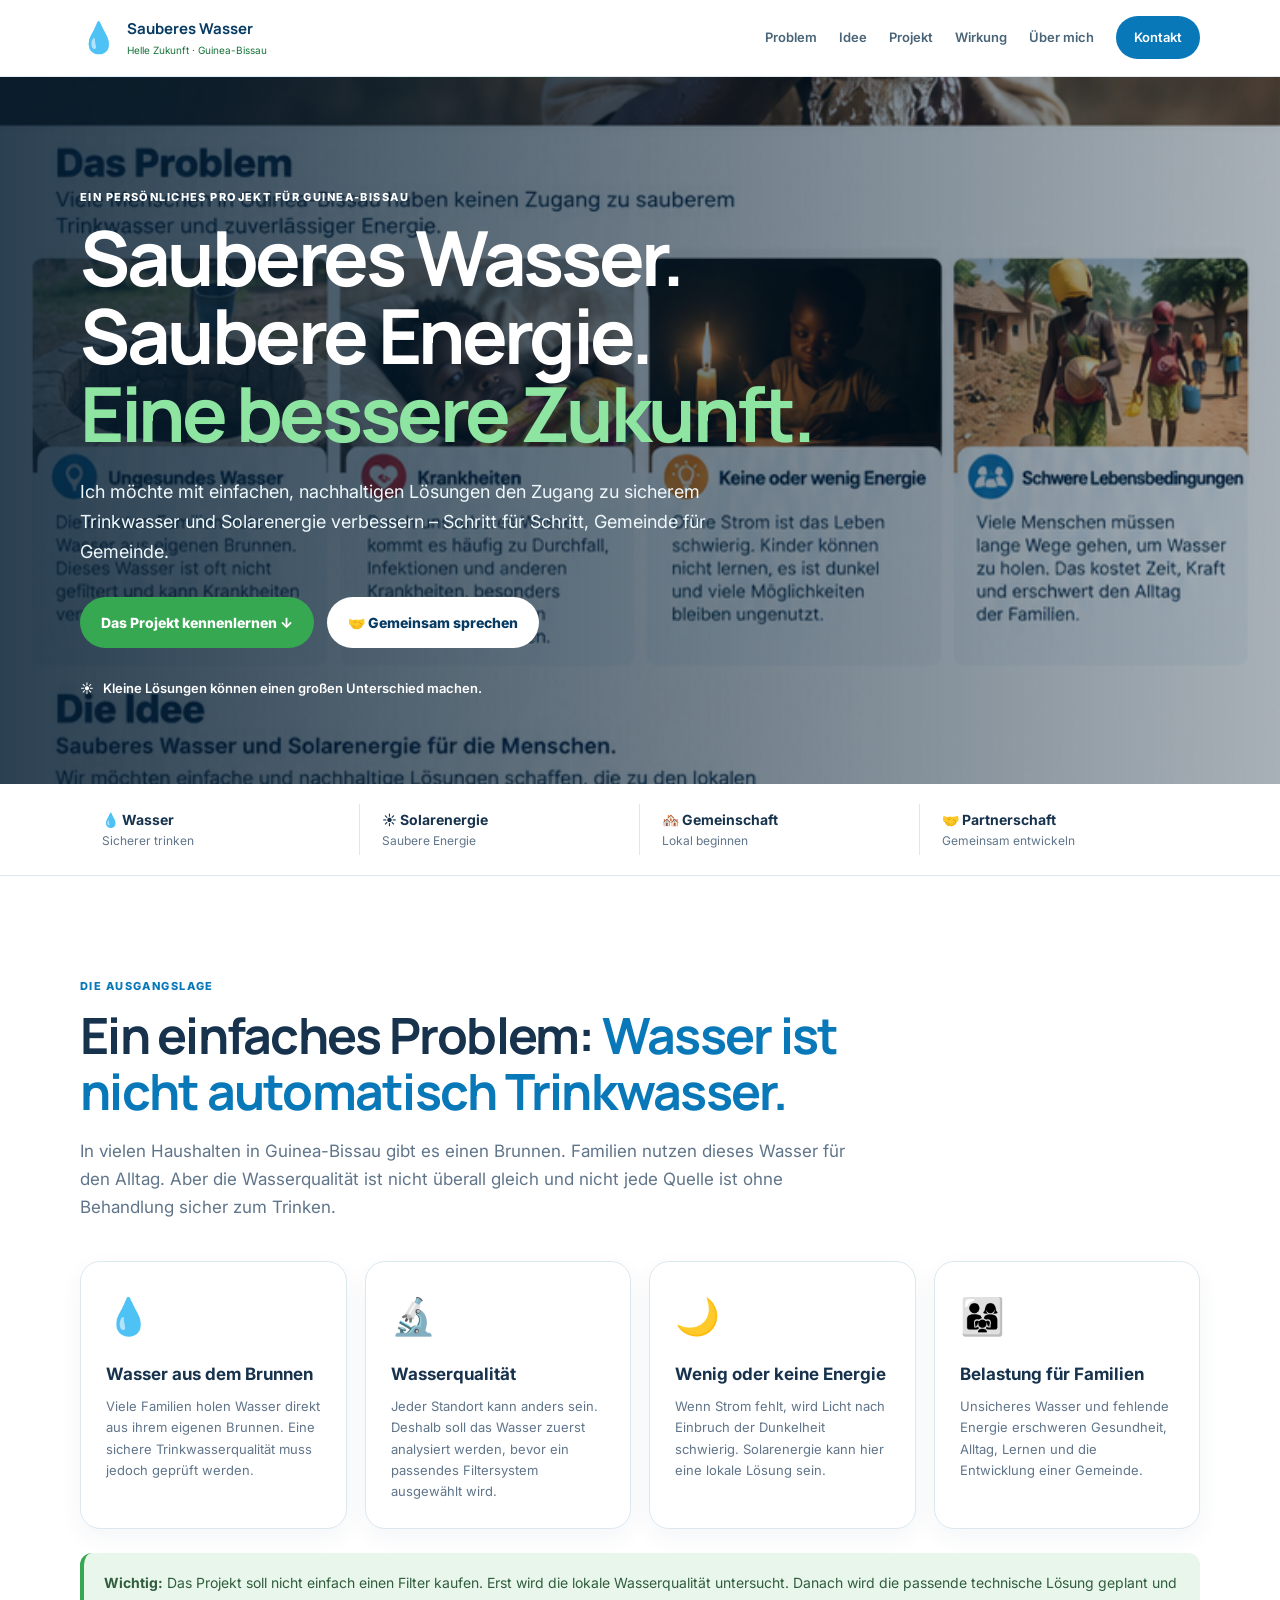
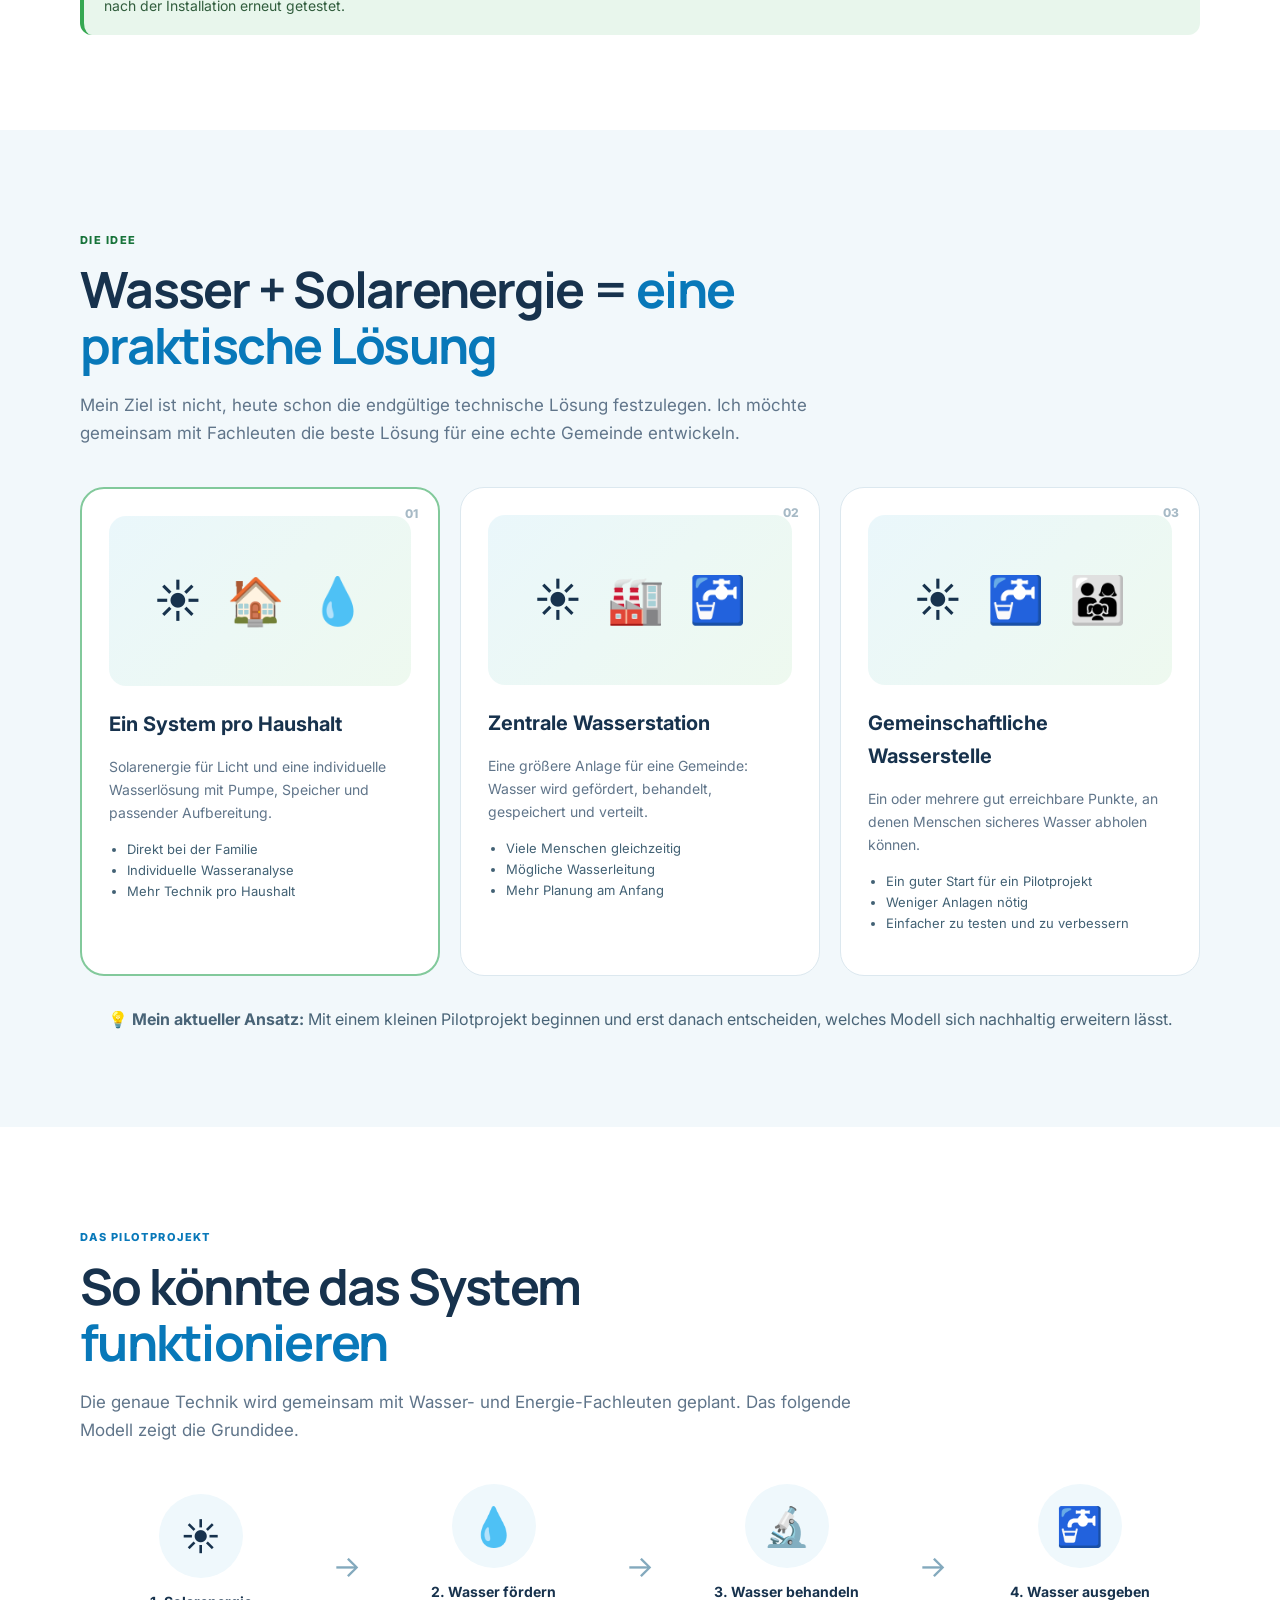
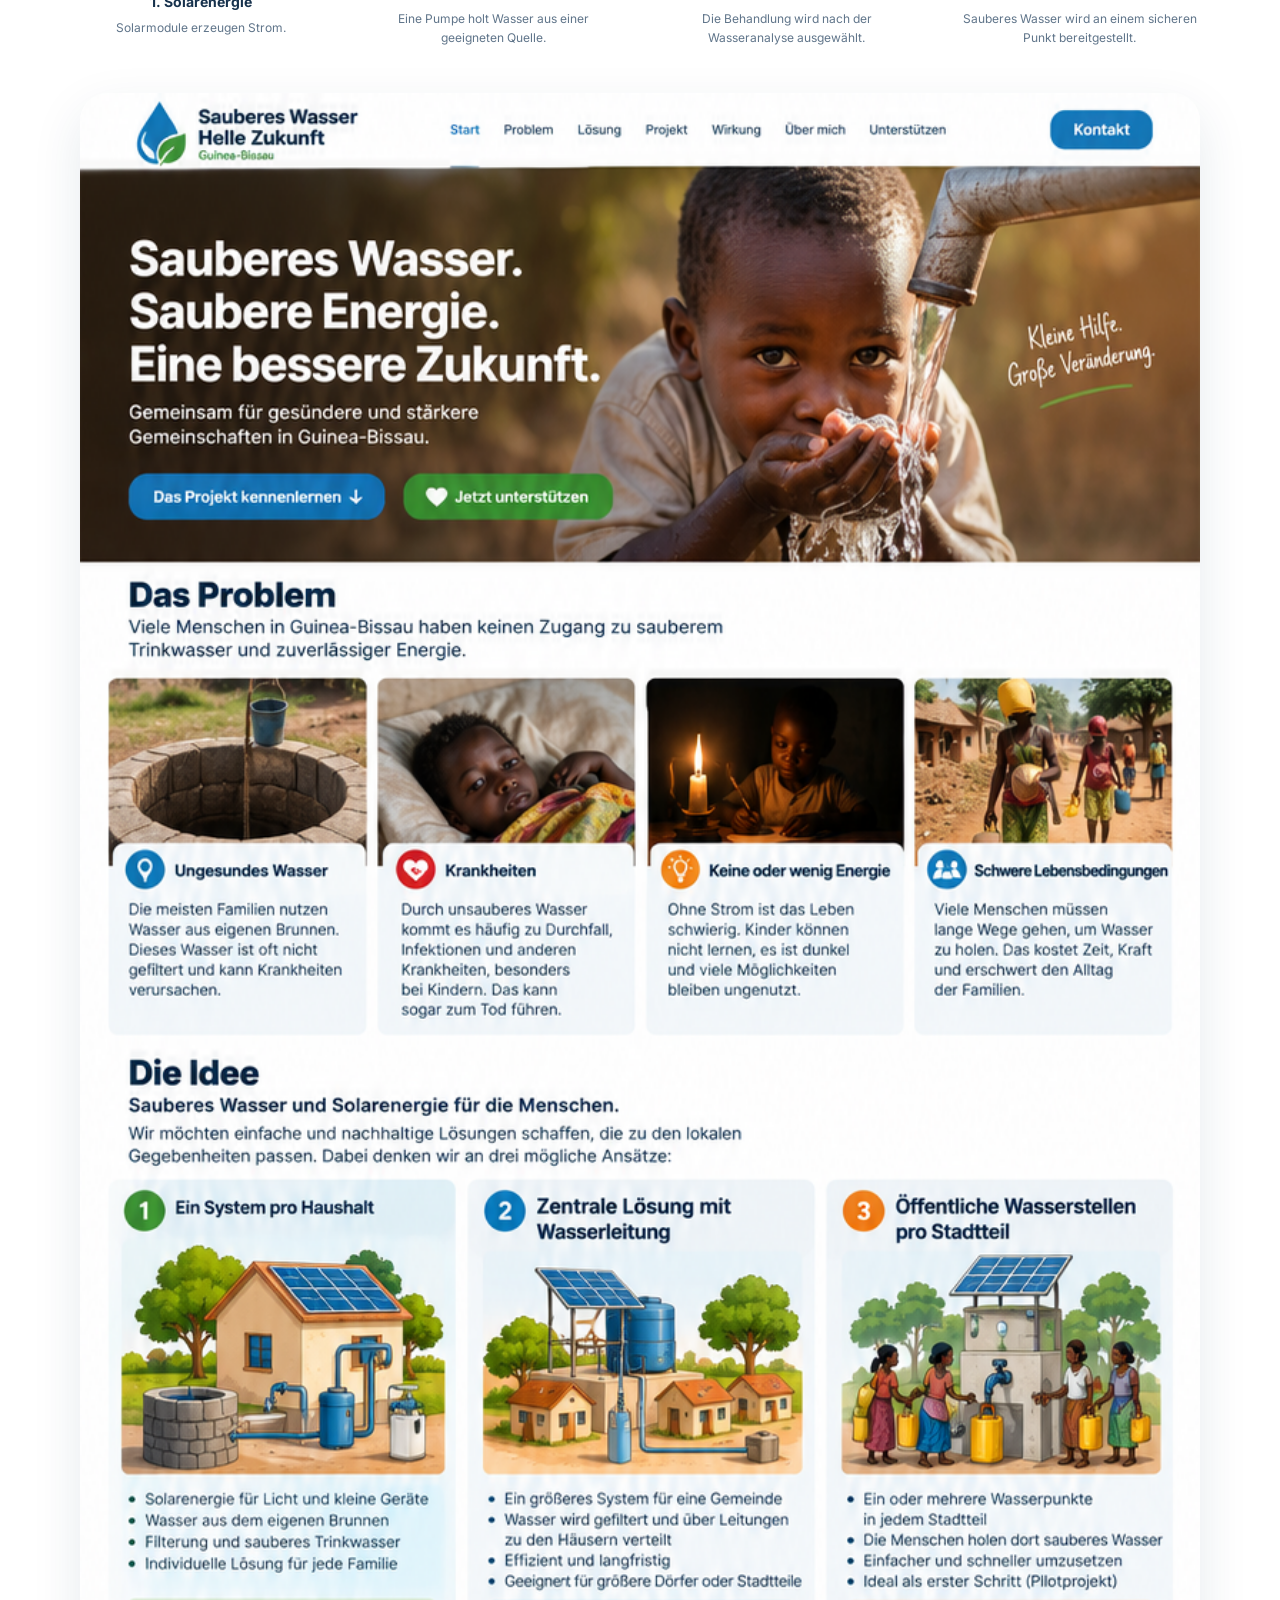
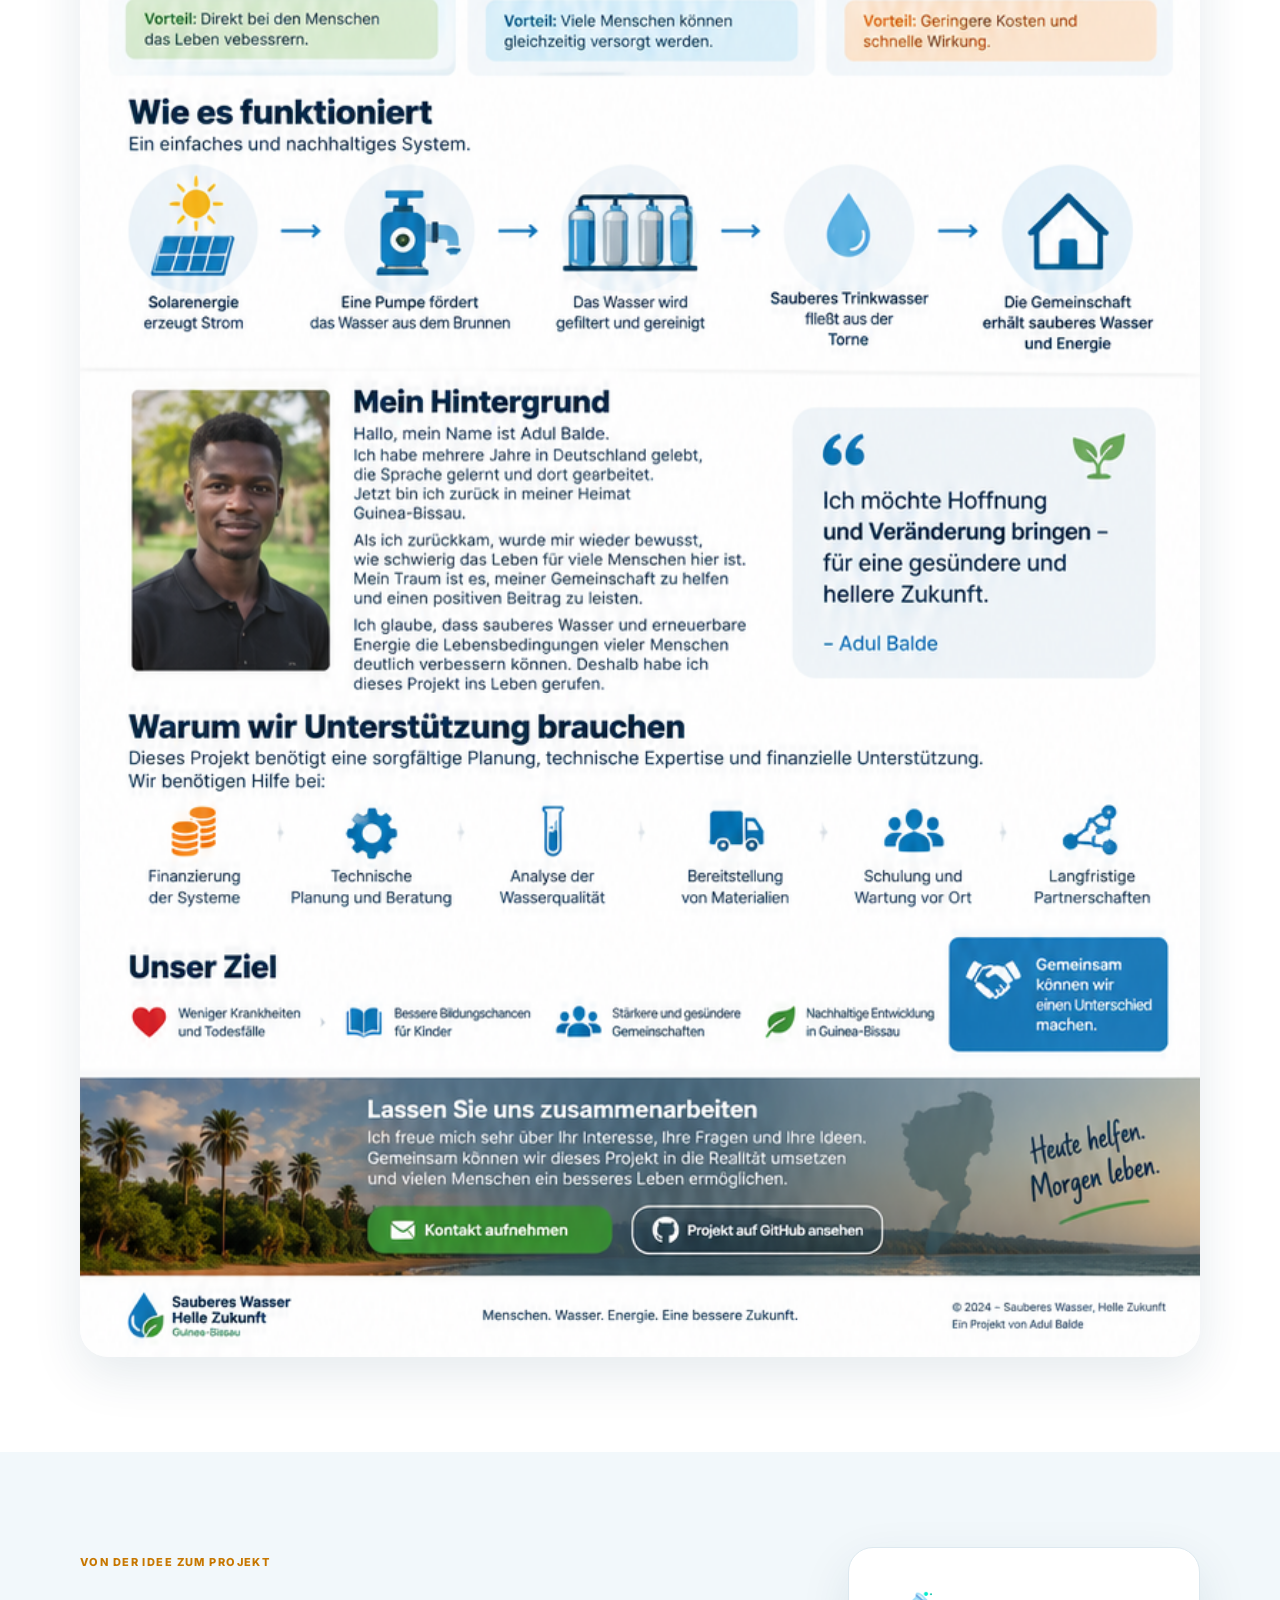
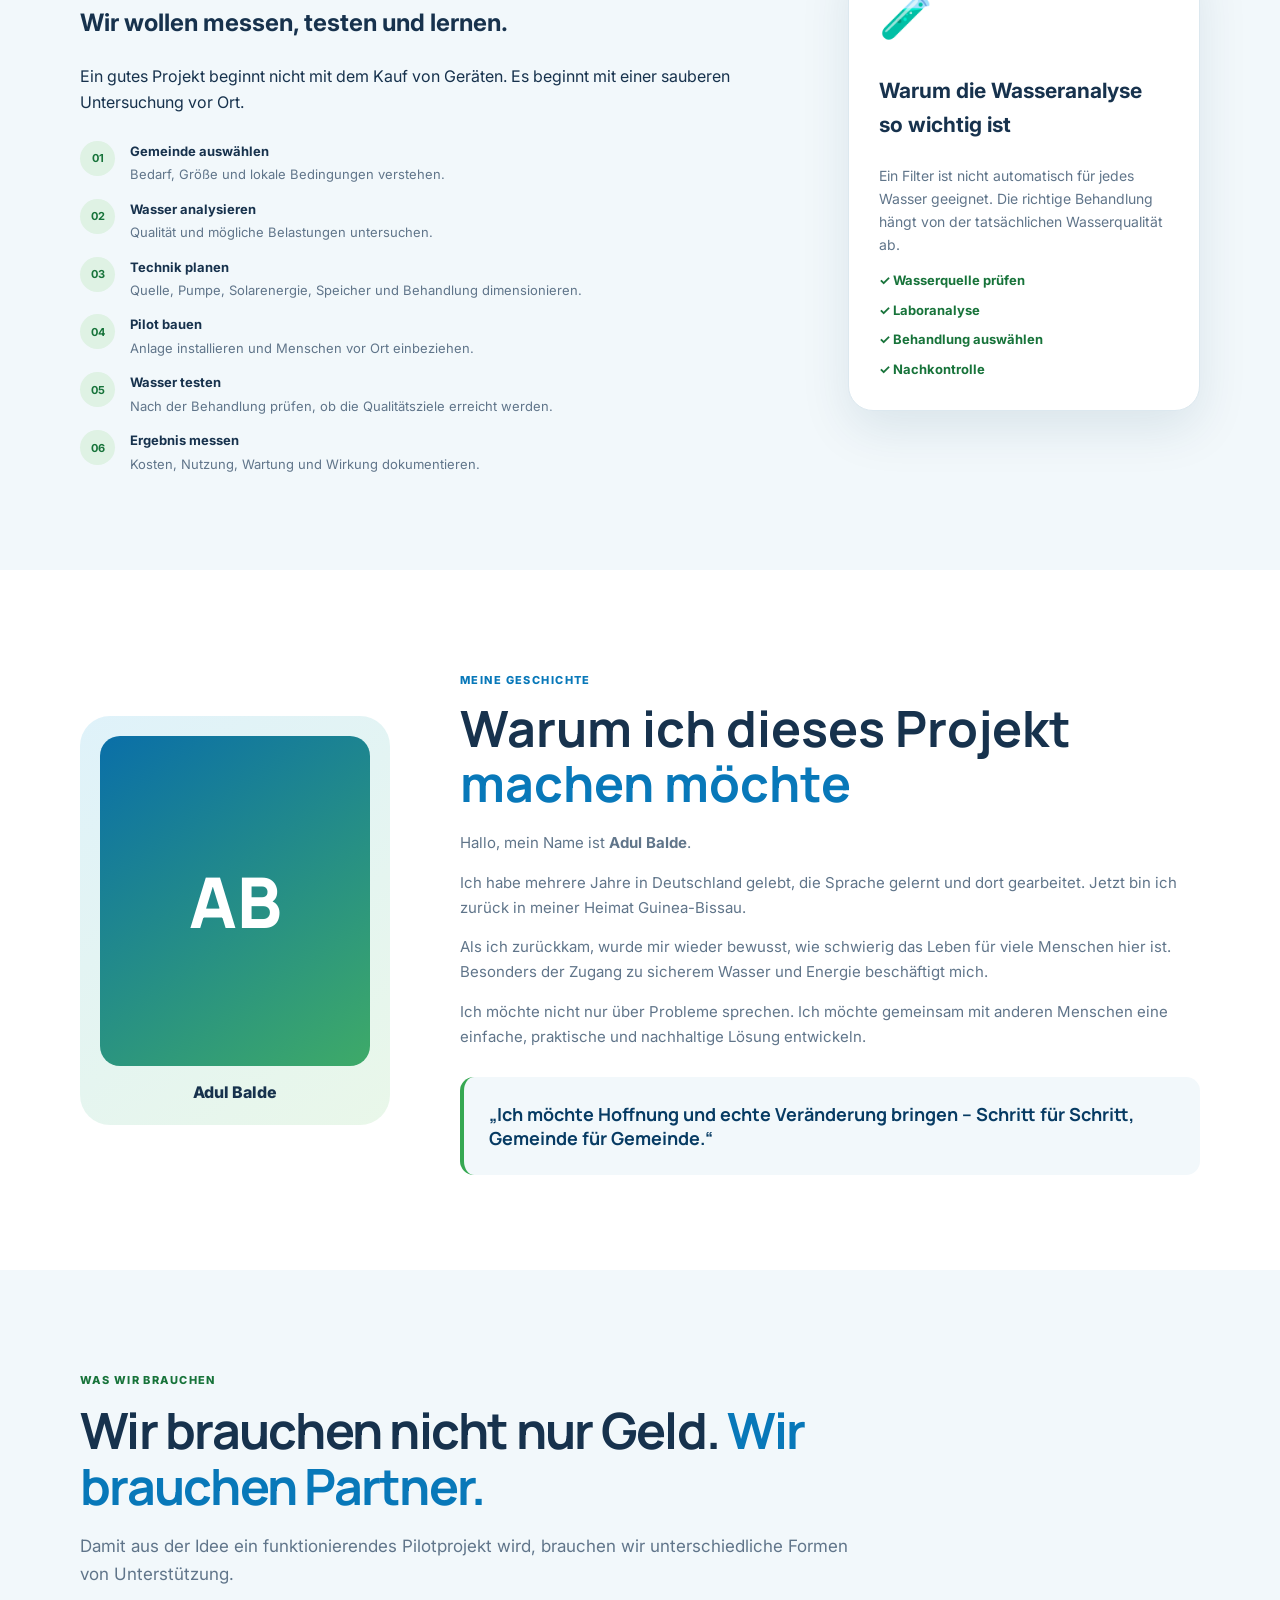
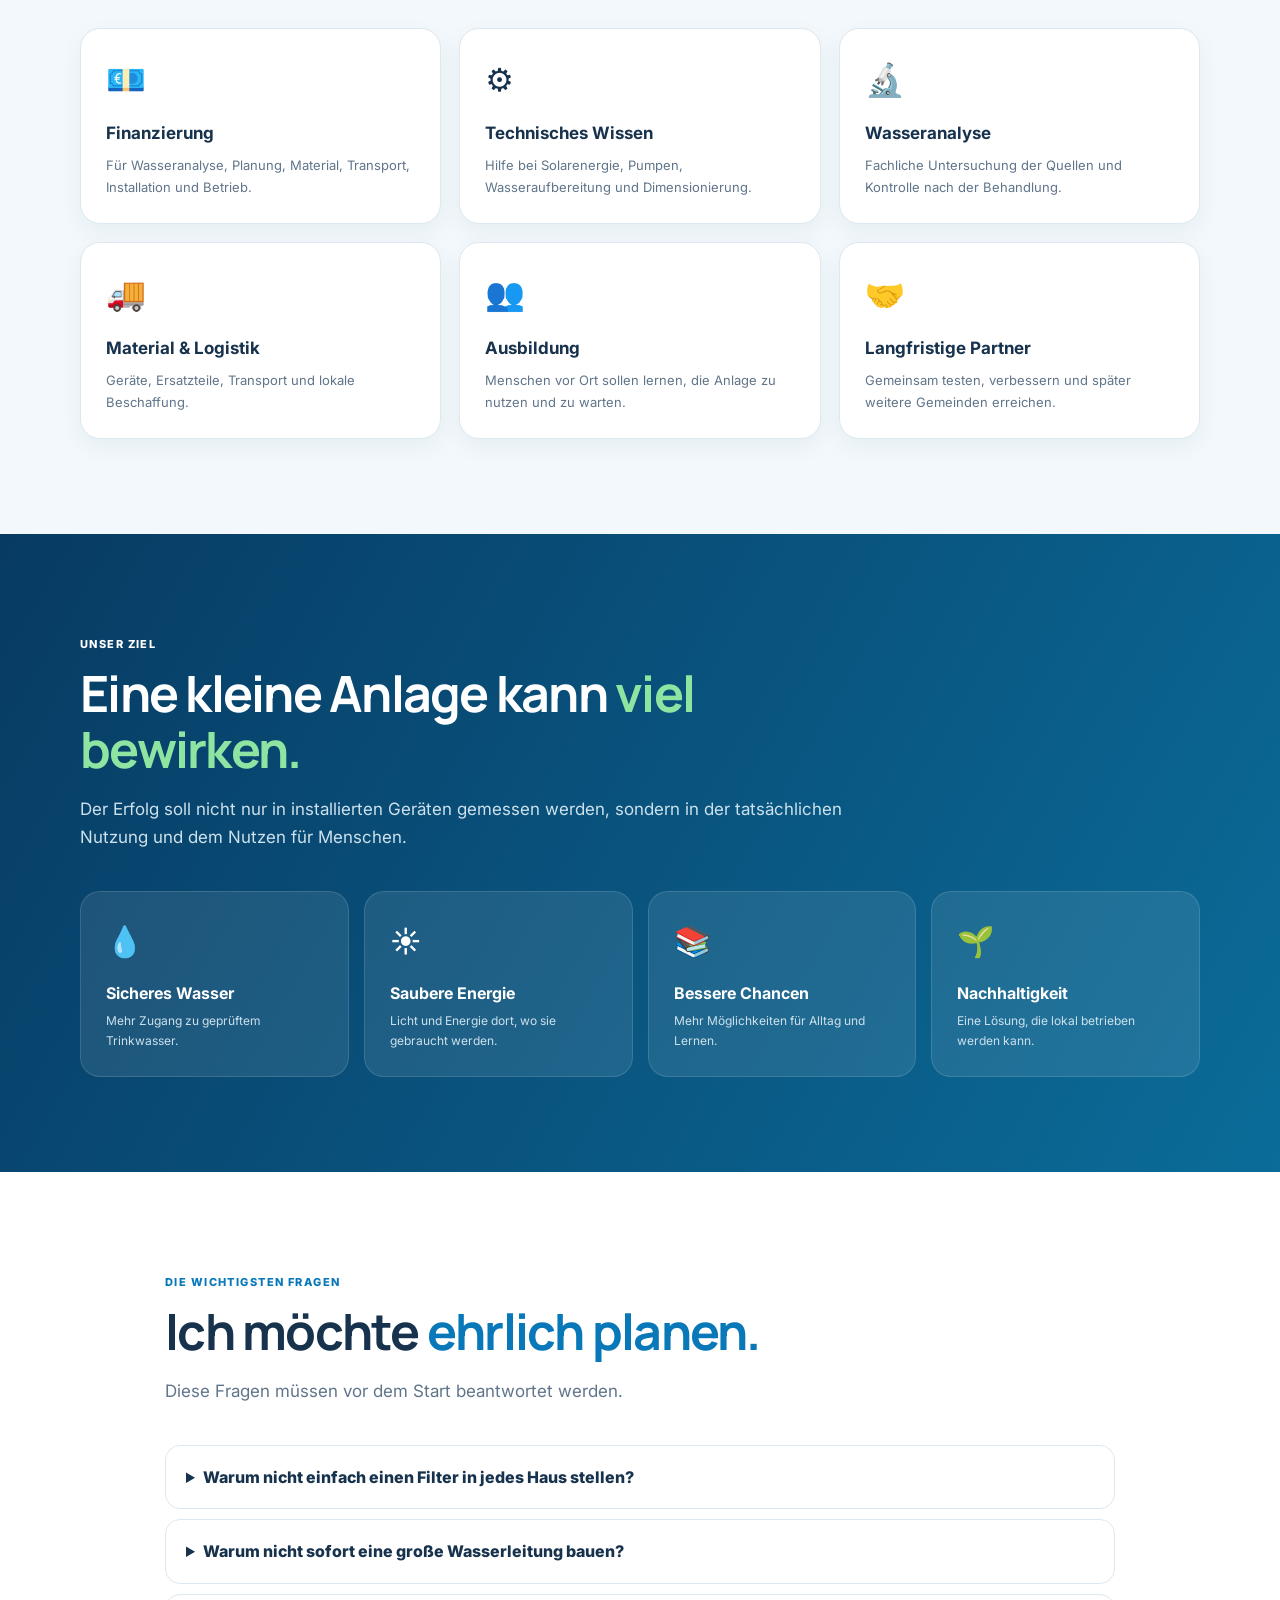
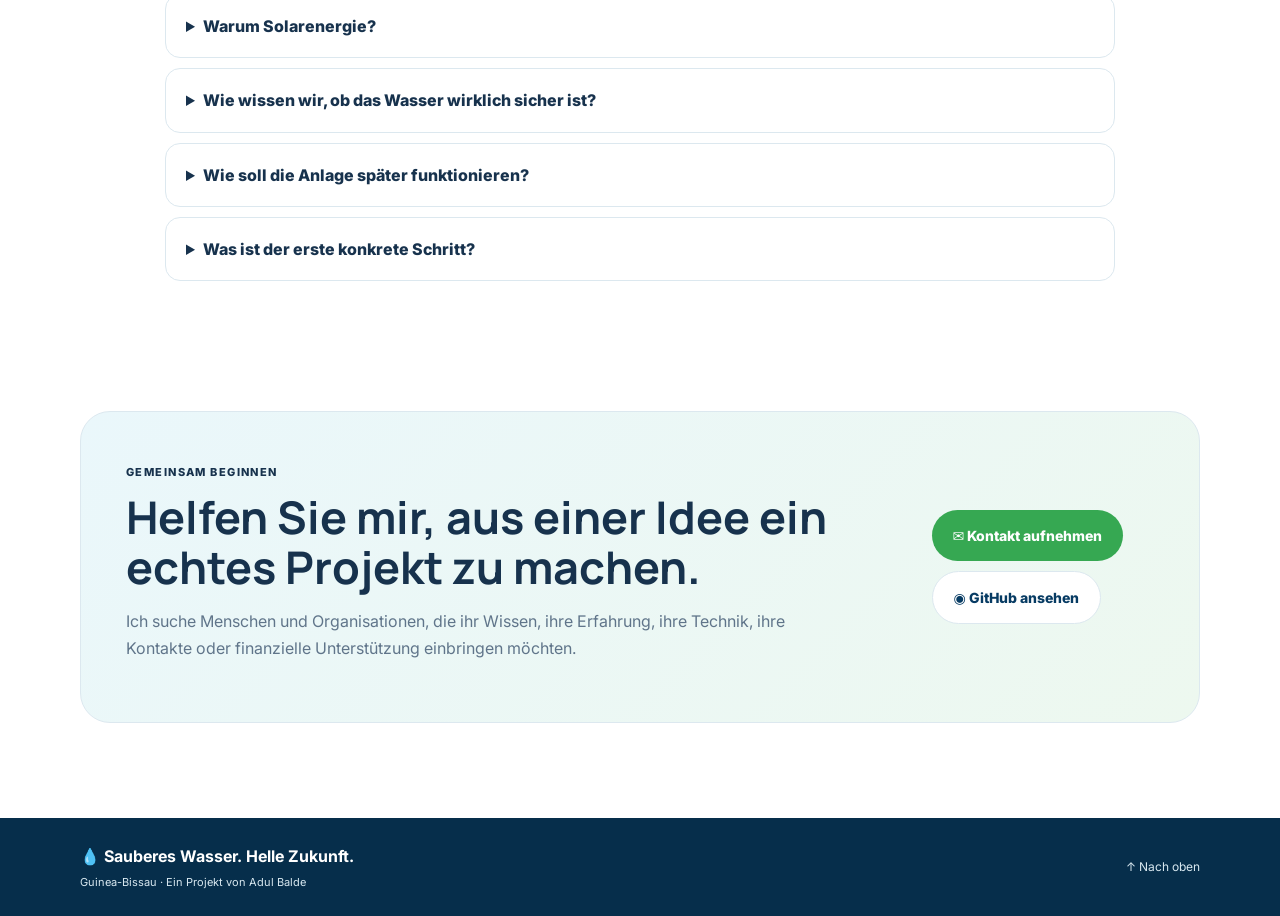
==== index.html @ cf5d7a8d "Eine größere Anlage für eine Gemeinde: Wasser wird gefördert, behandelt, gespeichert und verteilt." ====
<!DOCTYPE html>
<html lang="de">
<head>
  <meta charset="UTF-8">
  <meta name="viewport" content="width=device-width, initial-scale=1.0">
  <meta name="description" content="Sauberes Wasser und Solarenergie für Gemeinschaften in Guinea-Bissau – ein Projekt von Adul Balde.">
  <meta name="theme-color" content="#0d78b8">
  <title>Sauberes Wasser. Helle Zukunft. | Guinea-Bissau</title>
  <link rel="preconnect" href="https://fonts.googleapis.com">
  <link rel="preconnect" href="https://fonts.gstatic.com" crossorigin>
  <link href="https://fonts.googleapis.com/css2?family=Inter:wght@400;500;600;700;800&family=Manrope:wght@600;700;800&display=swap" rel="stylesheet">
  <link rel="stylesheet" href="style.css">
</head>
<body>
  <header class="site-header" id="top">
    <a class="brand" href="#top" aria-label="Startseite">
      <span class="brand-mark">💧</span>
      <span><strong>Sauberes Wasser</strong><small>Helle Zukunft · Guinea-Bissau</small></span>
    </a>
    <button class="menu-toggle" aria-label="Menü öffnen" aria-expanded="false">☰</button>
    <nav class="nav" aria-label="Hauptnavigation">
      <a href="#problem">Problem</a>
      <a href="#idee">Idee</a>
      <a href="#projekt">Projekt</a>
      <a href="#wirkung">Wirkung</a>
      <a href="#ueber-mich">Über mich</a>
      <a class="nav-cta" href="#kontakt">Kontakt</a>
    </nav>
  </header>

  <main>
    <section class="hero">
      <div class="hero-overlay"></div>
      <div class="hero-content container">
        <span class="eyebrow">Ein persönliches Projekt für Guinea-Bissau</span>
        <h1>Sauberes Wasser.<br>Saubere Energie.<br><span>Eine bessere Zukunft.</span></h1>
        <p class="hero-lead">Ich möchte mit einfachen, nachhaltigen Lösungen den Zugang zu sicherem Trinkwasser und Solarenergie verbessern – Schritt für Schritt, Gemeinde für Gemeinde.</p>
        <div class="hero-actions">
          <a class="btn btn-primary" href="#projekt">Das Projekt kennenlernen ↓</a>
          <a class="btn btn-light" href="#kontakt">🤝 Gemeinsam sprechen</a>
        </div>
        <div class="hero-note"><span>☀️</span> Kleine Lösungen können einen großen Unterschied machen.</div>
      </div>
    </section>

    <section class="trust-strip">
      <div class="container trust-grid">
        <div><strong>💧 Wasser</strong><span>Sicherer trinken</span></div>
        <div><strong>☀️ Solarenergie</strong><span>Saubere Energie</span></div>
        <div><strong>🏘️ Gemeinschaft</strong><span>Lokal beginnen</span></div>
        <div><strong>🤝 Partnerschaft</strong><span>Gemeinsam entwickeln</span></div>
      </div>
    </section>

    <section class="section" id="problem">
      <div class="container">
        <div class="section-heading">
          <span class="eyebrow blue">DIE AUSGANGSLAGE</span>
          <h2>Ein einfaches Problem: <span>Wasser ist nicht automatisch Trinkwasser.</span></h2>
          <p>In vielen Haushalten in Guinea-Bissau gibt es einen Brunnen. Familien nutzen dieses Wasser für den Alltag. Aber die Wasserqualität ist nicht überall gleich und nicht jede Quelle ist ohne Behandlung sicher zum Trinken.</p>
        </div>
        <div class="problem-grid">
          <article class="problem-card"><div class="icon">💧</div><h3>Wasser aus dem Brunnen</h3><p>Viele Familien holen Wasser direkt aus ihrem eigenen Brunnen. Eine sichere Trinkwasserqualität muss jedoch geprüft werden.</p></article>
          <article class="problem-card"><div class="icon">🔬</div><h3>Wasserqualität</h3><p>Jeder Standort kann anders sein. Deshalb soll das Wasser zuerst analysiert werden, bevor ein passendes Filtersystem ausgewählt wird.</p></article>
          <article class="problem-card"><div class="icon">🌙</div><h3>Wenig oder keine Energie</h3><p>Wenn Strom fehlt, wird Licht nach Einbruch der Dunkelheit schwierig. Solarenergie kann hier eine lokale Lösung sein.</p></article>
          <article class="problem-card"><div class="icon">👨‍👩‍👧</div><h3>Belastung für Familien</h3><p>Unsicheres Wasser und fehlende Energie erschweren Gesundheit, Alltag, Lernen und die Entwicklung einer Gemeinde.</p></article>
        </div>
        <div class="important-note"><strong>Wichtig:</strong> Das Projekt soll nicht einfach einen Filter kaufen. Erst wird die lokale Wasserqualität untersucht. Danach wird die passende technische Lösung geplant und nach der Installation erneut getestet.</div>
      </div>
    </section>

    <section class="section soft" id="idee">
      <div class="container">
        <div class="section-heading">
          <span class="eyebrow green">DIE IDEE</span>
          <h2>Wasser + Solarenergie = <span>eine praktische Lösung</span></h2>
          <p>Mein Ziel ist nicht, heute schon die endgültige technische Lösung festzulegen. Ich möchte gemeinsam mit Fachleuten die beste Lösung für eine echte Gemeinde entwickeln.</p>
        </div>
        <div class="options-grid">
          <article class="option featured"><span class="number">01</span><div class="option-visual house"><span>☀️</span><span>🏠</span><span>💧</span></div><h3>Ein System pro Haushalt</h3><p>Solarenergie für Licht und eine individuelle Wasserlösung mit Pumpe, Speicher und passender Aufbereitung.</p><ul><li>Direkt bei der Familie</li><li>Individuelle Wasseranalyse</li><li>Mehr Technik pro Haushalt</li></ul></article>
          <article class="option"><span class="number">02</span><div class="option-visual station"><span>☀️</span><span>🏭</span><span>🚰</span></div><h3>Zentrale Wasserstation</h3><p>Eine größere Anlage für eine Gemeinde: Wasser wird gefördert, behandelt, gespeichert und verteilt.</p><ul><li>Viele Menschen gleichzeitig</li><li>Mögliche Wasserleitung</li><li>Mehr Planung am Anfang</li></ul></article>
          <article class="option"><span class="number">03</span><div class="option-visual tap"><span>☀️</span><span>🚰</span><span>👨‍👩‍👧</span></div><h3>Gemeinschaftliche Wasserstelle</h3><p>Ein oder mehrere gut erreichbare Punkte, an denen Menschen sicheres Wasser abholen können.</p><ul><li>Ein guter Start für ein Pilotprojekt</li><li>Weniger Anlagen nötig</li><li>Einfacher zu testen und zu verbessern</li></ul></article>
        </div>
        <p class="center-note">💡 <strong>Mein aktueller Ansatz:</strong> Mit einem kleinen Pilotprojekt beginnen und erst danach entscheiden, welches Modell sich nachhaltig erweitern lässt.</p>
      </div>
    </section>

    <section class="section" id="projekt">
      <div class="container">
        <div class="section-heading">
          <span class="eyebrow blue">DAS PILOTPROJEKT</span>
          <h2>So könnte das System <span>funktionieren</span></h2>
          <p>Die genaue Technik wird gemeinsam mit Wasser- und Energie-Fachleuten geplant. Das folgende Modell zeigt die Grundidee.</p>
        </div>
        <div class="flow">
          <div class="flow-step"><div class="flow-icon">☀️</div><strong>1. Solarenergie</strong><span>Solarmodule erzeugen Strom.</span></div>
          <div class="flow-arrow">→</div>
          <div class="flow-step"><div class="flow-icon">💧</div><strong>2. Wasser fördern</strong><span>Eine Pumpe holt Wasser aus einer geeigneten Quelle.</span></div>
          <div class="flow-arrow">→</div>
          <div class="flow-step"><div class="flow-icon">🔬</div><strong>3. Wasser behandeln</strong><span>Die Behandlung wird nach der Wasseranalyse ausgewählt.</span></div>
          <div class="flow-arrow">→</div>
          <div class="flow-step"><div class="flow-icon">🚰</div><strong>4. Wasser ausgeben</strong><span>Sauberes Wasser wird an einem sicheren Punkt bereitgestellt.</span></div>
        </div>
        <div class="visual-card"><img src="assets/projekt-uebersicht.png" alt="Illustration des Projekts mit Solarenergie, Wasseraufbereitung und Gemeinschaft"></div>
      </div>
    </section>

    <section class="section soft" id="planung">
      <div class="container two-col">
        <div>
          <span class="eyebrow orange">VON DER IDEE ZUM PROJEKT</span>
          <h2>Wir wollen <span>messen, testen und lernen.</span></h2>
          <p>Ein gutes Projekt beginnt nicht mit dem Kauf von Geräten. Es beginnt mit einer sauberen Untersuchung vor Ort.</p>
          <div class="timeline">
            <div><b>01</b><span><strong>Gemeinde auswählen</strong> Bedarf, Größe und lokale Bedingungen verstehen.</span></div>
            <div><b>02</b><span><strong>Wasser analysieren</strong> Qualität und mögliche Belastungen untersuchen.</span></div>
            <div><b>03</b><span><strong>Technik planen</strong> Quelle, Pumpe, Solarenergie, Speicher und Behandlung dimensionieren.</span></div>
            <div><b>04</b><span><strong>Pilot bauen</strong> Anlage installieren und Menschen vor Ort einbeziehen.</span></div>
            <div><b>05</b><span><strong>Wasser testen</strong> Nach der Behandlung prüfen, ob die Qualitätsziele erreicht werden.</span></div>
            <div><b>06</b><span><strong>Ergebnis messen</strong> Kosten, Nutzung, Wartung und Wirkung dokumentieren.</span></div>
          </div>
        </div>
        <aside class="fact-card">
          <div class="fact-icon">🧪</div>
          <h3>Warum die Wasseranalyse so wichtig ist</h3>
          <p>Ein Filter ist nicht automatisch für jedes Wasser geeignet. Die richtige Behandlung hängt von der tatsächlichen Wasserqualität ab.</p>
          <div class="mini-list"><span>✓ Wasserquelle prüfen</span><span>✓ Laboranalyse</span><span>✓ Behandlung auswählen</span><span>✓ Nachkontrolle</span></div>
        </aside>
      </div>
    </section>

    <section class="section" id="ueber-mich">
      <div class="container about-grid">
        <div class="about-photo"><div class="portrait-placeholder">AB</div><span>Adul Balde</span></div>
        <div class="about-copy">
          <span class="eyebrow blue">MEINE GESCHICHTE</span>
          <h2>Warum ich dieses Projekt <span>machen möchte</span></h2>
          <p>Hallo, mein Name ist <strong>Adul Balde</strong>.</p>
          <p>Ich habe mehrere Jahre in Deutschland gelebt, die Sprache gelernt und dort gearbeitet. Jetzt bin ich zurück in meiner Heimat Guinea-Bissau.</p>
          <p>Als ich zurückkam, wurde mir wieder bewusst, wie schwierig das Leben für viele Menschen hier ist. Besonders der Zugang zu sicherem Wasser und Energie beschäftigt mich.</p>
          <p>Ich möchte nicht nur über Probleme sprechen. Ich möchte gemeinsam mit anderen Menschen eine einfache, praktische und nachhaltige Lösung entwickeln.</p>
          <blockquote>„Ich möchte Hoffnung und echte Veränderung bringen – Schritt für Schritt, Gemeinde für Gemeinde.“</blockquote>
        </div>
      </div>
    </section>

    <section class="section soft" id="unterstuetzen">
      <div class="container">
        <div class="section-heading">
          <span class="eyebrow green">WAS WIR BRAUCHEN</span>
          <h2>Wir brauchen nicht nur Geld. <span>Wir brauchen Partner.</span></h2>
          <p>Damit aus der Idee ein funktionierendes Pilotprojekt wird, brauchen wir unterschiedliche Formen von Unterstützung.</p>
        </div>
        <div class="support-grid">
          <article><span>💶</span><h3>Finanzierung</h3><p>Für Wasseranalyse, Planung, Material, Transport, Installation und Betrieb.</p></article>
          <article><span>⚙️</span><h3>Technisches Wissen</h3><p>Hilfe bei Solarenergie, Pumpen, Wasseraufbereitung und Dimensionierung.</p></article>
          <article><span>🔬</span><h3>Wasseranalyse</h3><p>Fachliche Untersuchung der Quellen und Kontrolle nach der Behandlung.</p></article>
          <article><span>🚚</span><h3>Material & Logistik</h3><p>Geräte, Ersatzteile, Transport und lokale Beschaffung.</p></article>
          <article><span>👥</span><h3>Ausbildung</h3><p>Menschen vor Ort sollen lernen, die Anlage zu nutzen und zu warten.</p></article>
          <article><span>🤝</span><h3>Langfristige Partner</h3><p>Gemeinsam testen, verbessern und später weitere Gemeinden erreichen.</p></article>
        </div>
      </div>
    </section>

    <section class="section impact" id="wirkung">
      <div class="container">
        <div class="section-heading light-heading">
          <span class="eyebrow">UNSER ZIEL</span>
          <h2>Eine kleine Anlage kann <span>viel bewirken.</span></h2>
          <p>Der Erfolg soll nicht nur in installierten Geräten gemessen werden, sondern in der tatsächlichen Nutzung und dem Nutzen für Menschen.</p>
        </div>
        <div class="impact-grid">
          <div><b>💧</b><strong>Sicheres Wasser</strong><span>Mehr Zugang zu geprüftem Trinkwasser.</span></div>
          <div><b>☀️</b><strong>Saubere Energie</strong><span>Licht und Energie dort, wo sie gebraucht werden.</span></div>
          <div><b>📚</b><strong>Bessere Chancen</strong><span>Mehr Möglichkeiten für Alltag und Lernen.</span></div>
          <div><b>🌱</b><strong>Nachhaltigkeit</strong><span>Eine Lösung, die lokal betrieben werden kann.</span></div>
        </div>
      </div>
    </section>

    <section class="section" id="fragen">
      <div class="container faq-wrap">
        <div class="section-heading"><span class="eyebrow blue">DIE WICHTIGSTEN FRAGEN</span><h2>Ich möchte <span>ehrlich planen.</span></h2><p>Diese Fragen müssen vor dem Start beantwortet werden.</p></div>
        <div class="faq">
          <details><summary>Warum nicht einfach einen Filter in jedes Haus stellen?</summary><p>Weil die Wasserqualität von Brunnen zu Brunnen unterschiedlich sein kann. Ein individuelles System kann deshalb mehr Analyse, Technik, Wartung und Kosten benötigen.</p></details>
          <details><summary>Warum nicht sofort eine große Wasserleitung bauen?</summary><p>Eine zentrale Leitung kann sinnvoll sein, aber sie braucht genaue Planung, Finanzierung, Bauarbeiten und langfristige Wartung. Für den Anfang soll geprüft werden, welche Lösung für eine konkrete Gemeinde realistisch ist.</p></details>
          <details><summary>Warum Solarenergie?</summary><p>Solarenergie kann dort interessant sein, wo der Zugang zum öffentlichen Stromnetz begrenzt oder unzuverlässig ist. Die genaue Anlage muss vor Ort dimensioniert werden.</p></details>
          <details><summary>Wie wissen wir, ob das Wasser wirklich sicher ist?</summary><p>Durch Wasseranalysen vor und nach der Behandlung. Die Qualitätsziele und Prüfungen sollen mit geeigneten Fachleuten festgelegt werden.</p></details>
          <details><summary>Wie soll die Anlage später funktionieren?</summary><p>Die Gemeinde soll von Anfang an beteiligt werden. Lokale Personen können geschult werden, damit Betrieb, Reinigung und einfache Wartung langfristig möglich sind.</p></details>
          <details><summary>Was ist der erste konkrete Schritt?</summary><p>Eine Pilotgemeinde auswählen, Wasser und Bedarf untersuchen, technische Varianten vergleichen und daraus einen realistischen Projektplan mit Kosten erstellen.</p></details>
        </div>
      </div>
    </section>

    <section class="section cta-section" id="kontakt">
      <div class="container cta-card">
        <div><span class="eyebrow">GEMEINSAM BEGINNEN</span><h2>Helfen Sie mir, aus einer Idee ein echtes Projekt zu machen.</h2><p>Ich suche Menschen und Organisationen, die ihr Wissen, ihre Erfahrung, ihre Technik, ihre Kontakte oder finanzielle Unterstützung einbringen möchten.</p></div>
        <div class="cta-actions">
          <!-- ERSETZE DIE E-MAIL-ADRESSE DURCH DEINE EIGENE -->
          <a class="btn btn-primary" href="mailto:DEINE-EMAIL@BEISPIEL.DE?subject=Projekt%20Guinea-Bissau">✉ Kontakt aufnehmen</a>
          <!-- ERSETZE DEN LINK DURCH DEIN GITHUB-REPOSITORY -->
          <a class="btn btn-outline" href="https://github.com/AdulBalde-dev" target="_blank" rel="noopener">◉ GitHub ansehen</a>
        </div>
      </div>
    </section>
  </main>

  <footer class="footer">
    <div class="container footer-inner">
      <div><strong>💧 Sauberes Wasser. Helle Zukunft.</strong><span>Guinea-Bissau · Ein Projekt von Adul Balde</span></div>
      <a href="#top">↑ Nach oben</a>
    </div>
  </footer>
  <script src="script.js"></script>
</body>
</html>
---- style.css ----
:root{--blue:#0878b9;--blue-dark:#073b63;--green:#36a852;--green-dark:#17733a;--orange:#f59e0b;--ink:#17324d;--muted:#60758a;--bg:#fff;--soft:#f2f8fb;--line:#dce8ef;--shadow:0 18px 50px rgba(12,55,84,.10);--radius:24px}*{box-sizing:border-box}html{scroll-behavior:smooth}body{margin:0;font-family:Inter,system-ui,sans-serif;color:var(--ink);line-height:1.65;background:var(--bg)}a{text-decoration:none;color:inherit}.container{width:min(1120px,calc(100% - 40px));margin:auto}.site-header{position:sticky;top:0;z-index:100;background:rgba(255,255,255,.95);backdrop-filter:blur(14px);border-bottom:1px solid rgba(220,232,239,.8);display:flex;align-items:center;justify-content:space-between;padding:13px max(20px,calc((100vw - 1120px)/2));gap:20px}.brand{display:flex;align-items:center;gap:10px}.brand-mark{font-size:30px}.brand strong,.brand small{display:block}.brand strong{font-family:Manrope,sans-serif;color:var(--blue-dark);font-size:15px}.brand small{font-size:10px;color:var(--green-dark)}.nav{display:flex;align-items:center;gap:22px;font-size:13px;font-weight:600;color:#496477}.nav a:hover{color:var(--blue)}.nav-cta{background:var(--blue);color:#fff!important;padding:11px 18px;border-radius:99px}.menu-toggle{display:none;border:0;background:none;font-size:25px}.hero{min-height:680px;display:flex;align-items:center;position:relative;color:#fff;background:linear-gradient(90deg,rgba(3,28,48,.84),rgba(3,28,48,.34)),url('assets/projekt-uebersicht.png') center 19%/cover no-repeat}.hero-content{padding:105px 0 85px}.eyebrow{display:inline-block;text-transform:uppercase;letter-spacing:.13em;font-size:11px;font-weight:800;color:inherit;margin-bottom:12px}.eyebrow.blue{color:var(--blue)}.eyebrow.green{color:var(--green-dark)}.eyebrow.orange{color:#c77700}.hero h1{font-family:Manrope,sans-serif;font-size:clamp(42px,6vw,76px);line-height:1.03;letter-spacing:-.045em;max-width:800px;margin:0 0 25px}.hero h1 span{color:#8ee5a2}.hero-lead{font-size:18px;max-width:680px;color:#eef8fc}.hero-actions{display:flex;gap:13px;flex-wrap:wrap;margin:30px 0}.btn{display:inline-flex;align-items:center;justify-content:center;padding:14px 21px;border-radius:999px;font-weight:800;font-size:14px;transition:.2s transform,.2s box-shadow}.btn:hover{transform:translateY(-2px);box-shadow:0 10px 25px rgba(0,0,0,.13)}.btn-primary{background:var(--green);color:#fff}.btn-light{background:#fff;color:var(--blue-dark)}.btn-outline{border:1px solid var(--line);color:var(--blue-dark);background:#fff}.hero-note{display:flex;gap:9px;align-items:center;font-size:13px;font-weight:600}.trust-strip{background:#fff;border-bottom:1px solid var(--line)}.trust-grid{display:grid;grid-template-columns:repeat(4,1fr);padding:20px 0}.trust-grid div{padding:4px 22px;border-right:1px solid var(--line)}.trust-grid div:last-child{border:0}.trust-grid strong,.trust-grid span{display:block}.trust-grid strong{font-size:14px}.trust-grid span{font-size:12px;color:var(--muted)}.section{padding:95px 0}.section.soft{background:var(--soft)}.section-heading{max-width:790px;margin-bottom:40px}.section-heading h2{font-family:Manrope,sans-serif;font-size:clamp(31px,4vw,50px);line-height:1.12;letter-spacing:-.035em;margin:0 0 18px}.section-heading h2 span{color:var(--blue)}.section-heading p{font-size:17px;color:var(--muted);margin:0}.problem-grid,.support-grid{display:grid;grid-template-columns:repeat(4,1fr);gap:18px}.problem-card,.support-grid article{background:#fff;border:1px solid var(--line);border-radius:20px;padding:25px;box-shadow:0 8px 25px rgba(15,60,90,.05)}.problem-card .icon{font-size:36px}.problem-card h3,.support-grid h3{font-size:17px;margin:13px 0 8px}.problem-card p,.support-grid p{font-size:13px;color:var(--muted);margin:0}.important-note{margin-top:24px;background:#e8f6ec;border-left:4px solid var(--green);padding:18px 20px;border-radius:12px;color:#315d3d;font-size:14px}.options-grid{display:grid;grid-template-columns:repeat(3,1fr);gap:20px}.option{background:#fff;border:1px solid var(--line);border-radius:24px;padding:27px;position:relative;overflow:hidden}.option.featured{border:2px solid #82c99b}.number{position:absolute;right:20px;top:15px;font-size:12px;font-weight:800;color:#a7bac6}.option-visual{height:170px;border-radius:17px;background:linear-gradient(135deg,#eaf7fb,#eef9ef);display:flex;align-items:center;justify-content:center;gap:25px;font-size:46px;margin-bottom:22px}.option h3{font-size:20px;margin:0 0 9px}.option p{font-size:14px;color:var(--muted)}.option ul{padding-left:18px;color:#426174;font-size:13px}.center-note{text-align:center;margin:30px auto 0;color:#496477}.flow{display:flex;align-items:center;justify-content:space-between;gap:12px;margin:20px 0 45px}.flow-step{width:22%;text-align:center}.flow-icon{width:84px;height:84px;margin:0 auto 12px;background:#eff8fc;border-radius:50%;display:grid;place-items:center;font-size:38px}.flow-step strong,.flow-step span{display:block}.flow-step strong{font-size:14px}.flow-step span{font-size:12px;color:var(--muted);margin-top:5px}.flow-arrow{font-size:30px;color:#83a9bd}.visual-card{border-radius:28px;overflow:hidden;box-shadow:var(--shadow);background:#fff}.visual-card img{width:100%;display:block}.two-col{display:grid;grid-template-columns:1.4fr .7fr;gap:65px;align-items:start}.timeline{display:grid;gap:13px;margin-top:25px}.timeline div{display:flex;gap:15px;align-items:flex-start}.timeline b{flex:0 0 35px;height:35px;border-radius:50%;display:grid;place-items:center;background:#dff2e4;color:var(--green-dark);font-size:11px}.timeline span{font-size:13px;color:var(--muted)}.timeline strong{display:block;color:var(--ink);margin-bottom:2px}.fact-card{background:#fff;border:1px solid var(--line);border-radius:25px;padding:30px;box-shadow:var(--shadow)}.fact-icon{font-size:45px}.fact-card h3{font-size:21px}.fact-card p{color:var(--muted);font-size:14px}.mini-list{display:grid;gap:8px;font-size:13px;font-weight:700;color:var(--green-dark)}.about-grid{display:grid;grid-template-columns:310px 1fr;gap:70px;align-items:center}.about-photo{background:linear-gradient(145deg,#dff2fa,#e9f7e9);border-radius:30px;padding:20px;text-align:center}.portrait-placeholder{height:330px;border-radius:20px;background:linear-gradient(145deg,#0a6fa8,#3eaa68);display:grid;place-items:center;color:#fff;font:800 70px Manrope,sans-serif}.about-photo>span{display:block;font-weight:800;margin-top:13px}.about-copy h2{font-family:Manrope;font-size:clamp(31px,4vw,50px);line-height:1.1;margin:0 0 20px}.about-copy h2 span{color:var(--blue)}.about-copy p{color:var(--muted);font-size:15px}.about-copy blockquote{margin:28px 0 0;padding:25px;background:var(--soft);border-left:4px solid var(--green);border-radius:14px;font:700 18px Manrope;color:var(--blue-dark)}.support-grid{grid-template-columns:repeat(3,1fr)}.support-grid article span{font-size:32px}.impact{background:linear-gradient(120deg,#073b63,#0b6c99);color:#fff}.light-heading p{color:#cde1ec}.light-heading h2 span{color:#8ee5a2}.impact-grid{display:grid;grid-template-columns:repeat(4,1fr);gap:15px}.impact-grid div{background:rgba(255,255,255,.09);border:1px solid rgba(255,255,255,.13);border-radius:20px;padding:25px}.impact-grid b{font-size:30px;display:block}.impact-grid strong,.impact-grid span{display:block}.impact-grid strong{margin:13px 0 5px}.impact-grid span{font-size:12px;color:#cde1ec}.faq-wrap{max-width:950px}.faq{display:grid;gap:10px}.faq details{border:1px solid var(--line);border-radius:15px;padding:18px 20px;background:#fff}.faq summary{cursor:pointer;font-weight:800}.faq p{color:var(--muted);font-size:14px;margin:14px 0 0}.cta-section{padding-top:35px}.cta-card{background:linear-gradient(135deg,#eaf7fb,#edf8ef);border:1px solid var(--line);border-radius:30px;padding:45px;display:flex;justify-content:space-between;align-items:center;gap:35px}.cta-card h2{font-family:Manrope;font-size:clamp(29px,4vw,45px);line-height:1.1;margin:0 0 15px}.cta-card p{color:var(--muted);max-width:700px}.cta-actions{display:flex;gap:10px;flex-wrap:wrap}.footer{background:#062e4b;color:#d8e8f0;padding:25px 0}.footer-inner{display:flex;justify-content:space-between;align-items:center;gap:20px}.footer strong,.footer span{display:block}.footer strong{color:#fff}.footer span{font-size:11px;margin-top:3px}.footer a{font-size:12px}.hero-overlay{position:absolute;inset:0;pointer-events:none}
@media(max-width:900px){.nav{gap:12px}.problem-grid{grid-template-columns:repeat(2,1fr)}.options-grid{grid-template-columns:1fr}.two-col{grid-template-columns:1fr}.about-grid{grid-template-columns:1fr}.about-photo{max-width:360px}.support-grid{grid-template-columns:repeat(2,1fr)}.impact-grid{grid-template-columns:repeat(2,1fr)}.cta-card{display:block}.cta-actions{margin-top:25px}.flow{flex-wrap:wrap}.flow-step{width:45%}.flow-arrow{display:none}}
@media(max-width:680px){.container{width:min(100% - 28px,1120px)}.site-header{padding:12px 14px}.menu-toggle{display:block}.nav{display:none;position:absolute;left:0;right:0;top:67px;background:#fff;padding:18px;box-shadow:0 15px 30px rgba(0,0,0,.1);flex-direction:column;align-items:stretch}.nav.open{display:flex}.nav a{padding:9px}.hero{min-height:650px;background-position:center}.hero-content{padding:80px 0}.hero h1{font-size:45px}.hero-lead{font-size:15px}.trust-grid{grid-template-columns:repeat(2,1fr)}.trust-grid div{border-bottom:1px solid var(--line);padding:12px}.problem-grid,.support-grid,.impact-grid{grid-template-columns:1fr}.section{padding:70px 0}.section-heading h2{font-size:34px}.flow-step{width:100%}.flow{display:grid;gap:24px}.visual-card{border-radius:17px}.about-grid{gap:30px}.cta-card{padding:30px 23px}.footer-inner{display:block}.footer a{display:inline-block;margin-top:15px}}
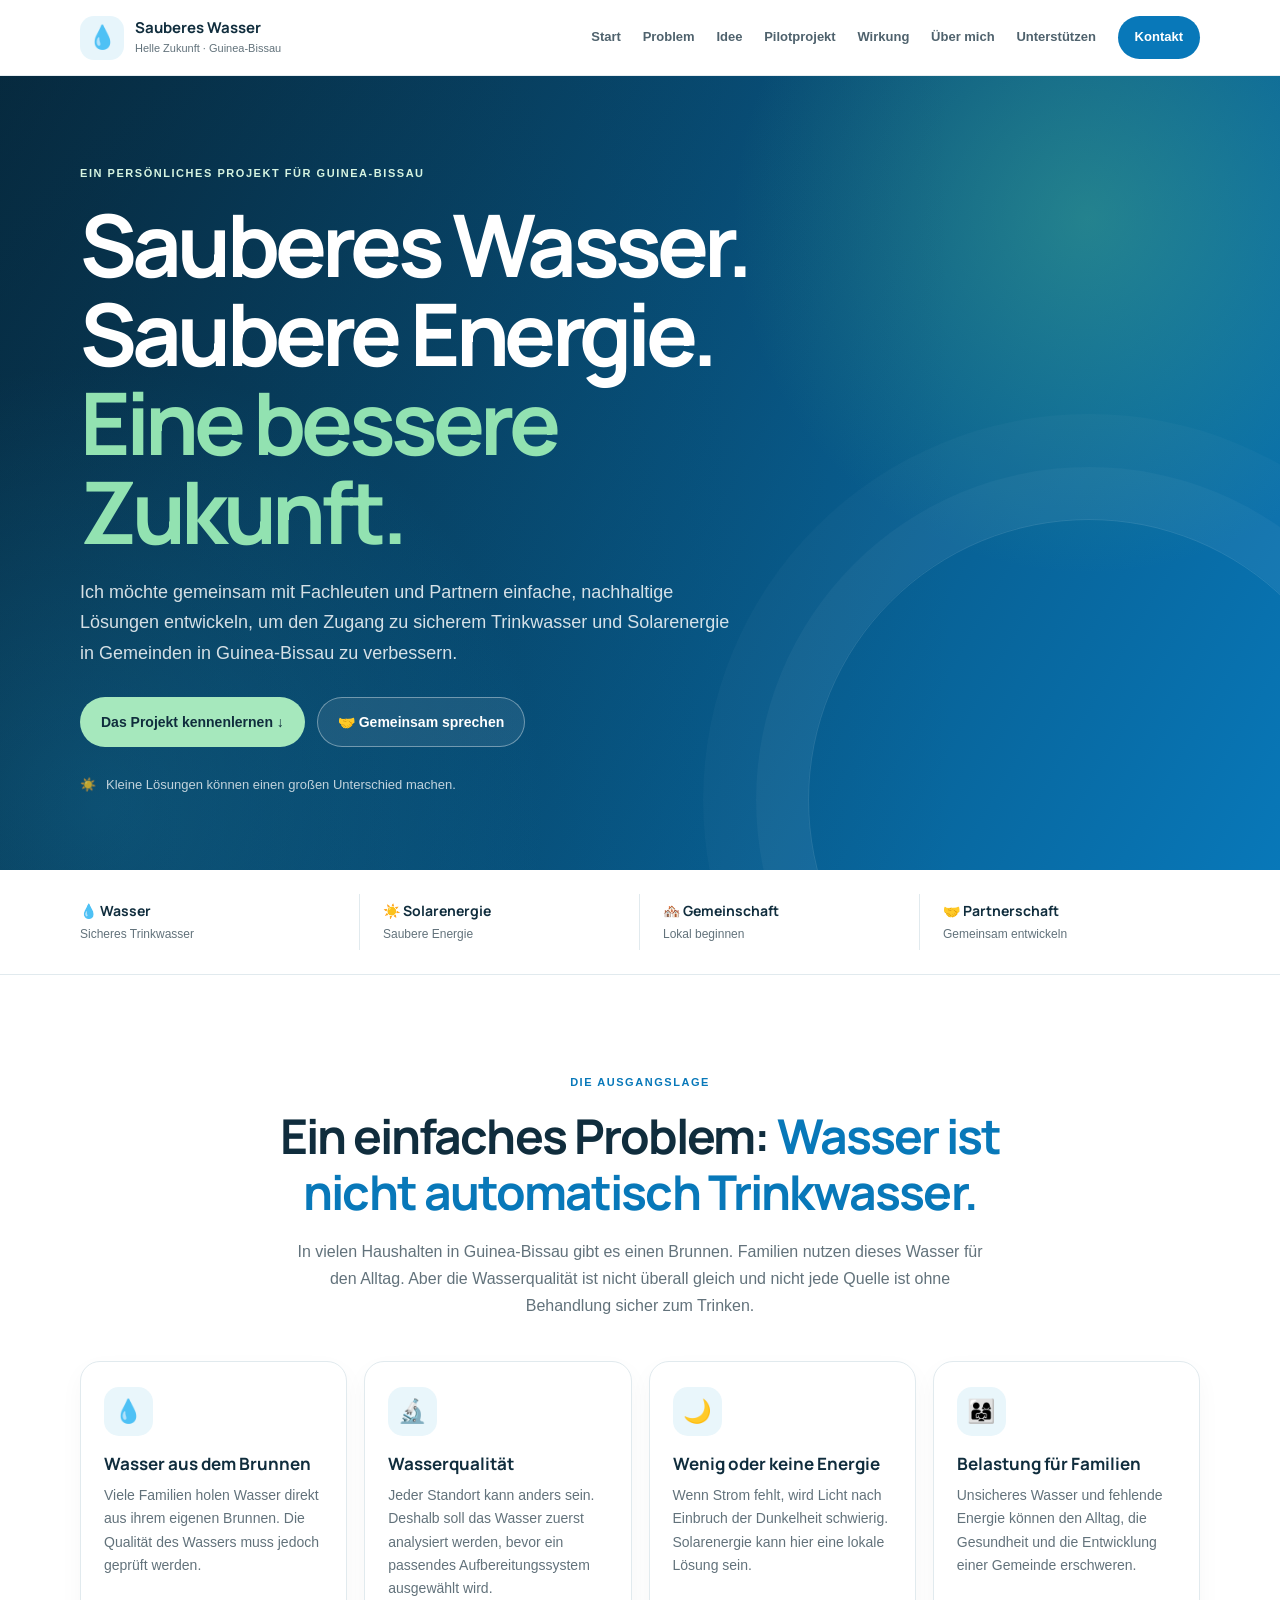
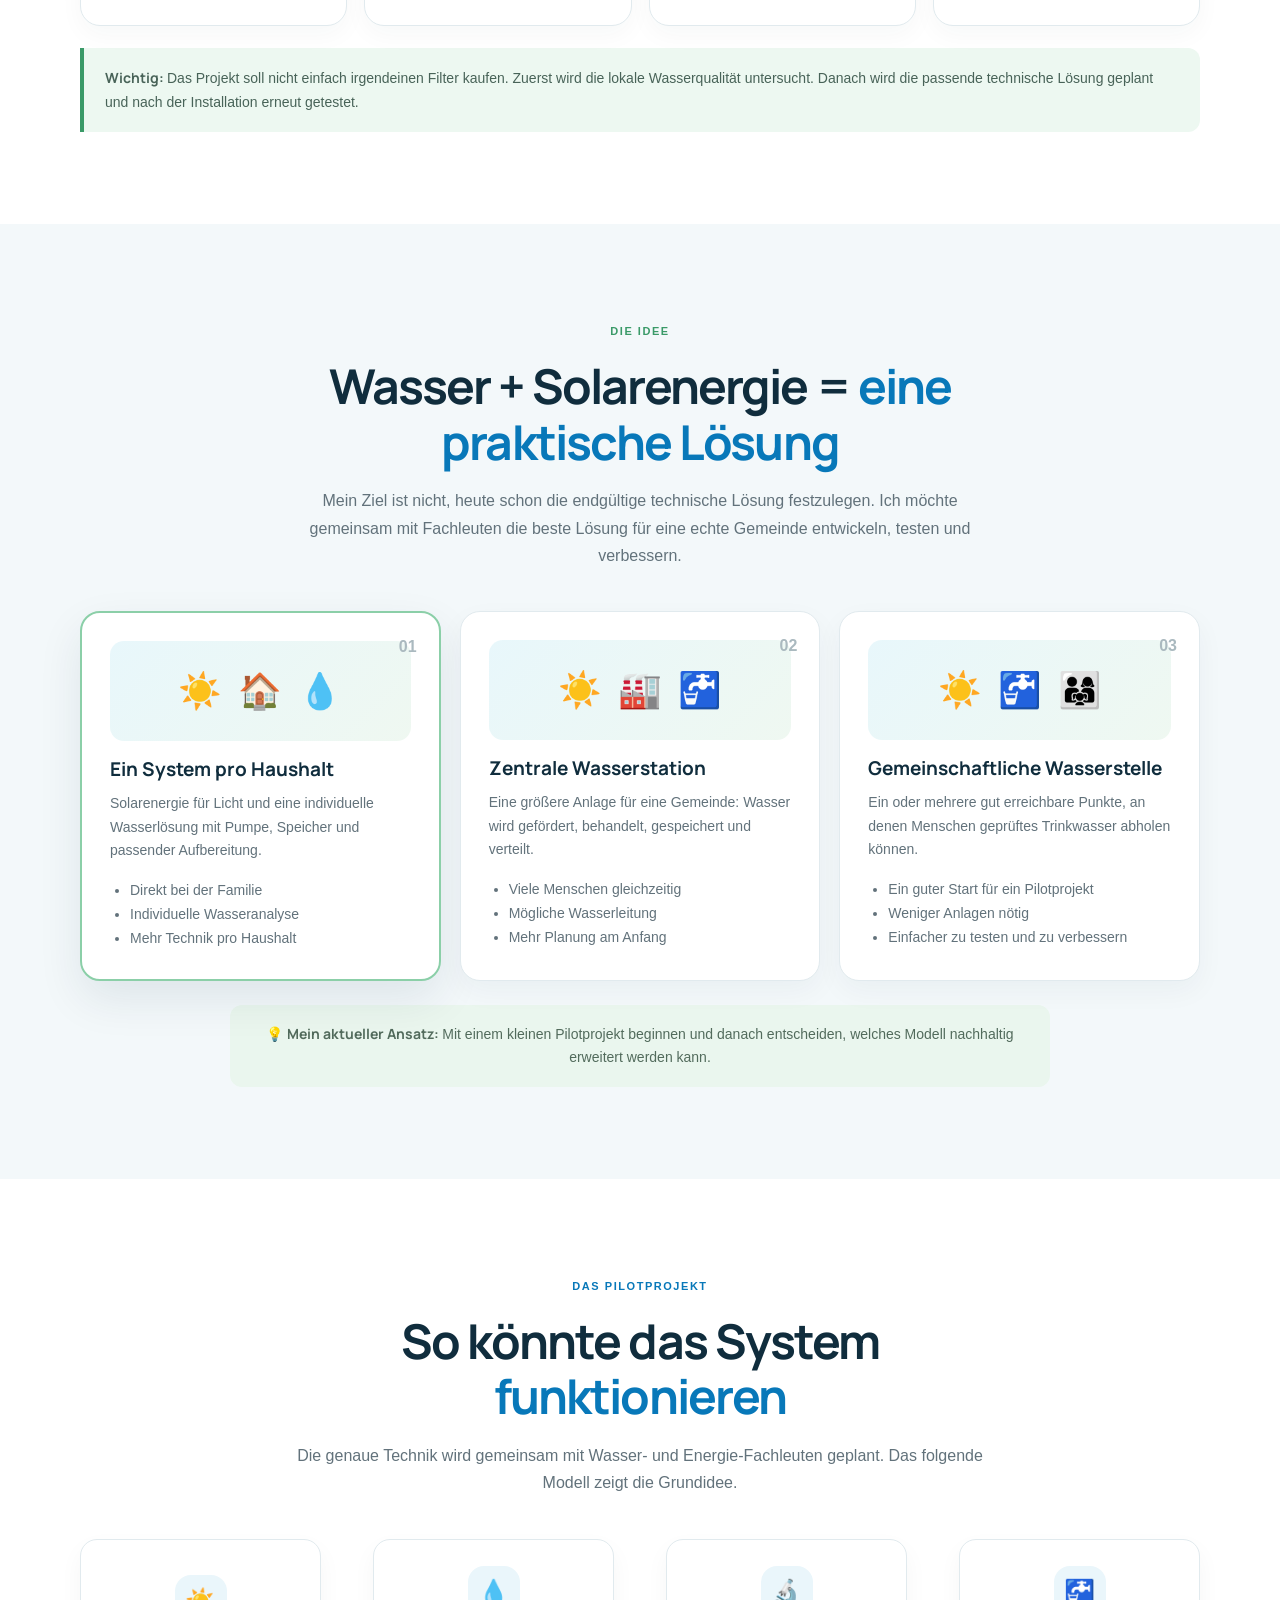
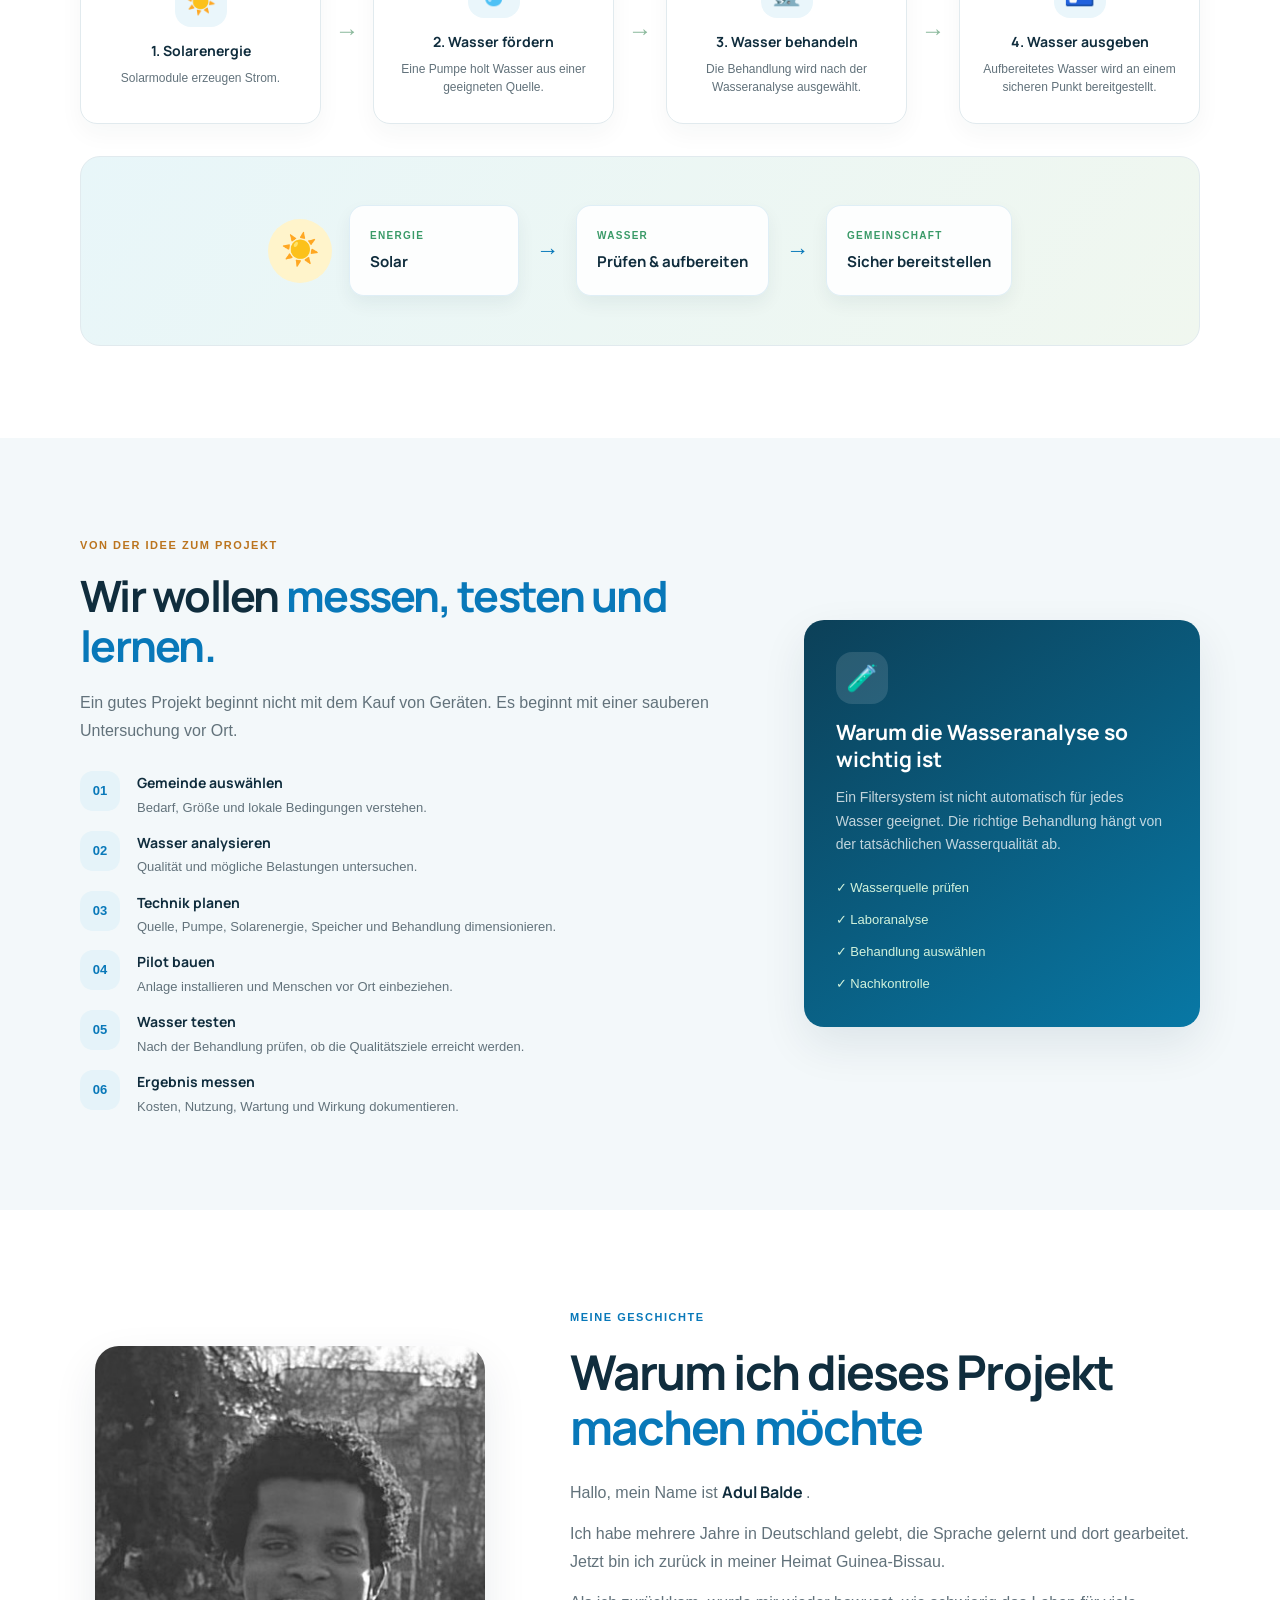
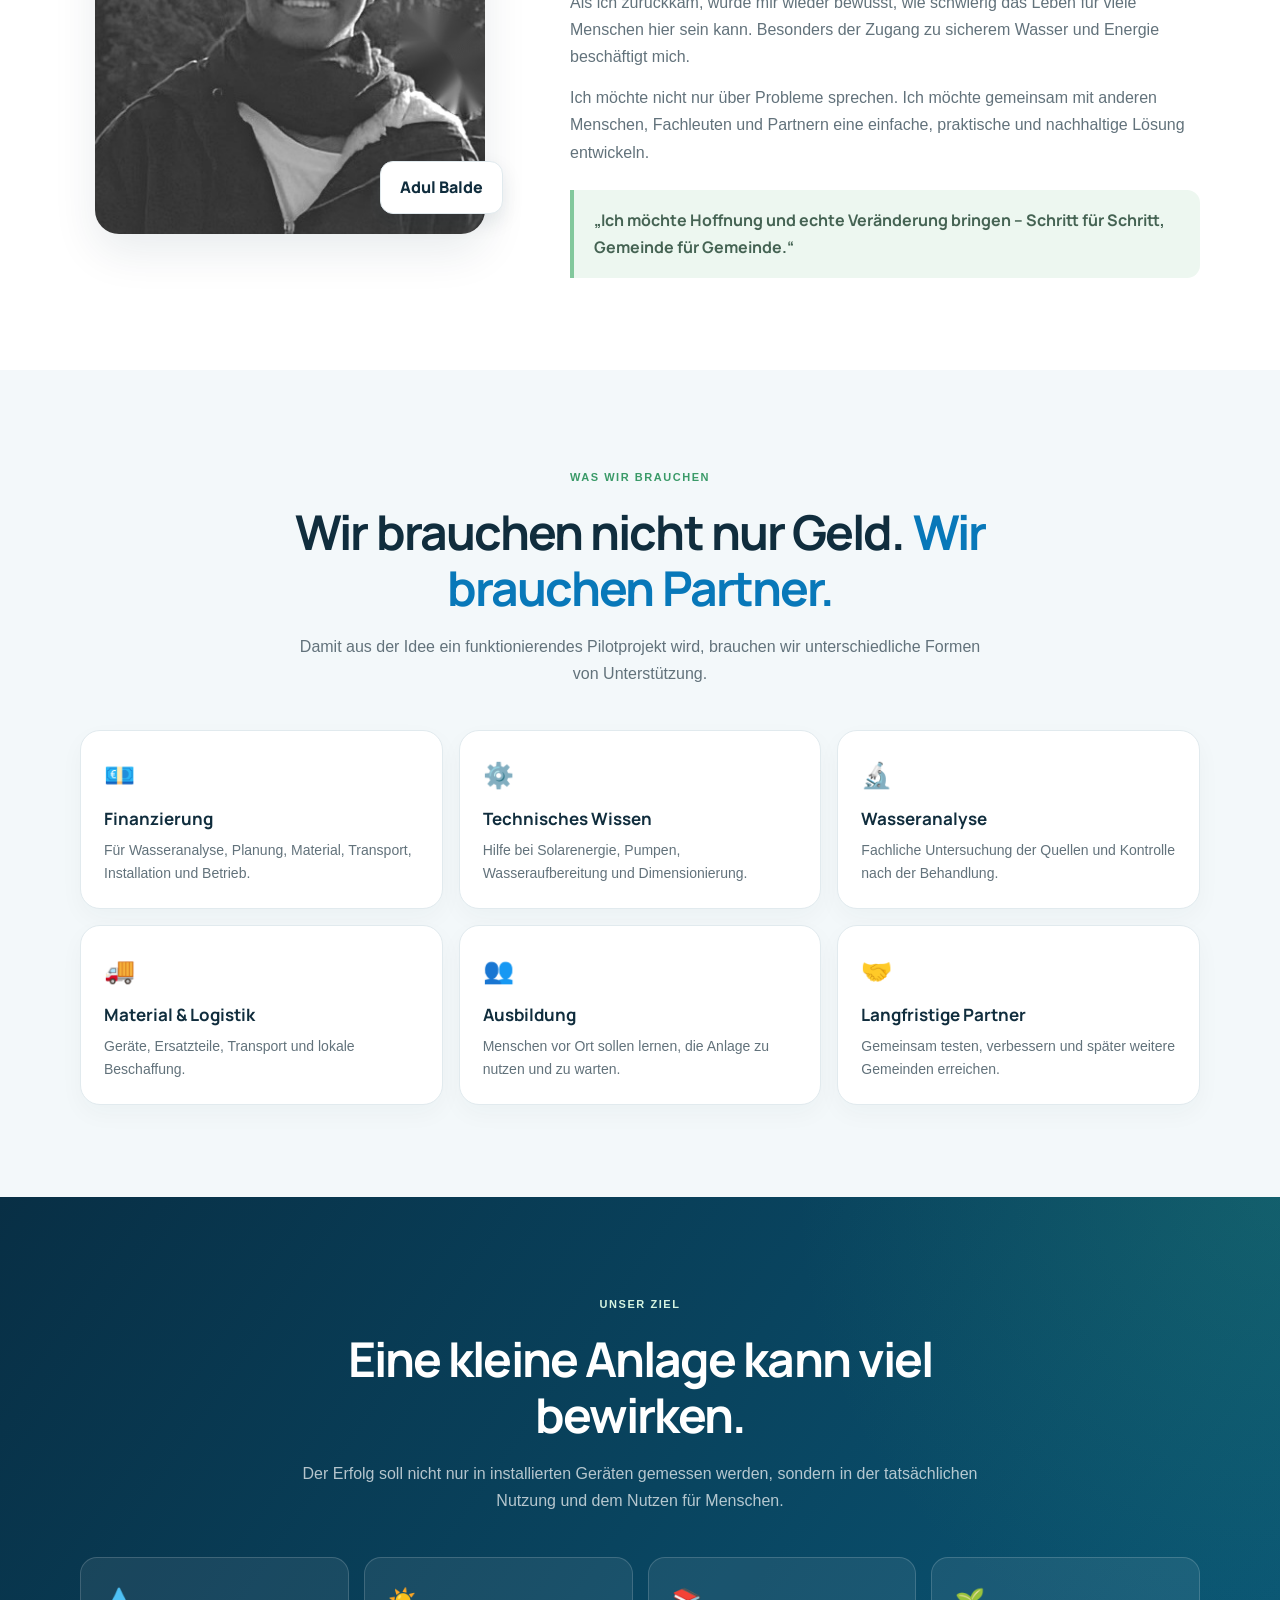
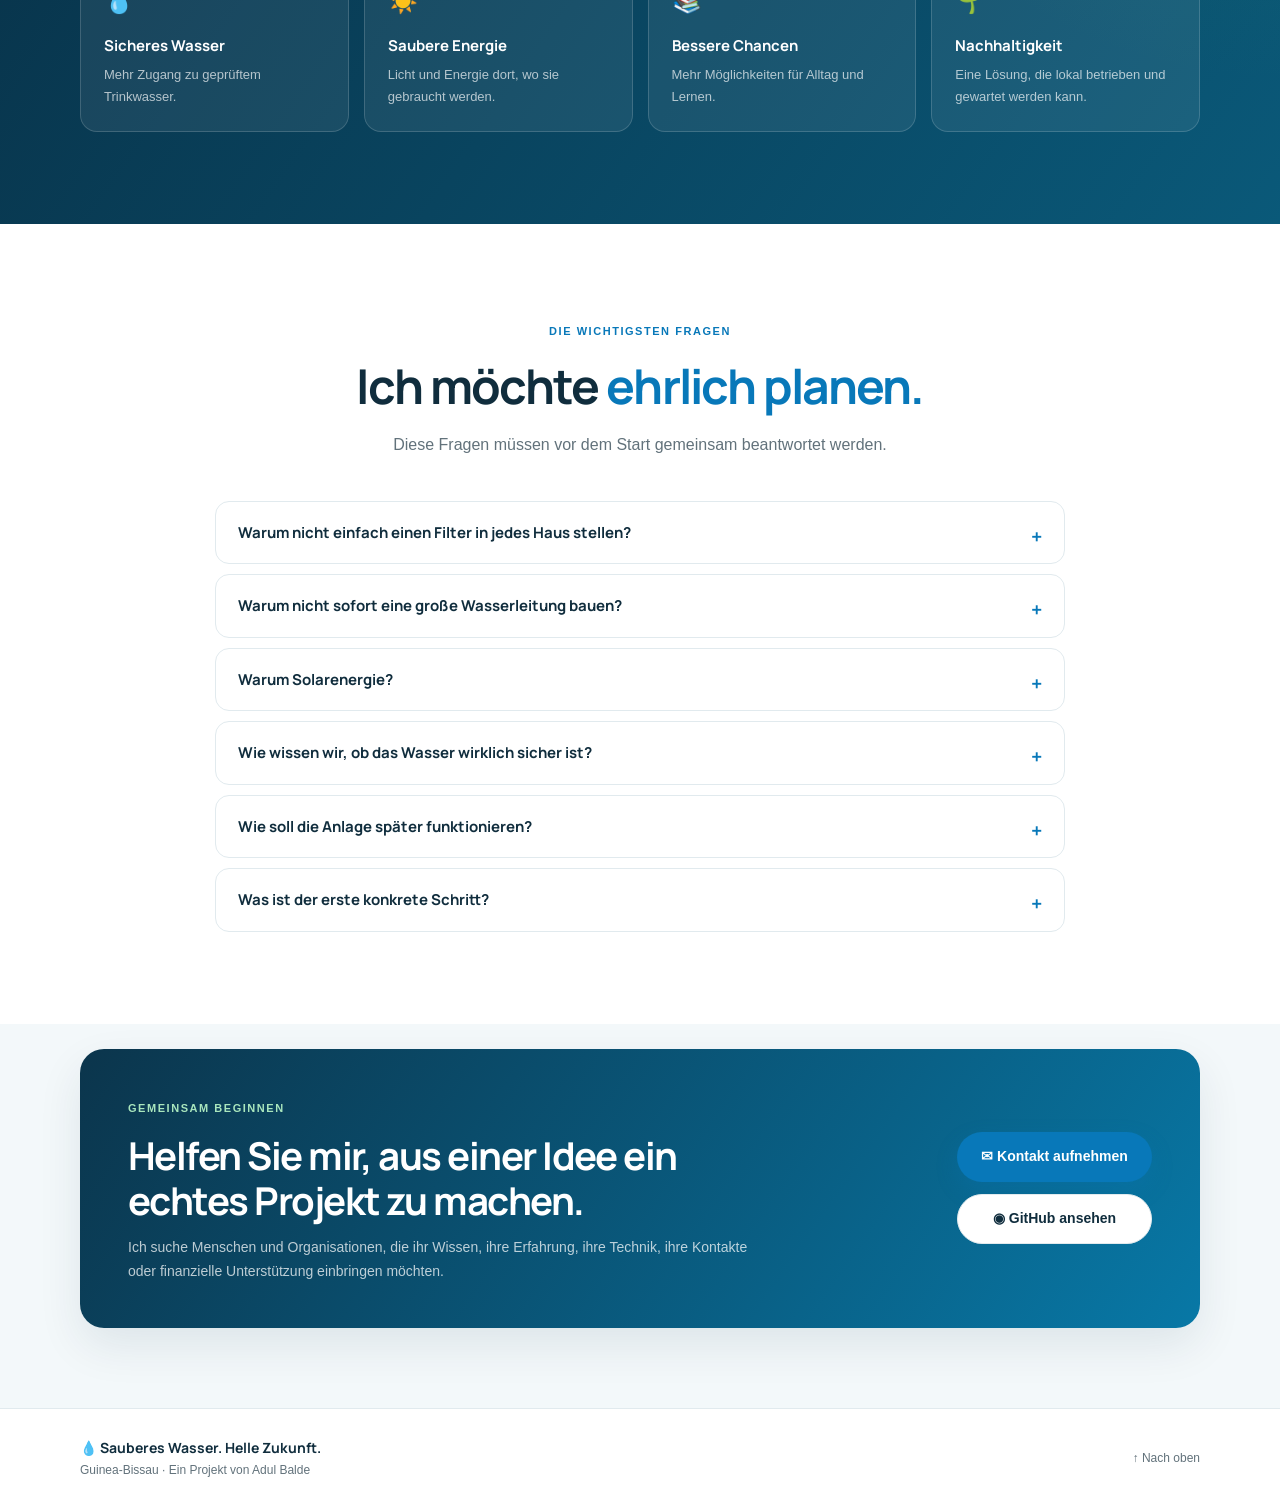
==== commit a4e3945f: "restrutura" ====
--- a/index.html
+++ b/index.html
@@ -1,216 +1,1804 @@
 <!DOCTYPE html>
 <html lang="de">
+
 <head>
-  <meta charset="UTF-8">
-  <meta name="viewport" content="width=device-width, initial-scale=1.0">
-  <meta name="description" content="Sauberes Wasser und Solarenergie für Gemeinschaften in Guinea-Bissau – ein Projekt von Adul Balde.">
-  <meta name="theme-color" content="#0d78b8">
-  <title>Sauberes Wasser. Helle Zukunft. | Guinea-Bissau</title>
-  <link rel="preconnect" href="https://fonts.googleapis.com">
-  <link rel="preconnect" href="https://fonts.gstatic.com" crossorigin>
-  <link href="https://fonts.googleapis.com/css2?family=Inter:wght@400;500;600;700;800&family=Manrope:wght@600;700;800&display=swap" rel="stylesheet">
-  <link rel="stylesheet" href="style.css">
+
+    <meta charset="UTF-8">
+
+    <meta
+        name="viewport"
+        content="width=device-width, initial-scale=1.0"
+    >
+
+    <meta
+        name="description"
+        content="Sauberes Wasser und Solarenergie für Gemeinschaften in Guinea-Bissau – ein persönliches Projekt von Adul Balde."
+    >
+
+    <meta
+        name="theme-color"
+        content="#0878b9"
+    >
+
+    <title>
+        Sauberes Wasser. Helle Zukunft. | Guinea-Bissau
+    </title>
+
+
+    <!-- =====================================================
+         FONTS
+         ===================================================== -->
+
+    <link rel="preconnect" href="https://fonts.googleapis.com">
+
+    <link
+        rel="preconnect"
+        href="https://fonts.gstatic.com"
+        crossorigin
+    >
+
+    <link
+        href="https://fonts.googleapis.com/css2?family=Inter:wght@400;500;600;700;800&family=Manrope:wght@600;700;800&display=swap"
+        rel="stylesheet"
+    >
+
+
+    <!-- =====================================================
+         CSS
+         ===================================================== -->
+
+    <link
+        rel="stylesheet"
+        href="style.css"
+    >
+
 </head>
+
+
 <body>
-  <header class="site-header" id="top">
-    <a class="brand" href="#top" aria-label="Startseite">
-      <span class="brand-mark">💧</span>
-      <span><strong>Sauberes Wasser</strong><small>Helle Zukunft · Guinea-Bissau</small></span>
+
+
+<!-- =========================================================
+     HEADER
+     ========================================================= -->
+
+<header
+    class="site-header"
+    id="top"
+>
+
+    <a
+        class="brand"
+        href="#top"
+        aria-label="Startseite"
+    >
+
+        <span class="brand-mark">
+            💧
+        </span>
+
+        <span>
+
+            <strong>
+                Sauberes Wasser
+            </strong>
+
+            <small>
+                Helle Zukunft · Guinea-Bissau
+            </small>
+
+        </span>
+
     </a>
-    <button class="menu-toggle" aria-label="Menü öffnen" aria-expanded="false">☰</button>
-    <nav class="nav" aria-label="Hauptnavigation">
-      <a href="#problem">Problem</a>
-      <a href="#idee">Idee</a>
-      <a href="#projekt">Projekt</a>
-      <a href="#wirkung">Wirkung</a>
-      <a href="#ueber-mich">Über mich</a>
-      <a class="nav-cta" href="#kontakt">Kontakt</a>
+
+
+    <!-- Mobile button -->
+
+    <button
+        class="menu-toggle"
+        aria-label="Menü öffnen"
+        aria-expanded="false"
+        type="button"
+    >
+        ☰
+    </button>
+
+
+    <!-- Navigation -->
+
+    <nav
+        class="nav"
+        aria-label="Hauptnavigation"
+    >
+
+        <a href="#top">
+            Start
+        </a>
+
+        <a href="#problem">
+            Problem
+        </a>
+
+        <a href="#idee">
+            Idee
+        </a>
+
+        <a href="#projekt">
+            Pilotprojekt
+        </a>
+
+        <a href="#wirkung">
+            Wirkung
+        </a>
+
+        <a href="#ueber-mich">
+            Über mich
+        </a>
+
+        <a href="#unterstuetzen">
+            Unterstützen
+        </a>
+
+        <a
+            class="nav-cta"
+            href="#kontakt"
+        >
+            Kontakt
+        </a>
+
     </nav>
-  </header>
-
-  <main>
-    <section class="hero">
-      <div class="hero-overlay"></div>
-      <div class="hero-content container">
-        <span class="eyebrow">Ein persönliches Projekt für Guinea-Bissau</span>
-        <h1>Sauberes Wasser.<br>Saubere Energie.<br><span>Eine bessere Zukunft.</span></h1>
-        <p class="hero-lead">Ich möchte mit einfachen, nachhaltigen Lösungen den Zugang zu sicherem Trinkwasser und Solarenergie verbessern – Schritt für Schritt, Gemeinde für Gemeinde.</p>
+
+</header>
+
+
+
+<!-- =========================================================
+     MAIN
+     ========================================================= -->
+
+<main>
+
+
+<!-- =========================================================
+     HERO
+     ========================================================= -->
+
+<section class="hero">
+
+    <div class="hero-overlay"></div>
+
+    <div class="hero-content container">
+
+        <span class="eyebrow">
+            EIN PERSÖNLICHES PROJEKT FÜR GUINEA-BISSAU
+        </span>
+
+
+        <h1>
+
+            Sauberes Wasser.<br>
+
+            Saubere Energie.<br>
+
+            <span>
+                Eine bessere Zukunft.
+            </span>
+
+        </h1>
+
+
+        <p class="hero-lead">
+
+            Ich möchte gemeinsam mit Fachleuten und Partnern
+            einfache, nachhaltige Lösungen entwickeln, um den
+            Zugang zu sicherem Trinkwasser und Solarenergie
+            in Gemeinden in Guinea-Bissau zu verbessern.
+
+        </p>
+
+
         <div class="hero-actions">
-          <a class="btn btn-primary" href="#projekt">Das Projekt kennenlernen ↓</a>
-          <a class="btn btn-light" href="#kontakt">🤝 Gemeinsam sprechen</a>
-        </div>
-        <div class="hero-note"><span>☀️</span> Kleine Lösungen können einen großen Unterschied machen.</div>
-      </div>
-    </section>
-
-    <section class="trust-strip">
-      <div class="container trust-grid">
-        <div><strong>💧 Wasser</strong><span>Sicherer trinken</span></div>
-        <div><strong>☀️ Solarenergie</strong><span>Saubere Energie</span></div>
-        <div><strong>🏘️ Gemeinschaft</strong><span>Lokal beginnen</span></div>
-        <div><strong>🤝 Partnerschaft</strong><span>Gemeinsam entwickeln</span></div>
-      </div>
-    </section>
-
-    <section class="section" id="problem">
-      <div class="container">
+
+            <a
+                class="btn btn-primary"
+                href="#projekt"
+            >
+                Das Projekt kennenlernen ↓
+            </a>
+
+
+            <a
+                class="btn btn-light"
+                href="#kontakt"
+            >
+                🤝 Gemeinsam sprechen
+            </a>
+
+        </div>
+
+
+        <div class="hero-note">
+
+            <span>
+                ☀️
+            </span>
+
+            <span>
+                Kleine Lösungen können einen großen Unterschied machen.
+            </span>
+
+        </div>
+
+    </div>
+
+</section>
+
+
+
+<!-- =========================================================
+     TRUST STRIP
+     ========================================================= -->
+
+<section class="trust-strip">
+
+    <div class="container trust-grid">
+
+        <div>
+
+            <strong>
+                💧 Wasser
+            </strong>
+
+            <span>
+                Sicheres Trinkwasser
+            </span>
+
+        </div>
+
+
+        <div>
+
+            <strong>
+                ☀️ Solarenergie
+            </strong>
+
+            <span>
+                Saubere Energie
+            </span>
+
+        </div>
+
+
+        <div>
+
+            <strong>
+                🏘️ Gemeinschaft
+            </strong>
+
+            <span>
+                Lokal beginnen
+            </span>
+
+        </div>
+
+
+        <div>
+
+            <strong>
+                🤝 Partnerschaft
+            </strong>
+
+            <span>
+                Gemeinsam entwickeln
+            </span>
+
+        </div>
+
+    </div>
+
+</section>
+
+
+
+<!-- =========================================================
+     PROBLEM
+     ========================================================= -->
+
+<section
+    class="section"
+    id="problem"
+>
+
+    <div class="container">
+
+
         <div class="section-heading">
-          <span class="eyebrow blue">DIE AUSGANGSLAGE</span>
-          <h2>Ein einfaches Problem: <span>Wasser ist nicht automatisch Trinkwasser.</span></h2>
-          <p>In vielen Haushalten in Guinea-Bissau gibt es einen Brunnen. Familien nutzen dieses Wasser für den Alltag. Aber die Wasserqualität ist nicht überall gleich und nicht jede Quelle ist ohne Behandlung sicher zum Trinken.</p>
-        </div>
+
+            <span class="eyebrow blue">
+                DIE AUSGANGSLAGE
+            </span>
+
+
+            <h2>
+
+                Ein einfaches Problem:
+
+                <span>
+                    Wasser ist nicht automatisch Trinkwasser.
+                </span>
+
+            </h2>
+
+
+            <p>
+
+                In vielen Haushalten in Guinea-Bissau gibt es
+                einen Brunnen. Familien nutzen dieses Wasser
+                für den Alltag. Aber die Wasserqualität ist
+                nicht überall gleich und nicht jede Quelle
+                ist ohne Behandlung sicher zum Trinken.
+
+            </p>
+
+        </div>
+
+
+
         <div class="problem-grid">
-          <article class="problem-card"><div class="icon">💧</div><h3>Wasser aus dem Brunnen</h3><p>Viele Familien holen Wasser direkt aus ihrem eigenen Brunnen. Eine sichere Trinkwasserqualität muss jedoch geprüft werden.</p></article>
-          <article class="problem-card"><div class="icon">🔬</div><h3>Wasserqualität</h3><p>Jeder Standort kann anders sein. Deshalb soll das Wasser zuerst analysiert werden, bevor ein passendes Filtersystem ausgewählt wird.</p></article>
-          <article class="problem-card"><div class="icon">🌙</div><h3>Wenig oder keine Energie</h3><p>Wenn Strom fehlt, wird Licht nach Einbruch der Dunkelheit schwierig. Solarenergie kann hier eine lokale Lösung sein.</p></article>
-          <article class="problem-card"><div class="icon">👨‍👩‍👧</div><h3>Belastung für Familien</h3><p>Unsicheres Wasser und fehlende Energie erschweren Gesundheit, Alltag, Lernen und die Entwicklung einer Gemeinde.</p></article>
-        </div>
-        <div class="important-note"><strong>Wichtig:</strong> Das Projekt soll nicht einfach einen Filter kaufen. Erst wird die lokale Wasserqualität untersucht. Danach wird die passende technische Lösung geplant und nach der Installation erneut getestet.</div>
-      </div>
-    </section>
-
-    <section class="section soft" id="idee">
-      <div class="container">
+
+
+            <article class="problem-card">
+
+                <div class="icon">
+                    💧
+                </div>
+
+                <h3>
+                    Wasser aus dem Brunnen
+                </h3>
+
+                <p>
+
+                    Viele Familien holen Wasser direkt aus
+                    ihrem eigenen Brunnen. Die Qualität des
+                    Wassers muss jedoch geprüft werden.
+
+                </p>
+
+            </article>
+
+
+
+            <article class="problem-card">
+
+                <div class="icon">
+                    🔬
+                </div>
+
+                <h3>
+                    Wasserqualität
+                </h3>
+
+                <p>
+
+                    Jeder Standort kann anders sein.
+                    Deshalb soll das Wasser zuerst analysiert
+                    werden, bevor ein passendes
+                    Aufbereitungssystem ausgewählt wird.
+
+                </p>
+
+            </article>
+
+
+
+            <article class="problem-card">
+
+                <div class="icon">
+                    🌙
+                </div>
+
+                <h3>
+                    Wenig oder keine Energie
+                </h3>
+
+                <p>
+
+                    Wenn Strom fehlt, wird Licht nach
+                    Einbruch der Dunkelheit schwierig.
+                    Solarenergie kann hier eine lokale
+                    Lösung sein.
+
+                </p>
+
+            </article>
+
+
+
+            <article class="problem-card">
+
+                <div class="icon">
+                    👨‍👩‍👧
+                </div>
+
+                <h3>
+                    Belastung für Familien
+                </h3>
+
+                <p>
+
+                    Unsicheres Wasser und fehlende Energie
+                    können den Alltag, die Gesundheit und
+                    die Entwicklung einer Gemeinde erschweren.
+
+                </p>
+
+            </article>
+
+        </div>
+
+
+
+        <div class="important-note">
+
+            <strong>
+                Wichtig:
+            </strong>
+
+            Das Projekt soll nicht einfach irgendeinen
+            Filter kaufen.
+
+            Zuerst wird die lokale Wasserqualität untersucht.
+            Danach wird die passende technische Lösung geplant
+            und nach der Installation erneut getestet.
+
+        </div>
+
+    </div>
+
+</section>
+
+
+
+<!-- =========================================================
+     IDEE
+     ========================================================= -->
+
+<section
+    class="section soft"
+    id="idee"
+>
+
+    <div class="container">
+
+
         <div class="section-heading">
-          <span class="eyebrow green">DIE IDEE</span>
-          <h2>Wasser + Solarenergie = <span>eine praktische Lösung</span></h2>
-          <p>Mein Ziel ist nicht, heute schon die endgültige technische Lösung festzulegen. Ich möchte gemeinsam mit Fachleuten die beste Lösung für eine echte Gemeinde entwickeln.</p>
-        </div>
+
+            <span class="eyebrow green">
+                DIE IDEE
+            </span>
+
+
+            <h2>
+
+                Wasser + Solarenergie =
+
+                <span>
+                    eine praktische Lösung
+                </span>
+
+            </h2>
+
+
+            <p>
+
+                Mein Ziel ist nicht, heute schon die endgültige
+                technische Lösung festzulegen.
+
+                Ich möchte gemeinsam mit Fachleuten die beste
+                Lösung für eine echte Gemeinde entwickeln,
+                testen und verbessern.
+
+            </p>
+
+        </div>
+
+
+
         <div class="options-grid">
-          <article class="option featured"><span class="number">01</span><div class="option-visual house"><span>☀️</span><span>🏠</span><span>💧</span></div><h3>Ein System pro Haushalt</h3><p>Solarenergie für Licht und eine individuelle Wasserlösung mit Pumpe, Speicher und passender Aufbereitung.</p><ul><li>Direkt bei der Familie</li><li>Individuelle Wasseranalyse</li><li>Mehr Technik pro Haushalt</li></ul></article>
-          <article class="option"><span class="number">02</span><div class="option-visual station"><span>☀️</span><span>🏭</span><span>🚰</span></div><h3>Zentrale Wasserstation</h3><p>Eine größere Anlage für eine Gemeinde: Wasser wird gefördert, behandelt, gespeichert und verteilt.</p><ul><li>Viele Menschen gleichzeitig</li><li>Mögliche Wasserleitung</li><li>Mehr Planung am Anfang</li></ul></article>
-          <article class="option"><span class="number">03</span><div class="option-visual tap"><span>☀️</span><span>🚰</span><span>👨‍👩‍👧</span></div><h3>Gemeinschaftliche Wasserstelle</h3><p>Ein oder mehrere gut erreichbare Punkte, an denen Menschen sicheres Wasser abholen können.</p><ul><li>Ein guter Start für ein Pilotprojekt</li><li>Weniger Anlagen nötig</li><li>Einfacher zu testen und zu verbessern</li></ul></article>
-        </div>
-        <p class="center-note">💡 <strong>Mein aktueller Ansatz:</strong> Mit einem kleinen Pilotprojekt beginnen und erst danach entscheiden, welches Modell sich nachhaltig erweitern lässt.</p>
-      </div>
-    </section>
-
-    <section class="section" id="projekt">
-      <div class="container">
+
+
+            <!-- OPTION 1 -->
+
+            <article class="option featured">
+
+                <span class="number">
+                    01
+                </span>
+
+
+                <div class="option-visual house">
+
+                    <span>
+                        ☀️
+                    </span>
+
+                    <span>
+                        🏠
+                    </span>
+
+                    <span>
+                        💧
+                    </span>
+
+                </div>
+
+
+                <h3>
+                    Ein System pro Haushalt
+                </h3>
+
+
+                <p>
+
+                    Solarenergie für Licht und eine
+                    individuelle Wasserlösung mit Pumpe,
+                    Speicher und passender Aufbereitung.
+
+                </p>
+
+
+                <ul>
+
+                    <li>
+                        Direkt bei der Familie
+                    </li>
+
+                    <li>
+                        Individuelle Wasseranalyse
+                    </li>
+
+                    <li>
+                        Mehr Technik pro Haushalt
+                    </li>
+
+                </ul>
+
+            </article>
+
+
+
+            <!-- OPTION 2 -->
+
+            <article class="option">
+
+                <span class="number">
+                    02
+                </span>
+
+
+                <div class="option-visual station">
+
+                    <span>
+                        ☀️
+                    </span>
+
+                    <span>
+                        🏭
+                    </span>
+
+                    <span>
+                        🚰
+                    </span>
+
+                </div>
+
+
+                <h3>
+                    Zentrale Wasserstation
+                </h3>
+
+
+                <p>
+
+                    Eine größere Anlage für eine Gemeinde:
+                    Wasser wird gefördert, behandelt,
+                    gespeichert und verteilt.
+
+                </p>
+
+
+                <ul>
+
+                    <li>
+                        Viele Menschen gleichzeitig
+                    </li>
+
+                    <li>
+                        Mögliche Wasserleitung
+                    </li>
+
+                    <li>
+                        Mehr Planung am Anfang
+                    </li>
+
+                </ul>
+
+            </article>
+
+
+
+            <!-- OPTION 3 -->
+
+            <article class="option">
+
+                <span class="number">
+                    03
+                </span>
+
+
+                <div class="option-visual tap">
+
+                    <span>
+                        ☀️
+                    </span>
+
+                    <span>
+                        🚰
+                    </span>
+
+                    <span>
+                        👨‍👩‍👧
+                    </span>
+
+                </div>
+
+
+                <h3>
+                    Gemeinschaftliche Wasserstelle
+                </h3>
+
+
+                <p>
+
+                    Ein oder mehrere gut erreichbare Punkte,
+                    an denen Menschen geprüftes Trinkwasser
+                    abholen können.
+
+                </p>
+
+
+                <ul>
+
+                    <li>
+                        Ein guter Start für ein Pilotprojekt
+                    </li>
+
+                    <li>
+                        Weniger Anlagen nötig
+                    </li>
+
+                    <li>
+                        Einfacher zu testen und zu verbessern
+                    </li>
+
+                </ul>
+
+            </article>
+
+        </div>
+
+
+
+        <p class="center-note">
+
+            💡
+
+            <strong>
+                Mein aktueller Ansatz:
+            </strong>
+
+            Mit einem kleinen Pilotprojekt beginnen
+            und danach entscheiden, welches Modell
+            nachhaltig erweitert werden kann.
+
+        </p>
+
+    </div>
+
+</section>
+
+
+
+<!-- =========================================================
+     PILOTPROJEKT
+     ========================================================= -->
+
+<section
+    class="section"
+    id="projekt"
+>
+
+    <div class="container">
+
+
         <div class="section-heading">
-          <span class="eyebrow blue">DAS PILOTPROJEKT</span>
-          <h2>So könnte das System <span>funktionieren</span></h2>
-          <p>Die genaue Technik wird gemeinsam mit Wasser- und Energie-Fachleuten geplant. Das folgende Modell zeigt die Grundidee.</p>
-        </div>
+
+            <span class="eyebrow blue">
+                DAS PILOTPROJEKT
+            </span>
+
+
+            <h2>
+
+                So könnte das System
+
+                <span>
+                    funktionieren
+                </span>
+
+            </h2>
+
+
+            <p>
+
+                Die genaue Technik wird gemeinsam mit Wasser-
+                und Energie-Fachleuten geplant.
+
+                Das folgende Modell zeigt die Grundidee.
+
+            </p>
+
+        </div>
+
+
+
+        <!-- FLOW -->
+
         <div class="flow">
-          <div class="flow-step"><div class="flow-icon">☀️</div><strong>1. Solarenergie</strong><span>Solarmodule erzeugen Strom.</span></div>
-          <div class="flow-arrow">→</div>
-          <div class="flow-step"><div class="flow-icon">💧</div><strong>2. Wasser fördern</strong><span>Eine Pumpe holt Wasser aus einer geeigneten Quelle.</span></div>
-          <div class="flow-arrow">→</div>
-          <div class="flow-step"><div class="flow-icon">🔬</div><strong>3. Wasser behandeln</strong><span>Die Behandlung wird nach der Wasseranalyse ausgewählt.</span></div>
-          <div class="flow-arrow">→</div>
-          <div class="flow-step"><div class="flow-icon">🚰</div><strong>4. Wasser ausgeben</strong><span>Sauberes Wasser wird an einem sicheren Punkt bereitgestellt.</span></div>
-        </div>
-        <div class="visual-card"><img src="assets/projekt-uebersicht.png" alt="Illustration des Projekts mit Solarenergie, Wasseraufbereitung und Gemeinschaft"></div>
-      </div>
-    </section>
-
-    <section class="section soft" id="planung">
-      <div class="container two-col">
+
+
+            <div class="flow-step">
+
+                <div class="flow-icon">
+                    ☀️
+                </div>
+
+                <strong>
+                    1. Solarenergie
+                </strong>
+
+                <span>
+                    Solarmodule erzeugen Strom.
+                </span>
+
+            </div>
+
+
+            <div class="flow-arrow">
+                →
+            </div>
+
+
+            <div class="flow-step">
+
+                <div class="flow-icon">
+                    💧
+                </div>
+
+                <strong>
+                    2. Wasser fördern
+                </strong>
+
+                <span>
+                    Eine Pumpe holt Wasser aus
+                    einer geeigneten Quelle.
+                </span>
+
+            </div>
+
+
+            <div class="flow-arrow">
+                →
+            </div>
+
+
+            <div class="flow-step">
+
+                <div class="flow-icon">
+                    🔬
+                </div>
+
+                <strong>
+                    3. Wasser behandeln
+                </strong>
+
+                <span>
+                    Die Behandlung wird nach
+                    der Wasseranalyse ausgewählt.
+                </span>
+
+            </div>
+
+
+            <div class="flow-arrow">
+                →
+            </div>
+
+
+            <div class="flow-step">
+
+                <div class="flow-icon">
+                    🚰
+                </div>
+
+                <strong>
+                    4. Wasser ausgeben
+                </strong>
+
+                <span>
+                    Aufbereitetes Wasser wird an
+                    einem sicheren Punkt bereitgestellt.
+                </span>
+
+            </div>
+
+        </div>
+
+
+
+        <!-- PROJECT OVERVIEW -->
+
+        <div class="visual-card" aria-label="Schema: Solarenergie versorgt die Wasserpumpe und Aufbereitung für die Gemeinde">
+            <div class="visual-sun" aria-hidden="true">☀️</div>
+            <div class="visual-panel">
+                <span>ENERGIE</span>
+                <strong>Solar</strong>
+            </div>
+            <div class="visual-connector" aria-hidden="true">→</div>
+            <div class="visual-panel">
+                <span>WASSER</span>
+                <strong>Prüfen &amp; aufbereiten</strong>
+            </div>
+            <div class="visual-connector" aria-hidden="true">→</div>
+            <div class="visual-panel">
+                <span>GEMEINSCHAFT</span>
+                <strong>Sicher bereitstellen</strong>
+            </div>
+        </div>
+
+    </div>
+
+</section>
+
+
+
+<!-- =========================================================
+     PLANNING
+     ========================================================= -->
+
+<section
+    class="section soft"
+    id="planung"
+>
+
+    <div class="container two-col">
+
+
         <div>
-          <span class="eyebrow orange">VON DER IDEE ZUM PROJEKT</span>
-          <h2>Wir wollen <span>messen, testen und lernen.</span></h2>
-          <p>Ein gutes Projekt beginnt nicht mit dem Kauf von Geräten. Es beginnt mit einer sauberen Untersuchung vor Ort.</p>
-          <div class="timeline">
-            <div><b>01</b><span><strong>Gemeinde auswählen</strong> Bedarf, Größe und lokale Bedingungen verstehen.</span></div>
-            <div><b>02</b><span><strong>Wasser analysieren</strong> Qualität und mögliche Belastungen untersuchen.</span></div>
-            <div><b>03</b><span><strong>Technik planen</strong> Quelle, Pumpe, Solarenergie, Speicher und Behandlung dimensionieren.</span></div>
-            <div><b>04</b><span><strong>Pilot bauen</strong> Anlage installieren und Menschen vor Ort einbeziehen.</span></div>
-            <div><b>05</b><span><strong>Wasser testen</strong> Nach der Behandlung prüfen, ob die Qualitätsziele erreicht werden.</span></div>
-            <div><b>06</b><span><strong>Ergebnis messen</strong> Kosten, Nutzung, Wartung und Wirkung dokumentieren.</span></div>
-          </div>
-        </div>
+
+            <span class="eyebrow orange">
+                VON DER IDEE ZUM PROJEKT
+            </span>
+
+
+            <h2>
+
+                Wir wollen
+
+                <span>
+                    messen, testen und lernen.
+                </span>
+
+            </h2>
+
+
+            <p>
+
+                Ein gutes Projekt beginnt nicht mit dem
+                Kauf von Geräten.
+
+                Es beginnt mit einer sauberen Untersuchung
+                vor Ort.
+
+            </p>
+
+
+
+            <div class="timeline">
+
+
+                <div>
+
+                    <b>
+                        01
+                    </b>
+
+                    <span>
+
+                        <strong>
+                            Gemeinde auswählen
+                        </strong>
+
+                        Bedarf, Größe und lokale Bedingungen
+                        verstehen.
+
+                    </span>
+
+                </div>
+
+
+                <div>
+
+                    <b>
+                        02
+                    </b>
+
+                    <span>
+
+                        <strong>
+                            Wasser analysieren
+                        </strong>
+
+                        Qualität und mögliche Belastungen
+                        untersuchen.
+
+                    </span>
+
+                </div>
+
+
+                <div>
+
+                    <b>
+                        03
+                    </b>
+
+                    <span>
+
+                        <strong>
+                            Technik planen
+                        </strong>
+
+                        Quelle, Pumpe, Solarenergie,
+                        Speicher und Behandlung dimensionieren.
+
+                    </span>
+
+                </div>
+
+
+                <div>
+
+                    <b>
+                        04
+                    </b>
+
+                    <span>
+
+                        <strong>
+                            Pilot bauen
+                        </strong>
+
+                        Anlage installieren und Menschen
+                        vor Ort einbeziehen.
+
+                    </span>
+
+                </div>
+
+
+                <div>
+
+                    <b>
+                        05
+                    </b>
+
+                    <span>
+
+                        <strong>
+                            Wasser testen
+                        </strong>
+
+                        Nach der Behandlung prüfen,
+                        ob die Qualitätsziele erreicht werden.
+
+                    </span>
+
+                </div>
+
+
+                <div>
+
+                    <b>
+                        06
+                    </b>
+
+                    <span>
+
+                        <strong>
+                            Ergebnis messen
+                        </strong>
+
+                        Kosten, Nutzung, Wartung und
+                        Wirkung dokumentieren.
+
+                    </span>
+
+                </div>
+
+            </div>
+
+        </div>
+
+
+
+        <!-- FACT CARD -->
+
         <aside class="fact-card">
-          <div class="fact-icon">🧪</div>
-          <h3>Warum die Wasseranalyse so wichtig ist</h3>
-          <p>Ein Filter ist nicht automatisch für jedes Wasser geeignet. Die richtige Behandlung hängt von der tatsächlichen Wasserqualität ab.</p>
-          <div class="mini-list"><span>✓ Wasserquelle prüfen</span><span>✓ Laboranalyse</span><span>✓ Behandlung auswählen</span><span>✓ Nachkontrolle</span></div>
+
+            <div class="fact-icon">
+                🧪
+            </div>
+
+
+            <h3>
+                Warum die Wasseranalyse so wichtig ist
+            </h3>
+
+
+            <p>
+
+                Ein Filtersystem ist nicht automatisch
+                für jedes Wasser geeignet.
+
+                Die richtige Behandlung hängt von der
+                tatsächlichen Wasserqualität ab.
+
+            </p>
+
+
+            <div class="mini-list">
+
+                <span>
+                    ✓ Wasserquelle prüfen
+                </span>
+
+                <span>
+                    ✓ Laboranalyse
+                </span>
+
+                <span>
+                    ✓ Behandlung auswählen
+                </span>
+
+                <span>
+                    ✓ Nachkontrolle
+                </span>
+
+            </div>
+
         </aside>
-      </div>
-    </section>
-
-    <section class="section" id="ueber-mich">
-      <div class="container about-grid">
-        <div class="about-photo"><div class="portrait-placeholder">AB</div><span>Adul Balde</span></div>
+
+    </div>
+
+</section>
+
+
+
+<!-- =========================================================
+     ABOUT ME
+     ========================================================= -->
+
+<section
+    class="section"
+    id="ueber-mich"
+>
+
+    <div class="container about-grid">
+
+
+        <!-- FOTO -->
+
+        <div class="about-photo">
+
+            <img
+                src="assets/adul-balde-wes.jpg"
+                alt="Adul Balde"
+                loading="lazy"
+            >
+
+            <span>
+                Adul Balde
+            </span>
+
+        </div>
+
+
+
+        <!-- TEXT -->
+
         <div class="about-copy">
-          <span class="eyebrow blue">MEINE GESCHICHTE</span>
-          <h2>Warum ich dieses Projekt <span>machen möchte</span></h2>
-          <p>Hallo, mein Name ist <strong>Adul Balde</strong>.</p>
-          <p>Ich habe mehrere Jahre in Deutschland gelebt, die Sprache gelernt und dort gearbeitet. Jetzt bin ich zurück in meiner Heimat Guinea-Bissau.</p>
-          <p>Als ich zurückkam, wurde mir wieder bewusst, wie schwierig das Leben für viele Menschen hier ist. Besonders der Zugang zu sicherem Wasser und Energie beschäftigt mich.</p>
-          <p>Ich möchte nicht nur über Probleme sprechen. Ich möchte gemeinsam mit anderen Menschen eine einfache, praktische und nachhaltige Lösung entwickeln.</p>
-          <blockquote>„Ich möchte Hoffnung und echte Veränderung bringen – Schritt für Schritt, Gemeinde für Gemeinde.“</blockquote>
-        </div>
-      </div>
-    </section>
-
-    <section class="section soft" id="unterstuetzen">
-      <div class="container">
+
+            <span class="eyebrow blue">
+                MEINE GESCHICHTE
+            </span>
+
+
+            <h2>
+
+                Warum ich dieses Projekt
+
+                <span>
+                    machen möchte
+                </span>
+
+            </h2>
+
+
+            <p>
+
+                Hallo, mein Name ist
+                <strong>
+                    Adul Balde
+                </strong>.
+
+            </p>
+
+
+            <p>
+
+                Ich habe mehrere Jahre in Deutschland
+                gelebt, die Sprache gelernt und dort gearbeitet.
+
+                Jetzt bin ich zurück in meiner Heimat
+                Guinea-Bissau.
+
+            </p>
+
+
+            <p>
+
+                Als ich zurückkam, wurde mir wieder bewusst,
+                wie schwierig das Leben für viele Menschen
+                hier sein kann.
+
+                Besonders der Zugang zu sicherem Wasser
+                und Energie beschäftigt mich.
+
+            </p>
+
+
+            <p>
+
+                Ich möchte nicht nur über Probleme sprechen.
+
+                Ich möchte gemeinsam mit anderen Menschen,
+                Fachleuten und Partnern eine einfache,
+                praktische und nachhaltige Lösung entwickeln.
+
+            </p>
+
+
+            <blockquote>
+
+                „Ich möchte Hoffnung und echte Veränderung
+                bringen – Schritt für Schritt,
+                Gemeinde für Gemeinde.“
+
+            </blockquote>
+
+        </div>
+
+    </div>
+
+</section>
+
+
+
+<!-- =========================================================
+     SUPPORT
+     ========================================================= -->
+
+<section
+    class="section soft"
+    id="unterstuetzen"
+>
+
+    <div class="container">
+
+
         <div class="section-heading">
-          <span class="eyebrow green">WAS WIR BRAUCHEN</span>
-          <h2>Wir brauchen nicht nur Geld. <span>Wir brauchen Partner.</span></h2>
-          <p>Damit aus der Idee ein funktionierendes Pilotprojekt wird, brauchen wir unterschiedliche Formen von Unterstützung.</p>
-        </div>
+
+            <span class="eyebrow green">
+                WAS WIR BRAUCHEN
+            </span>
+
+
+            <h2>
+
+                Wir brauchen nicht nur Geld.
+
+                <span>
+                    Wir brauchen Partner.
+                </span>
+
+            </h2>
+
+
+            <p>
+
+                Damit aus der Idee ein funktionierendes
+                Pilotprojekt wird, brauchen wir unterschiedliche
+                Formen von Unterstützung.
+
+            </p>
+
+        </div>
+
+
+
         <div class="support-grid">
-          <article><span>💶</span><h3>Finanzierung</h3><p>Für Wasseranalyse, Planung, Material, Transport, Installation und Betrieb.</p></article>
-          <article><span>⚙️</span><h3>Technisches Wissen</h3><p>Hilfe bei Solarenergie, Pumpen, Wasseraufbereitung und Dimensionierung.</p></article>
-          <article><span>🔬</span><h3>Wasseranalyse</h3><p>Fachliche Untersuchung der Quellen und Kontrolle nach der Behandlung.</p></article>
-          <article><span>🚚</span><h3>Material & Logistik</h3><p>Geräte, Ersatzteile, Transport und lokale Beschaffung.</p></article>
-          <article><span>👥</span><h3>Ausbildung</h3><p>Menschen vor Ort sollen lernen, die Anlage zu nutzen und zu warten.</p></article>
-          <article><span>🤝</span><h3>Langfristige Partner</h3><p>Gemeinsam testen, verbessern und später weitere Gemeinden erreichen.</p></article>
-        </div>
-      </div>
-    </section>
-
-    <section class="section impact" id="wirkung">
-      <div class="container">
+
+
+            <article>
+
+                <span>
+                    💶
+                </span>
+
+                <h3>
+                    Finanzierung
+                </h3>
+
+                <p>
+
+                    Für Wasseranalyse, Planung, Material,
+                    Transport, Installation und Betrieb.
+
+                </p>
+
+            </article>
+
+
+
+            <article>
+
+                <span>
+                    ⚙️
+                </span>
+
+                <h3>
+                    Technisches Wissen
+                </h3>
+
+                <p>
+
+                    Hilfe bei Solarenergie, Pumpen,
+                    Wasseraufbereitung und Dimensionierung.
+
+                </p>
+
+            </article>
+
+
+
+            <article>
+
+                <span>
+                    🔬
+                </span>
+
+                <h3>
+                    Wasseranalyse
+                </h3>
+
+                <p>
+
+                    Fachliche Untersuchung der Quellen
+                    und Kontrolle nach der Behandlung.
+
+                </p>
+
+            </article>
+
+
+
+            <article>
+
+                <span>
+                    🚚
+                </span>
+
+                <h3>
+                    Material & Logistik
+                </h3>
+
+                <p>
+
+                    Geräte, Ersatzteile, Transport
+                    und lokale Beschaffung.
+
+                </p>
+
+            </article>
+
+
+
+            <article>
+
+                <span>
+                    👥
+                </span>
+
+                <h3>
+                    Ausbildung
+                </h3>
+
+                <p>
+
+                    Menschen vor Ort sollen lernen,
+                    die Anlage zu nutzen und zu warten.
+
+                </p>
+
+            </article>
+
+
+
+            <article>
+
+                <span>
+                    🤝
+                </span>
+
+                <h3>
+                    Langfristige Partner
+                </h3>
+
+                <p>
+
+                    Gemeinsam testen, verbessern und
+                    später weitere Gemeinden erreichen.
+
+                </p>
+
+            </article>
+
+        </div>
+
+    </div>
+
+</section>
+
+
+
+<!-- =========================================================
+     IMPACT
+     ========================================================= -->
+
+<section
+    class="section impact"
+    id="wirkung"
+>
+
+    <div class="container">
+
+
         <div class="section-heading light-heading">
-          <span class="eyebrow">UNSER ZIEL</span>
-          <h2>Eine kleine Anlage kann <span>viel bewirken.</span></h2>
-          <p>Der Erfolg soll nicht nur in installierten Geräten gemessen werden, sondern in der tatsächlichen Nutzung und dem Nutzen für Menschen.</p>
-        </div>
+
+            <span class="eyebrow">
+                UNSER ZIEL
+            </span>
+
+
+            <h2>
+
+                Eine kleine Anlage kann
+
+                <span>
+                    viel bewirken.
+                </span>
+
+            </h2>
+
+
+            <p>
+
+                Der Erfolg soll nicht nur in installierten
+                Geräten gemessen werden, sondern in der
+                tatsächlichen Nutzung und dem Nutzen
+                für Menschen.
+
+            </p>
+
+        </div>
+
+
+
         <div class="impact-grid">
-          <div><b>💧</b><strong>Sicheres Wasser</strong><span>Mehr Zugang zu geprüftem Trinkwasser.</span></div>
-          <div><b>☀️</b><strong>Saubere Energie</strong><span>Licht und Energie dort, wo sie gebraucht werden.</span></div>
-          <div><b>📚</b><strong>Bessere Chancen</strong><span>Mehr Möglichkeiten für Alltag und Lernen.</span></div>
-          <div><b>🌱</b><strong>Nachhaltigkeit</strong><span>Eine Lösung, die lokal betrieben werden kann.</span></div>
-        </div>
-      </div>
-    </section>
-
-    <section class="section" id="fragen">
-      <div class="container faq-wrap">
-        <div class="section-heading"><span class="eyebrow blue">DIE WICHTIGSTEN FRAGEN</span><h2>Ich möchte <span>ehrlich planen.</span></h2><p>Diese Fragen müssen vor dem Start beantwortet werden.</p></div>
+
+
+            <div>
+
+                <b>
+                    💧
+                </b>
+
+                <strong>
+                    Sicheres Wasser
+                </strong>
+
+                <span>
+                    Mehr Zugang zu geprüftem Trinkwasser.
+                </span>
+
+            </div>
+
+
+            <div>
+
+                <b>
+                    ☀️
+                </b>
+
+                <strong>
+                    Saubere Energie
+                </strong>
+
+                <span>
+                    Licht und Energie dort,
+                    wo sie gebraucht werden.
+                </span>
+
+            </div>
+
+
+            <div>
+
+                <b>
+                    📚
+                </b>
+
+                <strong>
+                    Bessere Chancen
+                </strong>
+
+                <span>
+                    Mehr Möglichkeiten für Alltag
+                    und Lernen.
+                </span>
+
+            </div>
+
+
+            <div>
+
+                <b>
+                    🌱
+                </b>
+
+                <strong>
+                    Nachhaltigkeit
+                </strong>
+
+                <span>
+                    Eine Lösung, die lokal betrieben
+                    und gewartet werden kann.
+                </span>
+
+            </div>
+
+        </div>
+
+    </div>
+
+</section>
+
+
+
+<!-- =========================================================
+     FAQ
+     ========================================================= -->
+
+<section
+    class="section"
+    id="fragen"
+>
+
+    <div class="container faq-wrap">
+
+
+        <div class="section-heading">
+
+            <span class="eyebrow blue">
+                DIE WICHTIGSTEN FRAGEN
+            </span>
+
+
+            <h2>
+
+                Ich möchte
+
+                <span>
+                    ehrlich planen.
+                </span>
+
+            </h2>
+
+
+            <p>
+
+                Diese Fragen müssen vor dem Start
+                gemeinsam beantwortet werden.
+
+            </p>
+
+        </div>
+
+
+
         <div class="faq">
-          <details><summary>Warum nicht einfach einen Filter in jedes Haus stellen?</summary><p>Weil die Wasserqualität von Brunnen zu Brunnen unterschiedlich sein kann. Ein individuelles System kann deshalb mehr Analyse, Technik, Wartung und Kosten benötigen.</p></details>
-          <details><summary>Warum nicht sofort eine große Wasserleitung bauen?</summary><p>Eine zentrale Leitung kann sinnvoll sein, aber sie braucht genaue Planung, Finanzierung, Bauarbeiten und langfristige Wartung. Für den Anfang soll geprüft werden, welche Lösung für eine konkrete Gemeinde realistisch ist.</p></details>
-          <details><summary>Warum Solarenergie?</summary><p>Solarenergie kann dort interessant sein, wo der Zugang zum öffentlichen Stromnetz begrenzt oder unzuverlässig ist. Die genaue Anlage muss vor Ort dimensioniert werden.</p></details>
-          <details><summary>Wie wissen wir, ob das Wasser wirklich sicher ist?</summary><p>Durch Wasseranalysen vor und nach der Behandlung. Die Qualitätsziele und Prüfungen sollen mit geeigneten Fachleuten festgelegt werden.</p></details>
-          <details><summary>Wie soll die Anlage später funktionieren?</summary><p>Die Gemeinde soll von Anfang an beteiligt werden. Lokale Personen können geschult werden, damit Betrieb, Reinigung und einfache Wartung langfristig möglich sind.</p></details>
-          <details><summary>Was ist der erste konkrete Schritt?</summary><p>Eine Pilotgemeinde auswählen, Wasser und Bedarf untersuchen, technische Varianten vergleichen und daraus einen realistischen Projektplan mit Kosten erstellen.</p></details>
-        </div>
-      </div>
-    </section>
-
-    <section class="section cta-section" id="kontakt">
-      <div class="container cta-card">
-        <div><span class="eyebrow">GEMEINSAM BEGINNEN</span><h2>Helfen Sie mir, aus einer Idee ein echtes Projekt zu machen.</h2><p>Ich suche Menschen und Organisationen, die ihr Wissen, ihre Erfahrung, ihre Technik, ihre Kontakte oder finanzielle Unterstützung einbringen möchten.</p></div>
+
+
+            <details>
+
+                <summary>
+                    Warum nicht einfach einen Filter
+                    in jedes Haus stellen?
+                </summary>
+
+                <p>
+
+                    Weil die Wasserqualität von Brunnen
+                    zu Brunnen unterschiedlich sein kann.
+
+                    Ein individuelles System kann deshalb
+                    mehr Analyse, Technik, Wartung und
+                    Kosten benötigen.
+
+                </p>
+
+            </details>
+
+
+
+            <details>
+
+                <summary>
+                    Warum nicht sofort eine große
+                    Wasserleitung bauen?
+                </summary>
+
+                <p>
+
+                    Eine zentrale Leitung kann sinnvoll sein,
+                    aber sie braucht genaue Planung,
+                    Finanzierung, Bauarbeiten und langfristige
+                    Wartung.
+
+                    Für den Anfang soll geprüft werden,
+                    welche Lösung für eine konkrete Gemeinde
+                    realistisch ist.
+
+                </p>
+
+            </details>
+
+
+
+            <details>
+
+                <summary>
+                    Warum Solarenergie?
+                </summary>
+
+                <p>
+
+                    Solarenergie kann dort interessant sein,
+                    wo der Zugang zum öffentlichen Stromnetz
+                    begrenzt oder unzuverlässig ist.
+
+                    Die genaue Anlage muss vor Ort
+                    dimensioniert werden.
+
+                </p>
+
+            </details>
+
+
+
+            <details>
+
+                <summary>
+                    Wie wissen wir, ob das Wasser
+                    wirklich sicher ist?
+                </summary>
+
+                <p>
+
+                    Durch Wasseranalysen vor und nach
+                    der Behandlung.
+
+                    Die Qualitätsziele und Prüfungen sollen
+                    mit geeigneten Fachleuten festgelegt werden.
+
+                </p>
+
+            </details>
+
+
+
+            <details>
+
+                <summary>
+                    Wie soll die Anlage später funktionieren?
+                </summary>
+
+                <p>
+
+                    Die Gemeinde soll von Anfang an beteiligt
+                    werden.
+
+                    Lokale Personen können geschult werden,
+                    damit Betrieb, Reinigung und einfache
+                    Wartung langfristig möglich sind.
+
+                </p>
+
+            </details>
+
+
+
+            <details>
+
+                <summary>
+                    Was ist der erste konkrete Schritt?
+                </summary>
+
+                <p>
+
+                    Eine Pilotgemeinde auswählen,
+                    Wasser und Bedarf untersuchen,
+                    technische Varianten vergleichen
+                    und daraus einen realistischen
+                    Projektplan mit Kosten erstellen.
+
+                </p>
+
+            </details>
+
+        </div>
+
+    </div>
+
+</section>
+
+
+
+<!-- =========================================================
+     CONTACT / CTA
+     ========================================================= -->
+
+<section
+    class="section cta-section"
+    id="kontakt"
+>
+
+    <div class="container cta-card">
+
+
+        <div>
+
+            <span class="eyebrow">
+                GEMEINSAM BEGINNEN
+            </span>
+
+
+            <h2>
+                Helfen Sie mir, aus einer Idee
+                ein echtes Projekt zu machen.
+            </h2>
+
+
+            <p>
+
+                Ich suche Menschen und Organisationen,
+                die ihr Wissen, ihre Erfahrung, ihre Technik,
+                ihre Kontakte oder finanzielle Unterstützung
+                einbringen möchten.
+
+            </p>
+
+        </div>
+
+
+
         <div class="cta-actions">
-          <!-- ERSETZE DIE E-MAIL-ADRESSE DURCH DEINE EIGENE -->
-          <a class="btn btn-primary" href="mailto:DEINE-EMAIL@BEISPIEL.DE?subject=Projekt%20Guinea-Bissau">✉ Kontakt aufnehmen</a>
-          <!-- ERSETZE DEN LINK DURCH DEIN GITHUB-REPOSITORY -->
-          <a class="btn btn-outline" href="https://github.com/AdulBalde-dev" target="_blank" rel="noopener">◉ GitHub ansehen</a>
-        </div>
-      </div>
-    </section>
-  </main>
-
-  <footer class="footer">
+
+
+            <!--
+                WICHTIG:
+                Ersetze DEINE-EMAIL@BEISPIEL.DE
+                durch deine echte E-Mail-Adresse.
+            -->
+
+            <a
+                class="btn btn-primary"
+                href="mailto:baldeadul918@gmail.com?subject=Projekt%20Guinea-Bissau"
+            >
+                ✉ Kontakt aufnehmen
+            </a>
+
+
+            <a
+                class="btn btn-outline"
+                href="https://github.com/AdulBalde-dev"
+                target="_blank"
+                rel="noopener noreferrer"
+            >
+                ◉ GitHub ansehen
+            </a>
+
+        </div>
+
+    </div>
+
+</section>
+
+
+</main>
+
+
+
+<!-- =========================================================
+     FOOTER
+     ========================================================= -->
+
+<footer class="footer">
+
     <div class="container footer-inner">
-      <div><strong>💧 Sauberes Wasser. Helle Zukunft.</strong><span>Guinea-Bissau · Ein Projekt von Adul Balde</span></div>
-      <a href="#top">↑ Nach oben</a>
+
+
+        <div>
+
+            <strong>
+                💧 Sauberes Wasser. Helle Zukunft.
+            </strong>
+
+            <span>
+                Guinea-Bissau · Ein Projekt von Adul Balde
+            </span>
+
+        </div>
+
+
+        <a href="#top">
+            ↑ Nach oben
+        </a>
+
     </div>
-  </footer>
-  <script src="script.js"></script>
+
+</footer>
+
+
+
+<!-- =========================================================
+     JAVASCRIPT
+     ========================================================= -->
+
+<script src="script.js"></script>
+
 </body>
-</html>
+
+</html>
--- a/style.css
+++ b/style.css
@@ -1,3 +1,220 @@
-:root{--blue:#0878b9;--blue-dark:#073b63;--green:#36a852;--green-dark:#17733a;--orange:#f59e0b;--ink:#17324d;--muted:#60758a;--bg:#fff;--soft:#f2f8fb;--line:#dce8ef;--shadow:0 18px 50px rgba(12,55,84,.10);--radius:24px}*{box-sizing:border-box}html{scroll-behavior:smooth}body{margin:0;font-family:Inter,system-ui,sans-serif;color:var(--ink);line-height:1.65;background:var(--bg)}a{text-decoration:none;color:inherit}.container{width:min(1120px,calc(100% - 40px));margin:auto}.site-header{position:sticky;top:0;z-index:100;background:rgba(255,255,255,.95);backdrop-filter:blur(14px);border-bottom:1px solid rgba(220,232,239,.8);display:flex;align-items:center;justify-content:space-between;padding:13px max(20px,calc((100vw - 1120px)/2));gap:20px}.brand{display:flex;align-items:center;gap:10px}.brand-mark{font-size:30px}.brand strong,.brand small{display:block}.brand strong{font-family:Manrope,sans-serif;color:var(--blue-dark);font-size:15px}.brand small{font-size:10px;color:var(--green-dark)}.nav{display:flex;align-items:center;gap:22px;font-size:13px;font-weight:600;color:#496477}.nav a:hover{color:var(--blue)}.nav-cta{background:var(--blue);color:#fff!important;padding:11px 18px;border-radius:99px}.menu-toggle{display:none;border:0;background:none;font-size:25px}.hero{min-height:680px;display:flex;align-items:center;position:relative;color:#fff;background:linear-gradient(90deg,rgba(3,28,48,.84),rgba(3,28,48,.34)),url('assets/projekt-uebersicht.png') center 19%/cover no-repeat}.hero-content{padding:105px 0 85px}.eyebrow{display:inline-block;text-transform:uppercase;letter-spacing:.13em;font-size:11px;font-weight:800;color:inherit;margin-bottom:12px}.eyebrow.blue{color:var(--blue)}.eyebrow.green{color:var(--green-dark)}.eyebrow.orange{color:#c77700}.hero h1{font-family:Manrope,sans-serif;font-size:clamp(42px,6vw,76px);line-height:1.03;letter-spacing:-.045em;max-width:800px;margin:0 0 25px}.hero h1 span{color:#8ee5a2}.hero-lead{font-size:18px;max-width:680px;color:#eef8fc}.hero-actions{display:flex;gap:13px;flex-wrap:wrap;margin:30px 0}.btn{display:inline-flex;align-items:center;justify-content:center;padding:14px 21px;border-radius:999px;font-weight:800;font-size:14px;transition:.2s transform,.2s box-shadow}.btn:hover{transform:translateY(-2px);box-shadow:0 10px 25px rgba(0,0,0,.13)}.btn-primary{background:var(--green);color:#fff}.btn-light{background:#fff;color:var(--blue-dark)}.btn-outline{border:1px solid var(--line);color:var(--blue-dark);background:#fff}.hero-note{display:flex;gap:9px;align-items:center;font-size:13px;font-weight:600}.trust-strip{background:#fff;border-bottom:1px solid var(--line)}.trust-grid{display:grid;grid-template-columns:repeat(4,1fr);padding:20px 0}.trust-grid div{padding:4px 22px;border-right:1px solid var(--line)}.trust-grid div:last-child{border:0}.trust-grid strong,.trust-grid span{display:block}.trust-grid strong{font-size:14px}.trust-grid span{font-size:12px;color:var(--muted)}.section{padding:95px 0}.section.soft{background:var(--soft)}.section-heading{max-width:790px;margin-bottom:40px}.section-heading h2{font-family:Manrope,sans-serif;font-size:clamp(31px,4vw,50px);line-height:1.12;letter-spacing:-.035em;margin:0 0 18px}.section-heading h2 span{color:var(--blue)}.section-heading p{font-size:17px;color:var(--muted);margin:0}.problem-grid,.support-grid{display:grid;grid-template-columns:repeat(4,1fr);gap:18px}.problem-card,.support-grid article{background:#fff;border:1px solid var(--line);border-radius:20px;padding:25px;box-shadow:0 8px 25px rgba(15,60,90,.05)}.problem-card .icon{font-size:36px}.problem-card h3,.support-grid h3{font-size:17px;margin:13px 0 8px}.problem-card p,.support-grid p{font-size:13px;color:var(--muted);margin:0}.important-note{margin-top:24px;background:#e8f6ec;border-left:4px solid var(--green);padding:18px 20px;border-radius:12px;color:#315d3d;font-size:14px}.options-grid{display:grid;grid-template-columns:repeat(3,1fr);gap:20px}.option{background:#fff;border:1px solid var(--line);border-radius:24px;padding:27px;position:relative;overflow:hidden}.option.featured{border:2px solid #82c99b}.number{position:absolute;right:20px;top:15px;font-size:12px;font-weight:800;color:#a7bac6}.option-visual{height:170px;border-radius:17px;background:linear-gradient(135deg,#eaf7fb,#eef9ef);display:flex;align-items:center;justify-content:center;gap:25px;font-size:46px;margin-bottom:22px}.option h3{font-size:20px;margin:0 0 9px}.option p{font-size:14px;color:var(--muted)}.option ul{padding-left:18px;color:#426174;font-size:13px}.center-note{text-align:center;margin:30px auto 0;color:#496477}.flow{display:flex;align-items:center;justify-content:space-between;gap:12px;margin:20px 0 45px}.flow-step{width:22%;text-align:center}.flow-icon{width:84px;height:84px;margin:0 auto 12px;background:#eff8fc;border-radius:50%;display:grid;place-items:center;font-size:38px}.flow-step strong,.flow-step span{display:block}.flow-step strong{font-size:14px}.flow-step span{font-size:12px;color:var(--muted);margin-top:5px}.flow-arrow{font-size:30px;color:#83a9bd}.visual-card{border-radius:28px;overflow:hidden;box-shadow:var(--shadow);background:#fff}.visual-card img{width:100%;display:block}.two-col{display:grid;grid-template-columns:1.4fr .7fr;gap:65px;align-items:start}.timeline{display:grid;gap:13px;margin-top:25px}.timeline div{display:flex;gap:15px;align-items:flex-start}.timeline b{flex:0 0 35px;height:35px;border-radius:50%;display:grid;place-items:center;background:#dff2e4;color:var(--green-dark);font-size:11px}.timeline span{font-size:13px;color:var(--muted)}.timeline strong{display:block;color:var(--ink);margin-bottom:2px}.fact-card{background:#fff;border:1px solid var(--line);border-radius:25px;padding:30px;box-shadow:var(--shadow)}.fact-icon{font-size:45px}.fact-card h3{font-size:21px}.fact-card p{color:var(--muted);font-size:14px}.mini-list{display:grid;gap:8px;font-size:13px;font-weight:700;color:var(--green-dark)}.about-grid{display:grid;grid-template-columns:310px 1fr;gap:70px;align-items:center}.about-photo{background:linear-gradient(145deg,#dff2fa,#e9f7e9);border-radius:30px;padding:20px;text-align:center}.portrait-placeholder{height:330px;border-radius:20px;background:linear-gradient(145deg,#0a6fa8,#3eaa68);display:grid;place-items:center;color:#fff;font:800 70px Manrope,sans-serif}.about-photo>span{display:block;font-weight:800;margin-top:13px}.about-copy h2{font-family:Manrope;font-size:clamp(31px,4vw,50px);line-height:1.1;margin:0 0 20px}.about-copy h2 span{color:var(--blue)}.about-copy p{color:var(--muted);font-size:15px}.about-copy blockquote{margin:28px 0 0;padding:25px;background:var(--soft);border-left:4px solid var(--green);border-radius:14px;font:700 18px Manrope;color:var(--blue-dark)}.support-grid{grid-template-columns:repeat(3,1fr)}.support-grid article span{font-size:32px}.impact{background:linear-gradient(120deg,#073b63,#0b6c99);color:#fff}.light-heading p{color:#cde1ec}.light-heading h2 span{color:#8ee5a2}.impact-grid{display:grid;grid-template-columns:repeat(4,1fr);gap:15px}.impact-grid div{background:rgba(255,255,255,.09);border:1px solid rgba(255,255,255,.13);border-radius:20px;padding:25px}.impact-grid b{font-size:30px;display:block}.impact-grid strong,.impact-grid span{display:block}.impact-grid strong{margin:13px 0 5px}.impact-grid span{font-size:12px;color:#cde1ec}.faq-wrap{max-width:950px}.faq{display:grid;gap:10px}.faq details{border:1px solid var(--line);border-radius:15px;padding:18px 20px;background:#fff}.faq summary{cursor:pointer;font-weight:800}.faq p{color:var(--muted);font-size:14px;margin:14px 0 0}.cta-section{padding-top:35px}.cta-card{background:linear-gradient(135deg,#eaf7fb,#edf8ef);border:1px solid var(--line);border-radius:30px;padding:45px;display:flex;justify-content:space-between;align-items:center;gap:35px}.cta-card h2{font-family:Manrope;font-size:clamp(29px,4vw,45px);line-height:1.1;margin:0 0 15px}.cta-card p{color:var(--muted);max-width:700px}.cta-actions{display:flex;gap:10px;flex-wrap:wrap}.footer{background:#062e4b;color:#d8e8f0;padding:25px 0}.footer-inner{display:flex;justify-content:space-between;align-items:center;gap:20px}.footer strong,.footer span{display:block}.footer strong{color:#fff}.footer span{font-size:11px;margin-top:3px}.footer a{font-size:12px}.hero-overlay{position:absolute;inset:0;pointer-events:none}
-@media(max-width:900px){.nav{gap:12px}.problem-grid{grid-template-columns:repeat(2,1fr)}.options-grid{grid-template-columns:1fr}.two-col{grid-template-columns:1fr}.about-grid{grid-template-columns:1fr}.about-photo{max-width:360px}.support-grid{grid-template-columns:repeat(2,1fr)}.impact-grid{grid-template-columns:repeat(2,1fr)}.cta-card{display:block}.cta-actions{margin-top:25px}.flow{flex-wrap:wrap}.flow-step{width:45%}.flow-arrow{display:none}}
-@media(max-width:680px){.container{width:min(100% - 28px,1120px)}.site-header{padding:12px 14px}.menu-toggle{display:block}.nav{display:none;position:absolute;left:0;right:0;top:67px;background:#fff;padding:18px;box-shadow:0 15px 30px rgba(0,0,0,.1);flex-direction:column;align-items:stretch}.nav.open{display:flex}.nav a{padding:9px}.hero{min-height:650px;background-position:center}.hero-content{padding:80px 0}.hero h1{font-size:45px}.hero-lead{font-size:15px}.trust-grid{grid-template-columns:repeat(2,1fr)}.trust-grid div{border-bottom:1px solid var(--line);padding:12px}.problem-grid,.support-grid,.impact-grid{grid-template-columns:1fr}.section{padding:70px 0}.section-heading h2{font-size:34px}.flow-step{width:100%}.flow{display:grid;gap:24px}.visual-card{border-radius:17px}.about-grid{gap:30px}.cta-card{padding:30px 23px}.footer-inner{display:block}.footer a{display:inline-block;margin-top:15px}}
+
+:root {
+  --navy: #102d3d;
+  --blue: #0878b9;
+  --blue-dark: #075d91;
+  --green: #3a9a68;
+  --ink: #263843;
+  --muted: #62727b;
+  --paper: #fff;
+  --soft: #f3f8fa;
+  --line: #e1eaee;
+  --shadow: 0 18px 45px rgba(16, 45, 61, .09);
+  --radius: 20px;
+}
+
+* { box-sizing: border-box; }
+html { scroll-behavior: smooth; scroll-padding-top: 90px; }
+body { margin: 0; color: var(--ink); background: var(--paper); font-family: 'DM Sans', sans-serif; font-size: 16px; line-height: 1.7; }
+img { display: block; max-width: 100%; }
+a { color: inherit; }
+.container { width: min(1120px, calc(100% - 48px)); margin-inline: auto; }
+h1, h2, h3, strong { font-family: 'Manrope', sans-serif; }
+h2 { margin: 0 0 18px; color: var(--navy); font-size: clamp(2rem, 4vw, 3rem); line-height: 1.16; letter-spacing: -.04em; }
+h2 span { color: var(--blue); }
+h3 { color: var(--navy); line-height: 1.3; }
+p { margin: 0 0 16px; color: var(--muted); }
+
+.site-header { position: sticky; z-index: 20; top: 0; display: flex; min-height: 76px; align-items: center; justify-content: space-between; gap: 24px; padding: 10px max(24px, calc((100vw - 1120px) / 2)); border-bottom: 1px solid rgba(225,234,238,.8); background: rgba(255,255,255,.96); backdrop-filter: blur(14px); }
+.brand { display: inline-flex; align-items: center; gap: 11px; color: var(--navy); text-decoration: none; line-height: 1.25; }
+.brand-mark { display: grid; width: 44px; height: 44px; place-items: center; border-radius: 14px; background: #e7f5fb; font-size: 23px; }
+.brand strong, .brand small { display: block; }
+.brand strong { font-size: 15px; }
+.brand small { margin-top: 4px; color: var(--muted); font-size: 11px; }
+.nav { display: flex; align-items: center; gap: clamp(12px, 1.7vw, 24px); }
+.nav a { color: #4f626d; font-size: 13px; font-weight: 700; text-decoration: none; transition: color .2s ease; }
+.nav a:hover { color: var(--blue); }
+.nav .nav-cta { padding: 10px 17px; border-radius: 999px; color: white; background: var(--blue); }
+.menu-toggle { display: none; border: 0; background: transparent; color: var(--navy); font-size: 25px; cursor: pointer; }
+
+.hero { position: relative; overflow: hidden; min-height: 570px; color: white; background: radial-gradient(circle at 85% 18%, rgba(88,195,134,.35), transparent 28%), radial-gradient(circle at 8% 92%, rgba(29,145,195,.34), transparent 32%), linear-gradient(120deg, #082d43, #0878b9); }
+.hero::after { position: absolute; right: -90px; bottom: -210px; width: 560px; height: 560px; border: 1px solid rgba(255,255,255,.12); border-radius: 50%; box-shadow: 0 0 0 52px rgba(255,255,255,.035), 0 0 0 105px rgba(255,255,255,.025); content: ''; }
+.hero-overlay { position: absolute; inset: 0; background: linear-gradient(90deg, rgba(3,32,49,.25), transparent 75%); }
+.hero-content { position: relative; z-index: 1; padding-top: 82px; padding-bottom: 74px; }
+.eyebrow { display: inline-flex; align-items: center; gap: 8px; margin-bottom: 17px; color: #d6f4e1; font-size: 11px; font-weight: 800; letter-spacing: .14em; }
+.eyebrow.blue { color: var(--blue); }
+.eyebrow.green { color: var(--green); }
+.eyebrow.orange { color: #bb741e; }
+.hero h1 { max-width: 750px; margin: 0 0 21px; font-size: clamp(3rem, 6.8vw, 5.4rem); line-height: 1.03; letter-spacing: -.055em; }
+.hero h1 span { color: #92e2b1; }
+.hero-lead { max-width: 650px; margin-bottom: 29px; color: rgba(255,255,255,.83); font-size: 18px; }
+.hero-actions, .cta-actions { display: flex; flex-wrap: wrap; gap: 12px; }
+.btn { display: inline-flex; min-height: 50px; align-items: center; justify-content: center; padding: 12px 20px; border: 1px solid transparent; border-radius: 999px; font-size: 14px; font-weight: 700; text-decoration: none; transition: transform .2s ease, background .2s ease, box-shadow .2s ease; }
+.btn:hover { transform: translateY(-2px); }
+.btn-primary { color: white; background: var(--blue); box-shadow: 0 9px 22px rgba(8,120,185,.22); }
+.btn-primary:hover { background: var(--blue-dark); }
+.hero .btn-primary { color: var(--navy); background: #a6e8bd; box-shadow: none; }
+.hero .btn-primary:hover { background: #c1f2d1; }
+.btn-light { color: white; border-color: rgba(255,255,255,.38); background: rgba(255,255,255,.08); }
+.btn-outline { color: var(--navy); border-color: var(--line); background: white; }
+.hero-note { display: flex; align-items: center; gap: 10px; margin-top: 27px; color: rgba(255,255,255,.75); font-size: 13px; }
+
+.trust-strip { position: relative; z-index: 2; margin: -1px auto 0; padding: 24px 0; border-bottom: 1px solid var(--line); background: white; }
+.trust-grid { display: grid; grid-template-columns: repeat(4, 1fr); }
+.trust-grid > div { display: flex; flex-direction: column; gap: 2px; padding: 5px 23px; border-right: 1px solid var(--line); }
+.trust-grid > div:first-child { padding-left: 0; }
+.trust-grid > div:last-child { border: 0; }
+.trust-grid strong { color: var(--navy); font-size: 14px; }
+.trust-grid span { color: var(--muted); font-size: 12px; }
+
+.section { padding: 92px 0; }
+.section.soft { background: var(--soft); }
+.section-heading { max-width: 770px; margin: 0 auto 42px; text-align: center; }
+.section-heading p { max-width: 690px; margin-inline: auto; }
+.problem-grid { display: grid; grid-template-columns: repeat(4, 1fr); gap: 17px; }
+.problem-card, .support-grid article { padding: 25px 23px; border: 1px solid var(--line); border-radius: var(--radius); background: white; box-shadow: 0 9px 25px rgba(16,45,61,.035); }
+.problem-card .icon { display: grid; width: 49px; height: 49px; place-items: center; margin-bottom: 17px; border-radius: 15px; background: #e9f6fb; font-size: 23px; }
+.problem-card h3, .support-grid h3 { margin: 0 0 9px; font-size: 17px; }
+.problem-card p, .support-grid p { margin: 0; font-size: 14px; line-height: 1.65; }
+.important-note { margin-top: 22px; padding: 18px 21px; border-left: 4px solid var(--green); border-radius: 0 12px 12px 0; color: #486358; background: #edf8f1; font-size: 14px; }
+
+.options-grid { display: grid; grid-template-columns: repeat(3, 1fr); gap: 19px; }
+.option { position: relative; overflow: hidden; padding: 28px; border: 1px solid var(--line); border-radius: var(--radius); background: white; box-shadow: 0 10px 28px rgba(16,45,61,.045); }
+.option.featured { border: 2px solid #8bcfa8; box-shadow: var(--shadow); }
+.option .number { position: absolute; top: 20px; right: 22px; color: #aab9bf; font-weight: 800; }
+.option-visual { display: flex; height: 100px; align-items: center; justify-content: center; gap: 16px; margin-bottom: 16px; border-radius: 14px; background: linear-gradient(135deg,#e8f7fb,#eff8f1); font-size: 35px; }
+.option h3 { margin: 0 0 10px; font-size: 19px; }
+.option p, .option li { font-size: 14px; }
+.option ul { margin: 14px 0 0; padding-left: 20px; color: var(--muted); }
+.center-note { max-width: 820px; margin: 24px auto 0; padding: 17px 20px; border-radius: 12px; color: #526b5c; background: #eaf6ee; text-align: center; font-size: 14px; }
+
+.flow { display: grid; grid-template-columns: 1fr auto 1fr auto 1fr auto 1fr; align-items: center; gap: 14px; }
+.flow-step { display: flex; min-height: 185px; flex-direction: column; align-items: center; justify-content: center; padding: 22px 16px; border: 1px solid var(--line); border-radius: 17px; background: white; text-align: center; box-shadow: 0 10px 25px rgba(16,45,61,.04); }
+.flow-icon { display: grid; width: 52px; height: 52px; place-items: center; margin-bottom: 12px; border-radius: 16px; background: #eaf6fb; font-size: 25px; }
+.flow-step strong { margin-bottom: 6px; color: var(--navy); font-size: 14px; }
+.flow-step span { color: var(--muted); font-size: 12px; line-height: 1.5; }
+.flow-arrow { color: #8bb99c; font-size: 24px; }
+.visual-card { overflow: hidden; margin-top: 32px; border: 1px solid var(--line); border-radius: var(--radius); background: linear-gradient(125deg,#e8f6f9,#f0f7ef); }
+.visual-card img { width: 100%; min-height: 150px; max-height: 430px; object-fit: cover; }
+.visual-card img:not([src]), .visual-card img[src=""] { display: none; }
+
+.two-col { display: grid; grid-template-columns: 1.35fr .8fr; align-items: center; gap: 55px; }
+.two-col h2 { font-size: clamp(2rem,3.5vw,2.7rem); }
+.timeline { display: grid; gap: 12px; margin-top: 27px; }
+.timeline > div { display: grid; grid-template-columns: 44px 1fr; align-items: start; gap: 13px; }
+.timeline b { display: grid; width: 40px; height: 40px; place-items: center; border-radius: 13px; color: var(--blue); background: #e5f3f9; font-size: 13px; }
+.timeline span { color: var(--muted); font-size: 13px; }
+.timeline strong { display: block; margin-bottom: 2px; color: var(--navy); font-size: 14px; }
+.fact-card { padding: 32px; border-radius: var(--radius); color: white; background: linear-gradient(145deg,#0c4058,#0878a5); box-shadow: var(--shadow); }
+.fact-icon { display: grid; width: 52px; height: 52px; place-items: center; margin-bottom: 15px; border-radius: 16px; background: rgba(255,255,255,.12); font-size: 26px; }
+.fact-card h3 { margin: 0 0 12px; color: white; font-size: 21px; }
+.fact-card p { color: rgba(255,255,255,.75); font-size: 14px; }
+.mini-list { display: grid; gap: 10px; margin-top: 20px; }
+.mini-list span { color: #d1f2dc; font-size: 13px; }
+
+.about-grid { display: grid; grid-template-columns: .8fr 1.2fr; align-items: center; gap: 70px; }
+.about-photo { position: relative; max-width: 390px; justify-self: center; }
+.about-photo img { width: 100%; aspect-ratio: 4 / 5; object-fit: cover; border-radius: 24px; box-shadow: var(--shadow); }
+.about-photo > span { position: absolute; right: -18px; bottom: 20px; padding: 12px 19px; border: 1px solid var(--line); border-radius: 13px; color: var(--navy); background: white; font-family: 'Manrope', sans-serif; font-weight: 800; box-shadow: 0 8px 20px rgba(16,45,61,.1); }
+.about-copy h2 { margin-bottom: 24px; }
+.about-copy p { margin-bottom: 14px; }
+.about-copy p strong { color: var(--navy); }
+blockquote { margin: 24px 0 0; padding: 17px 20px; border-left: 4px solid #82c89c; border-radius: 0 13px 13px 0; color: #456353; background: #edf7f0; font-family: 'Manrope', sans-serif; font-size: 16px; font-weight: 700; }
+.support-grid { display: grid; grid-template-columns: repeat(3,1fr); gap: 16px; }
+.support-grid article { padding: 23px; }
+.support-grid article > span { display: block; margin-bottom: 12px; font-size: 25px; }
+
+.impact { color: white; background: radial-gradient(circle at 100% 0%,rgba(56,162,111,.2),transparent 34%), linear-gradient(125deg,#082f45,#0a5979); }
+.light-heading h2, .light-heading h2 span { color: white; }
+.light-heading p { color: rgba(255,255,255,.7); }
+.impact-grid { display: grid; grid-template-columns: repeat(4,1fr); gap: 15px; }
+.impact-grid > div { display: flex; flex-direction: column; padding: 23px; border: 1px solid rgba(255,255,255,.16); border-radius: 17px; background: rgba(255,255,255,.07); }
+.impact-grid b { margin-bottom: 12px; font-size: 24px; }
+.impact-grid strong { margin-bottom: 5px; font-size: 15px; }
+.impact-grid span { color: rgba(255,255,255,.68); font-size: 13px; }
+.faq-wrap { max-width: 850px; }
+.faq { display: grid; gap: 10px; }
+.faq details { padding: 18px 22px; border: 1px solid var(--line); border-radius: 14px; background: white; }
+.faq summary { position: relative; padding-right: 28px; color: var(--navy); font-family: 'Manrope', sans-serif; font-size: 15px; font-weight: 700; cursor: pointer; list-style: none; }
+.faq summary::-webkit-details-marker { display: none; }
+.faq summary::after { position: absolute; top: 0; right: 0; color: var(--blue); font-size: 20px; content: '+'; }
+.faq details[open] summary::after { content: '−'; }
+.faq details p { margin: 12px 0 0; font-size: 14px; }
+
+.cta-section { padding-top: 25px; padding-bottom: 80px; background: var(--soft); }
+.cta-card { display: flex; align-items: center; justify-content: space-between; gap: 40px; padding: 44px 48px; border-radius: 24px; color: white; background: linear-gradient(125deg,#0b354c,#0878a6); box-shadow: var(--shadow); }
+.cta-card > div:first-child { max-width: 650px; }
+.cta-card .eyebrow { color: #a9e6bd; }
+.cta-card h2 { margin-bottom: 13px; color: white; font-size: clamp(1.8rem,3vw,2.5rem); }
+.cta-card p { margin: 0; color: rgba(255,255,255,.73); font-size: 14px; }
+.cta-actions { min-width: 195px; flex-direction: column; }
+.cta-actions .btn { white-space: nowrap; }
+.footer { padding: 27px 0; border-top: 1px solid var(--line); background: white; }
+.footer-inner { display: flex; align-items: center; justify-content: space-between; gap: 20px; }
+.footer-inner > div { display: flex; flex-direction: column; }
+.footer-inner strong { color: var(--navy); font-size: 14px; }
+.footer-inner span, .footer-inner a { color: var(--muted); font-size: 12px; text-decoration: none; }
+.footer-inner a:hover { color: var(--blue); }
+
+@media (max-width: 980px) {
+  .site-header { padding-inline: 24px; }
+  .menu-toggle { display: block; }
+  .nav { position: absolute; top: calc(100% - 1px); right: 16px; left: 16px; display: none; align-items: stretch; flex-direction: column; gap: 0; padding: 10px; border: 1px solid var(--line); border-radius: 16px; background: white; box-shadow: var(--shadow); }
+  .nav.open { display: flex; }
+  .nav a { padding: 12px 13px; }
+  .nav .nav-cta { margin-top: 4px; text-align: center; }
+  .problem-grid, .impact-grid { grid-template-columns: repeat(2,1fr); }
+  .flow { grid-template-columns: repeat(2,1fr); }
+  .flow-arrow { display: none; }
+  .two-col { gap: 35px; }
+  .cta-card { align-items: flex-start; flex-direction: column; }
+  .cta-actions { min-width: 0; flex-direction: row; }
+}
+@media (max-width: 680px) {
+  html { scroll-padding-top: 72px; }
+  body { font-size: 15px; }
+  .container { width: min(100% - 36px, 520px); }
+  .site-header { min-height: 68px; padding-inline: 18px; }
+  .brand-mark { width: 40px; height: 40px; }
+  .brand small { font-size: 10px; }
+  .hero { min-height: auto; }
+  .hero-content { padding-top: 67px; padding-bottom: 52px; }
+  .hero h1 { font-size: clamp(2.65rem, 12vw, 3.7rem); }
+  .hero-lead { font-size: 16px; }
+  .hero-actions { flex-direction: column; align-items: stretch; }
+  .hero-actions .btn { width: 100%; }
+  .trust-strip { padding: 18px 0; }
+  .trust-grid { grid-template-columns: repeat(2,1fr); row-gap: 16px; }
+  .trust-grid > div { padding: 4px 12px; border-right: 0; }
+  .trust-grid > div:nth-child(odd) { padding-left: 0; border-right: 1px solid var(--line); }
+  .section { padding: 66px 0; }
+  .section-heading { margin-bottom: 30px; text-align: left; }
+  .section-heading p { margin-inline: 0; }
+  .problem-grid, .support-grid, .impact-grid, .options-grid { grid-template-columns: 1fr; }
+  .problem-card, .support-grid article { padding: 21px; }
+  .flow { grid-template-columns: 1fr 1fr; gap: 10px; }
+  .flow-step { min-height: 175px; padding: 15px 11px; }
+  .visual-card { margin-top: 20px; }
+  .two-col, .about-grid { grid-template-columns: 1fr; gap: 32px; }
+  .fact-card { padding: 25px; }
+  .about-photo { width: min(100%, 340px); justify-self: start; }
+  .about-photo > span { right: -8px; }
+  .cta-section { padding-top: 0; padding-bottom: 60px; }
+  .cta-card { gap: 25px; padding: 29px 24px; border-radius: 18px; }
+  .cta-actions { width: 100%; flex-direction: column; }
+  .cta-actions .btn { width: 100%; }
+  .footer-inner { align-items: flex-start; flex-direction: column; }
+}
+
+.visual-card { display: flex; min-height: 190px; align-items: center; justify-content: center; gap: 17px; padding: 28px; }
+.visual-sun { display: grid; width: 64px; height: 64px; flex: 0 0 auto; place-items: center; border-radius: 50%; background: #fff4cb; font-size: 31px; }
+.visual-panel { display: flex; min-height: 91px; min-width: 170px; flex-direction: column; justify-content: center; padding: 16px 20px; border: 1px solid rgba(8,120,185,.12); border-radius: 15px; background: rgba(255,255,255,.88); box-shadow: 0 8px 18px rgba(16,45,61,.06); }
+.visual-panel span { color: var(--green); font-size: 10px; font-weight: 800; letter-spacing: .13em; }
+.visual-panel strong { margin-top: 5px; color: var(--navy); font-size: 15px; }
+.visual-connector { color: var(--blue); font-size: 23px; }
+@media (max-width: 680px) {
+  .visual-card { display: grid; grid-template-columns: 48px 1fr; gap: 10px; padding: 18px; }
+  .visual-sun { width: 44px; height: 44px; font-size: 23px; }
+  .visual-panel { min-width: 0; min-height: 68px; padding: 11px 13px; }
+  .visual-connector { grid-column: 1 / -1; justify-self: center; transform: rotate(90deg); line-height: 1; }
+}
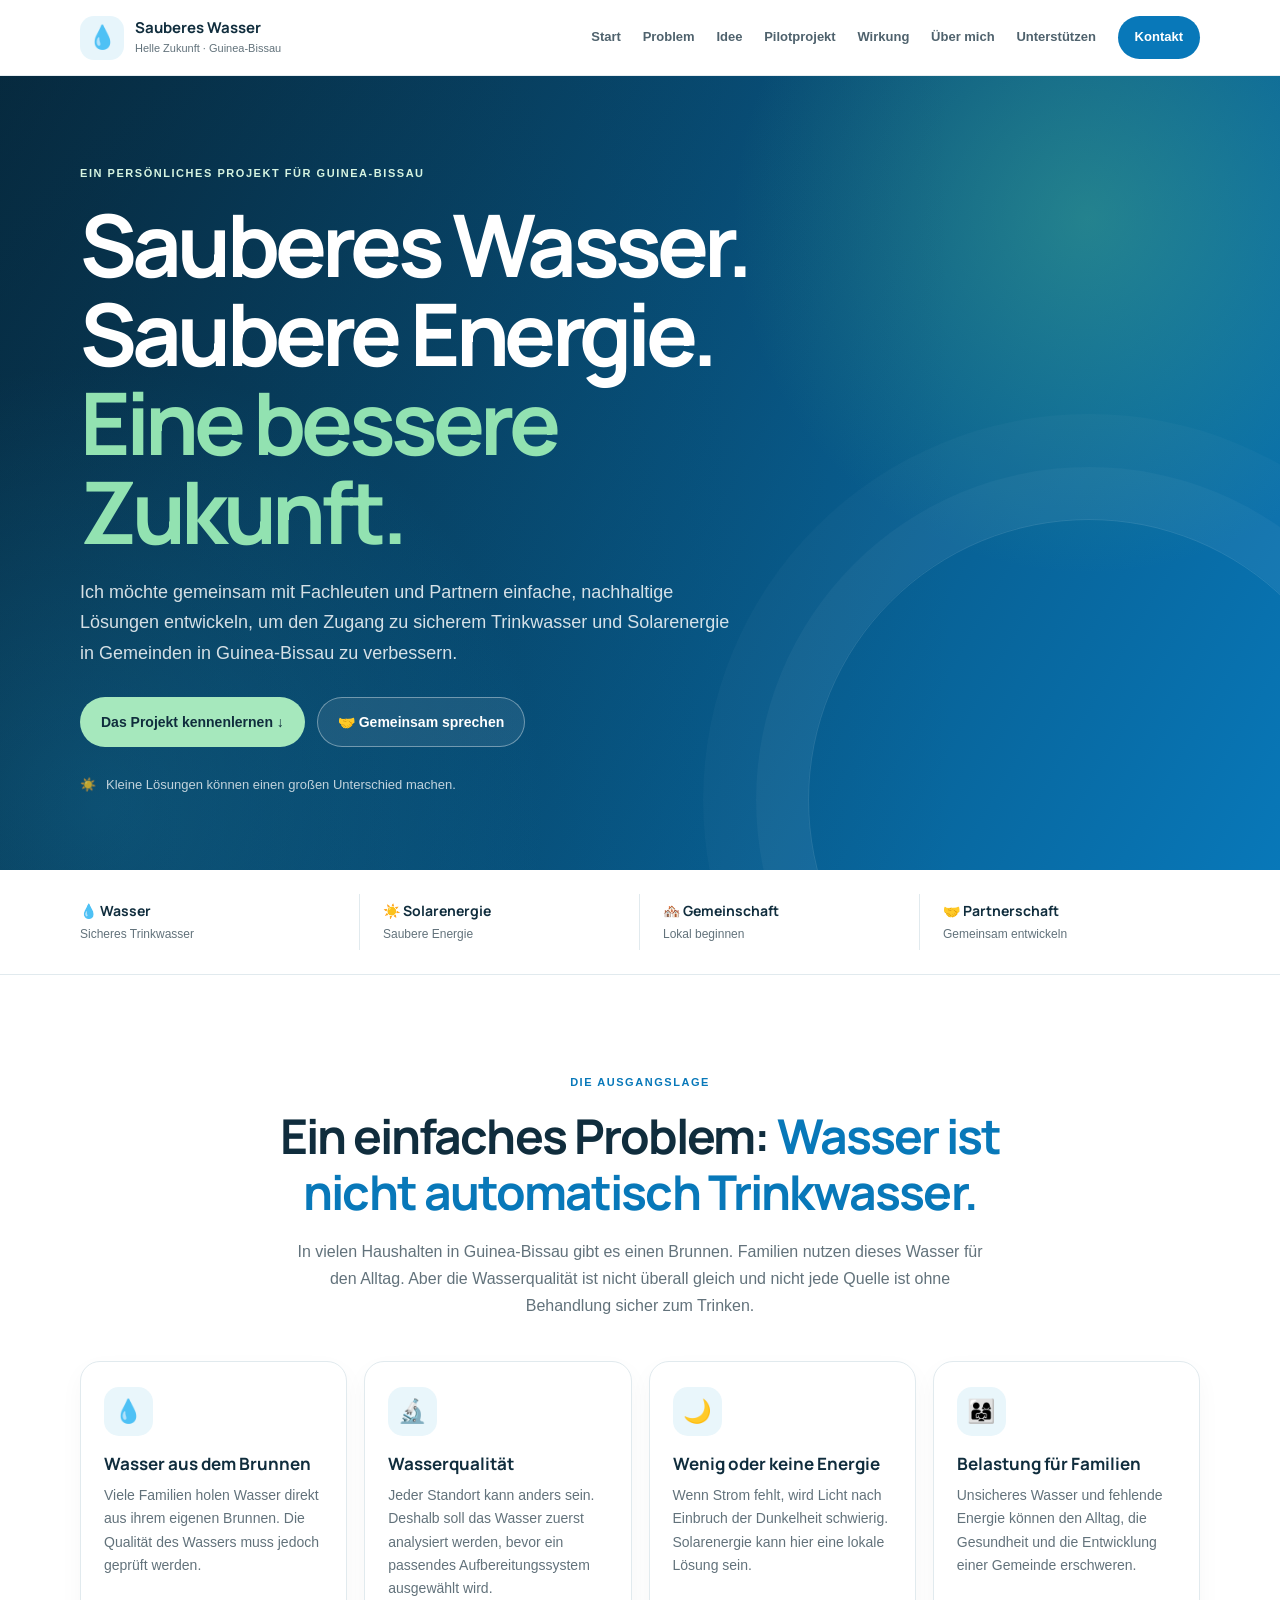
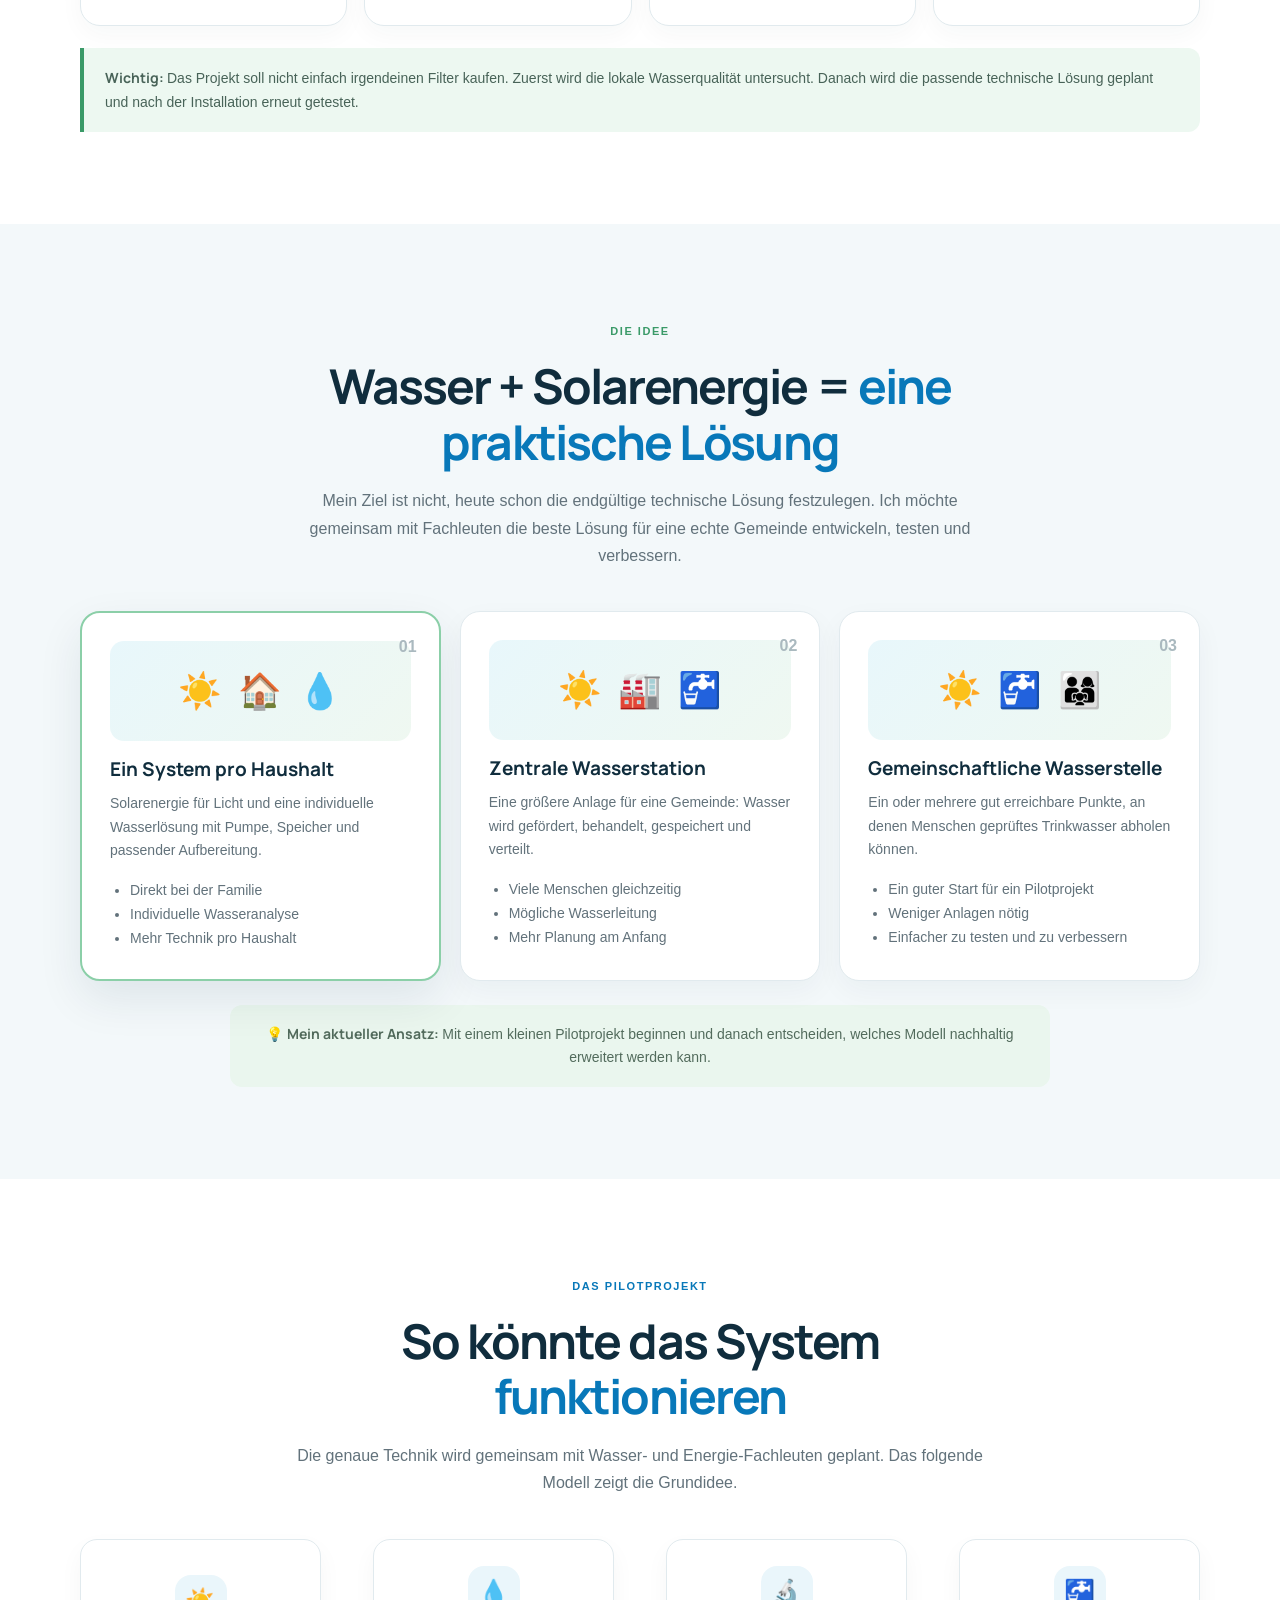
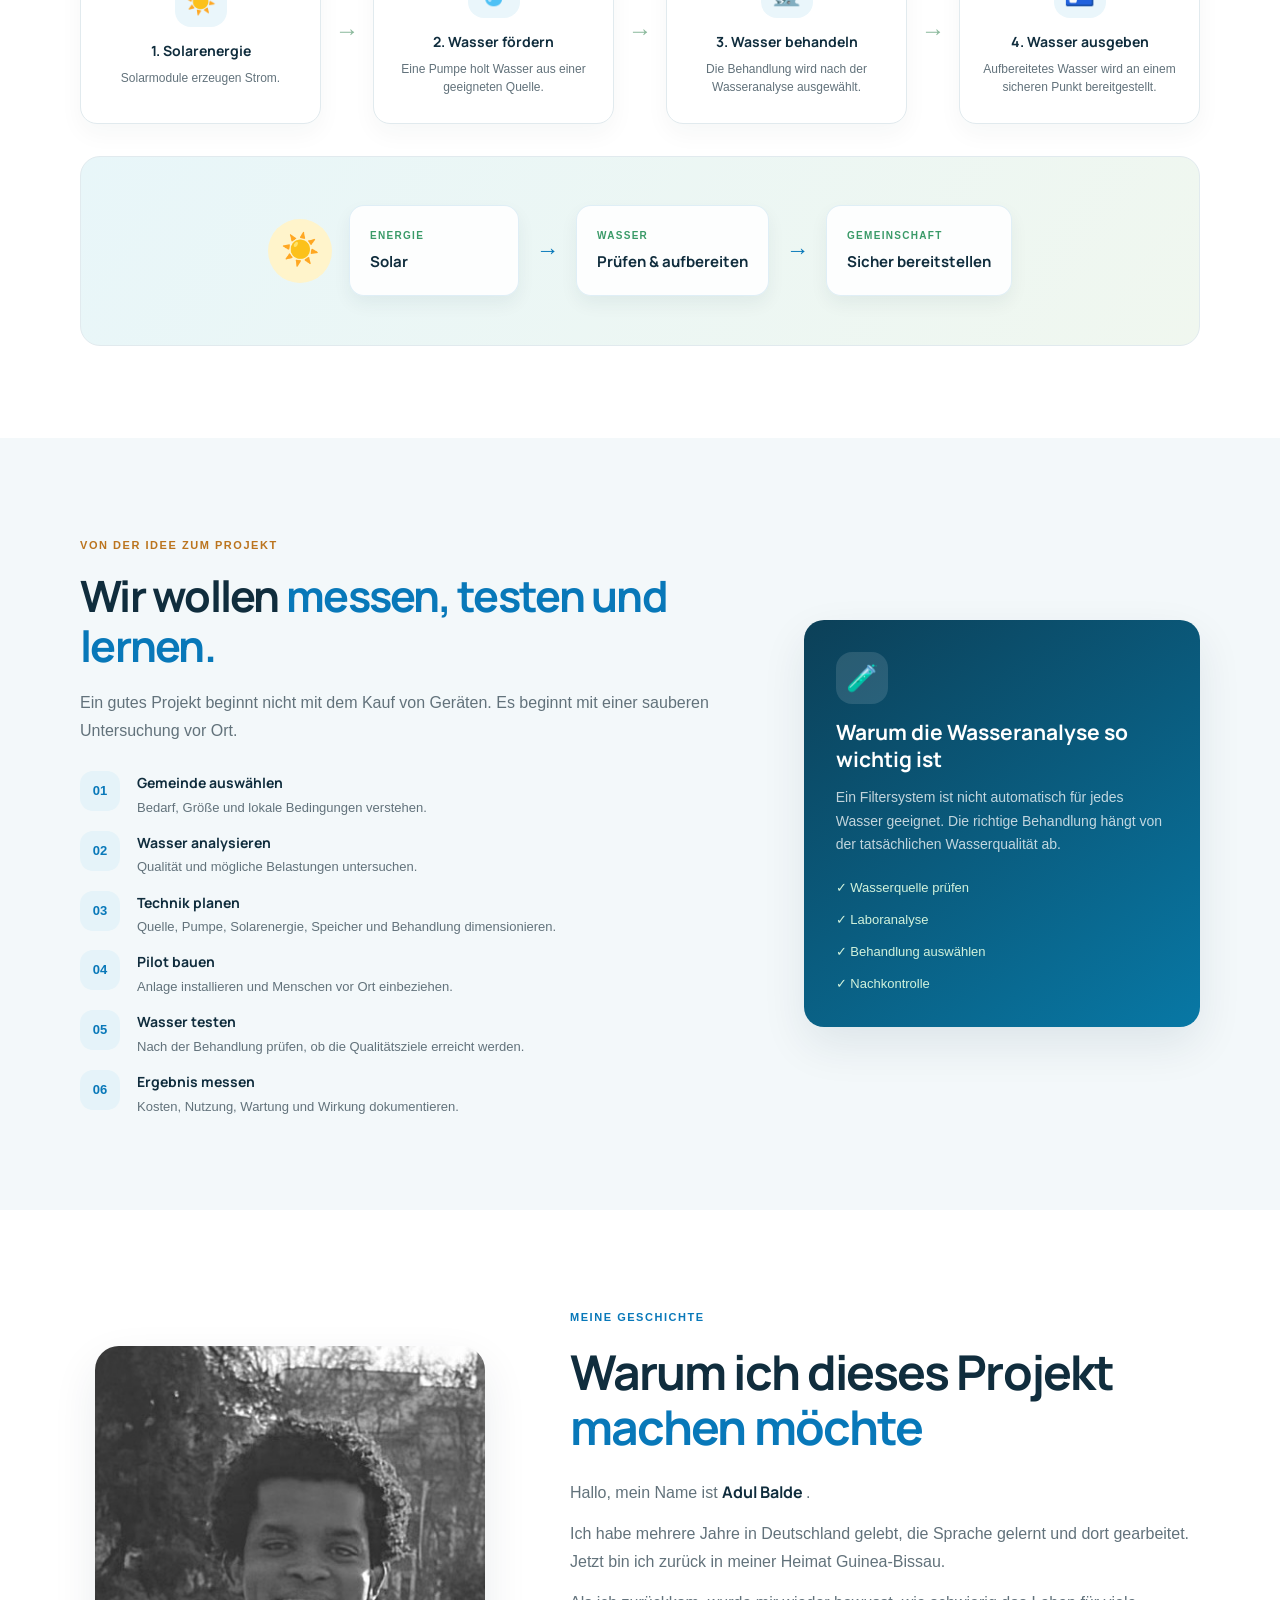
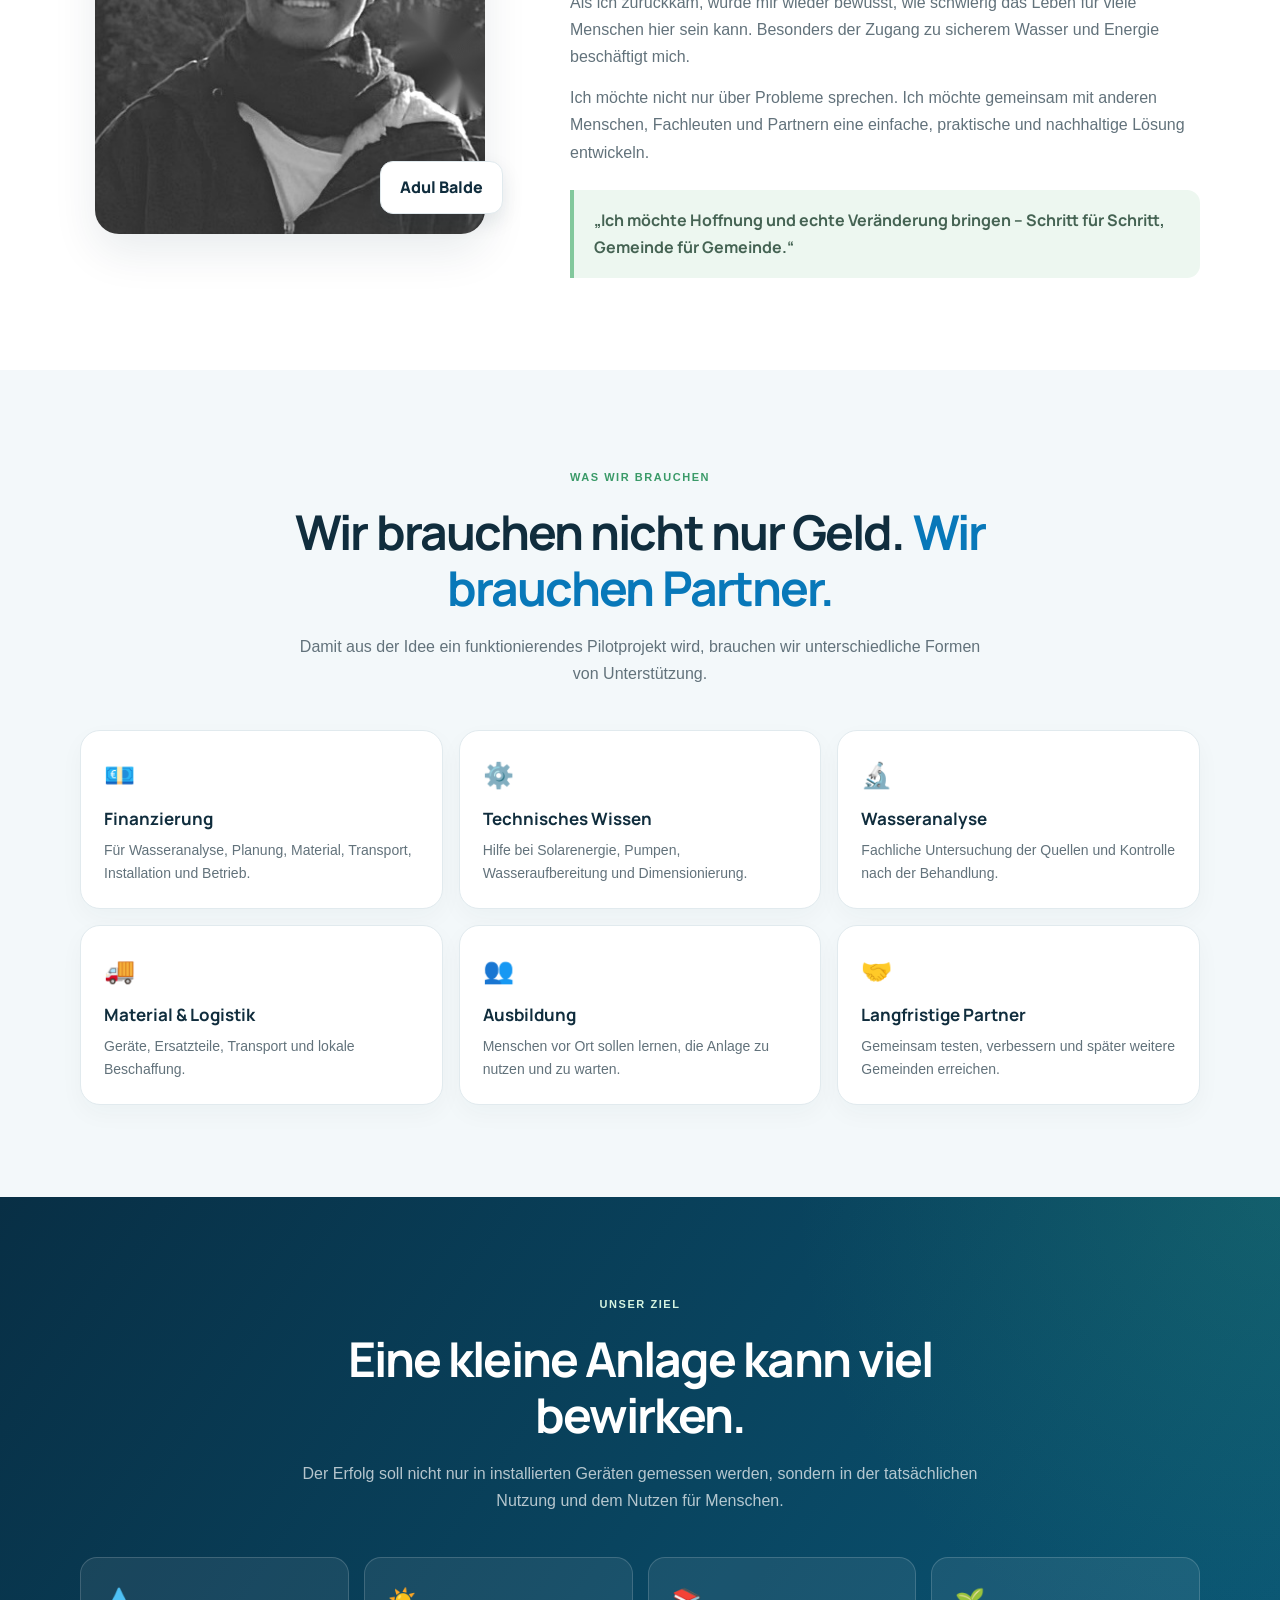
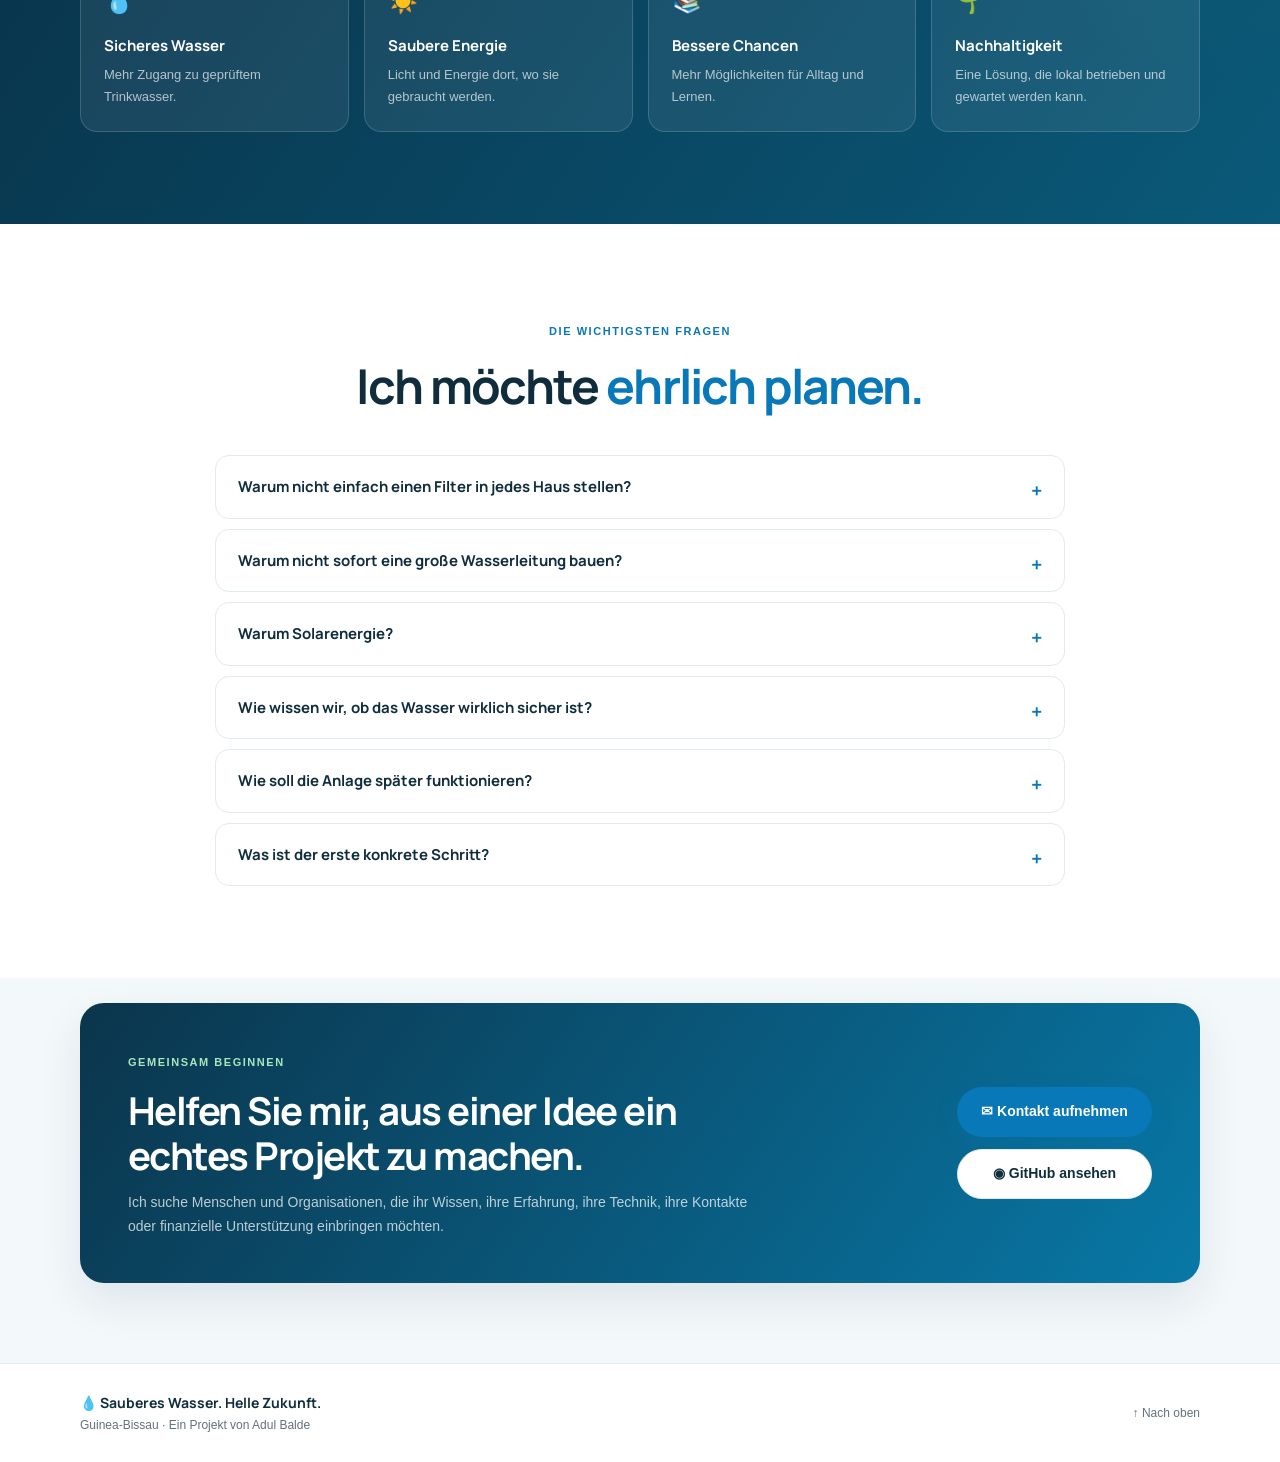
==== commit 23a8c25d: "org" ====
--- a/index.html
+++ b/index.html
@@ -1537,12 +1537,7 @@
             </h2>
 
 
-            <p>
-
-                Diese Fragen müssen vor dem Start
-                gemeinsam beantwortet werden.
-
-            </p>
+          
 
         </div>
 
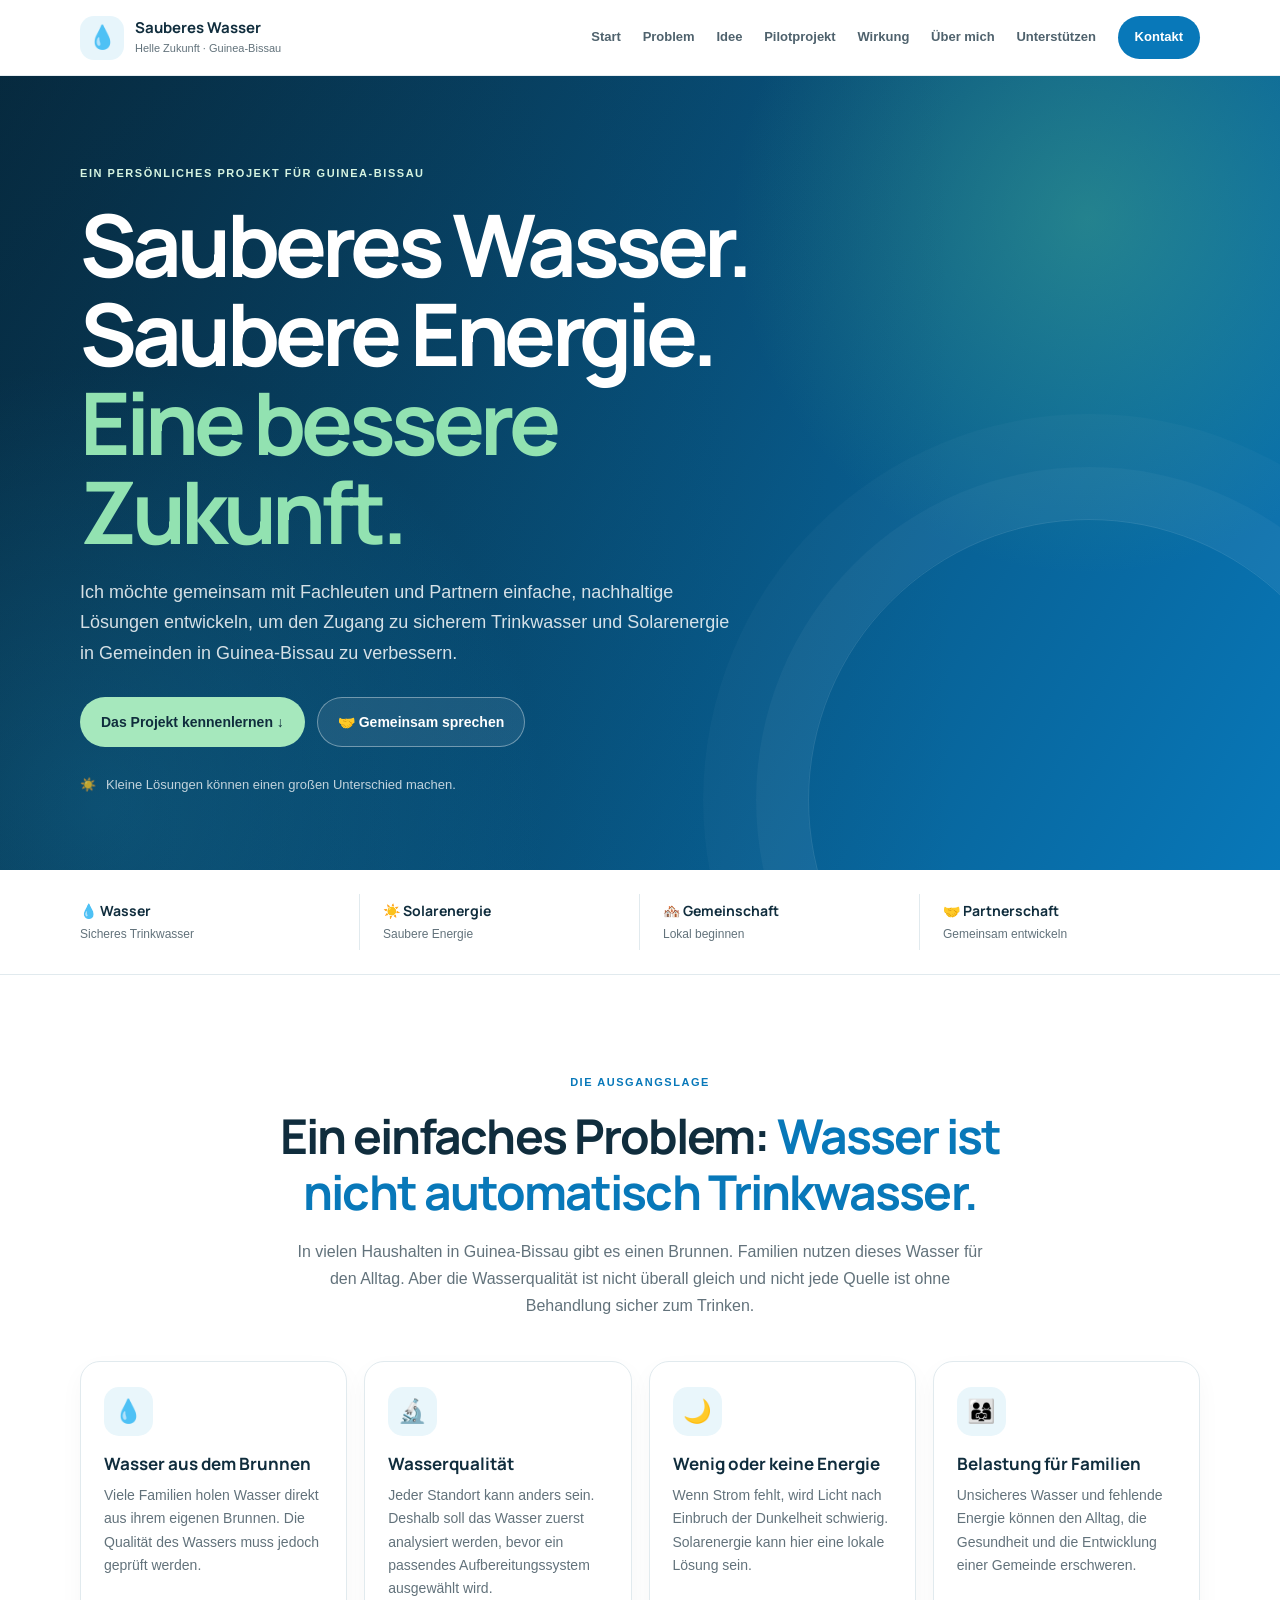
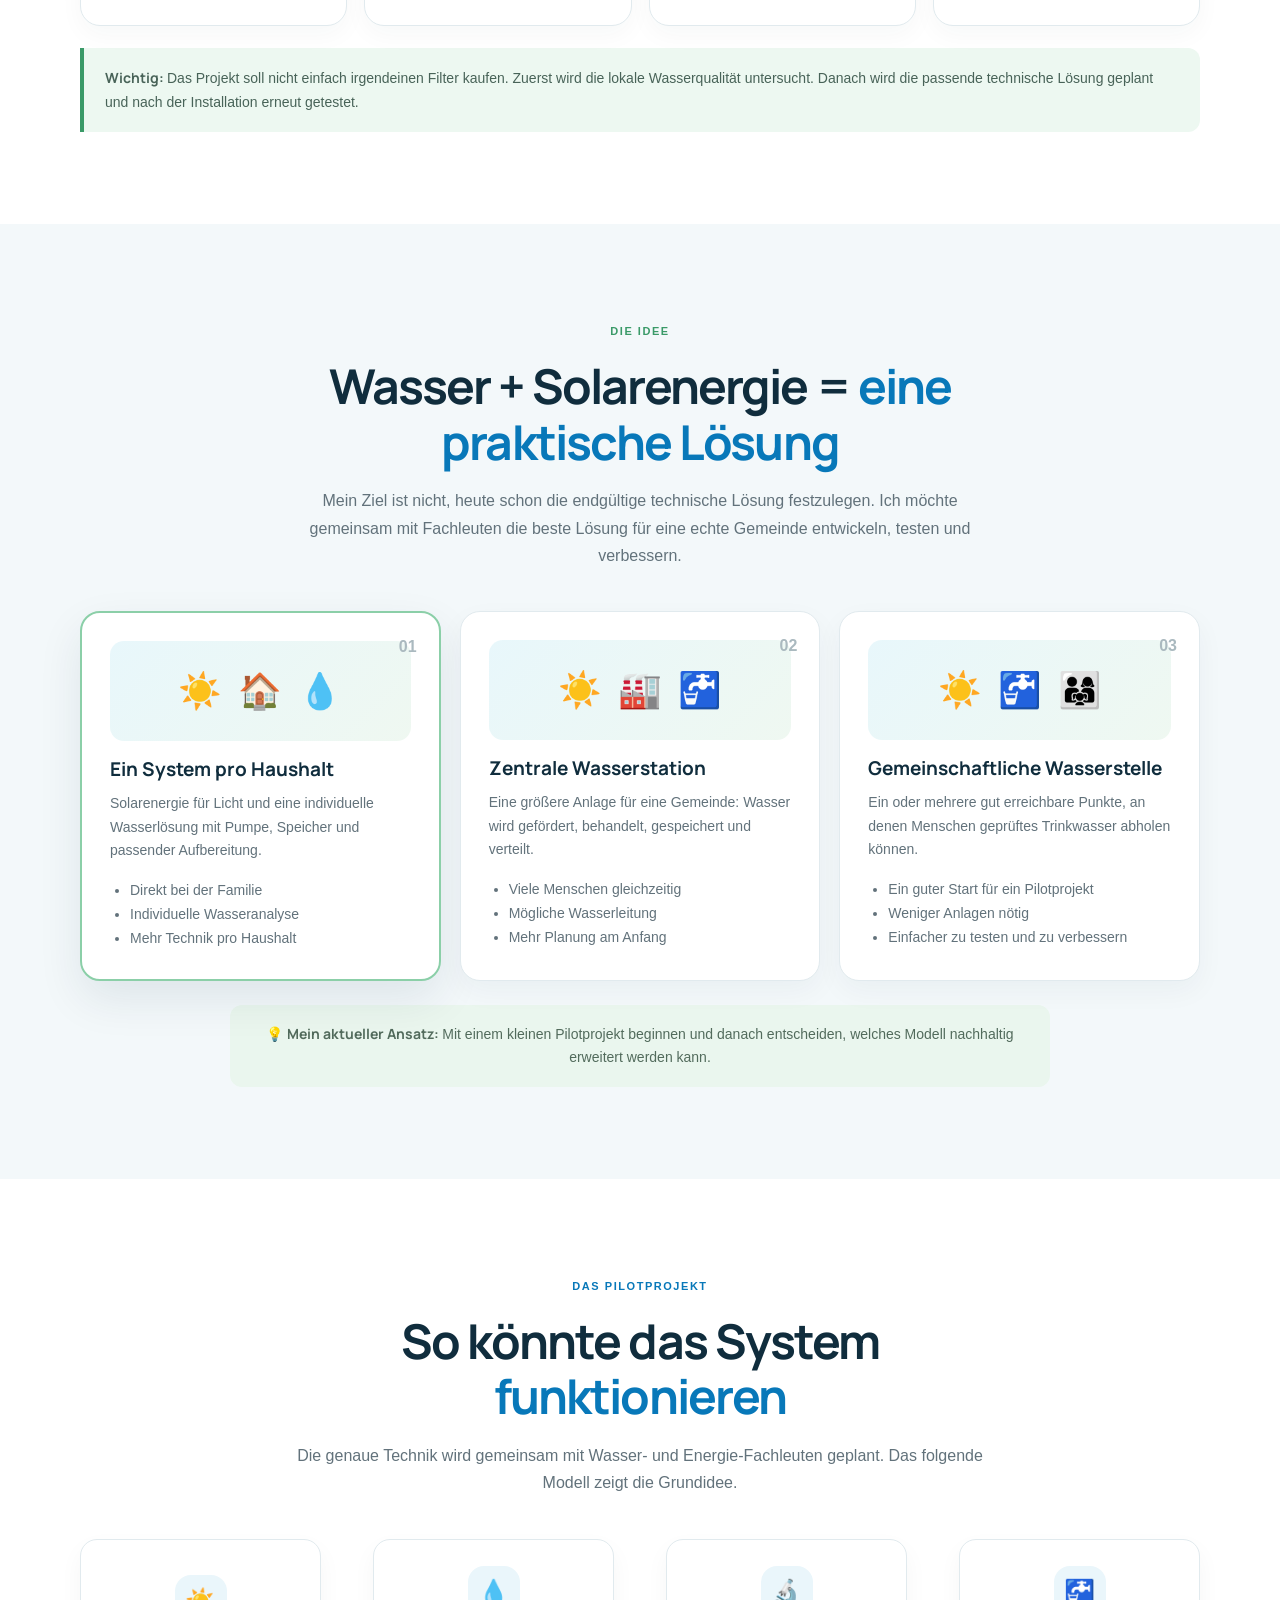
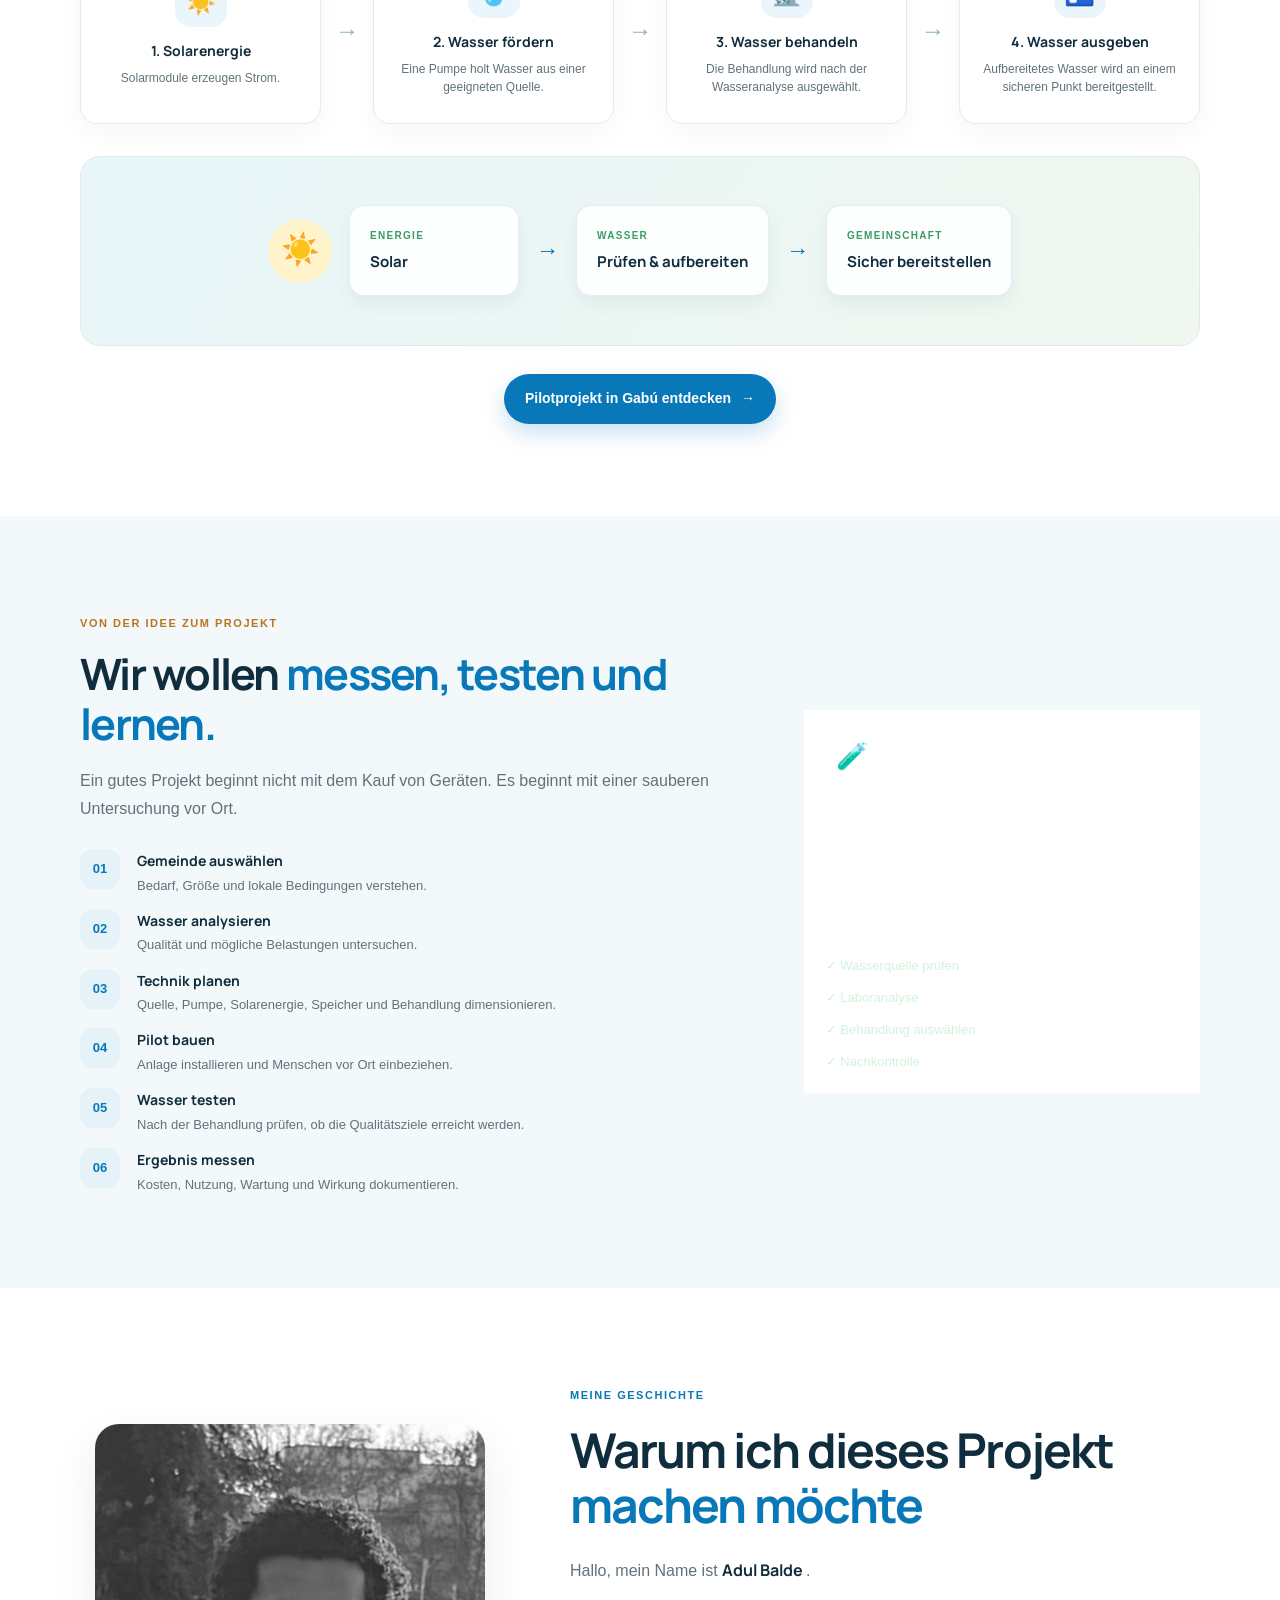
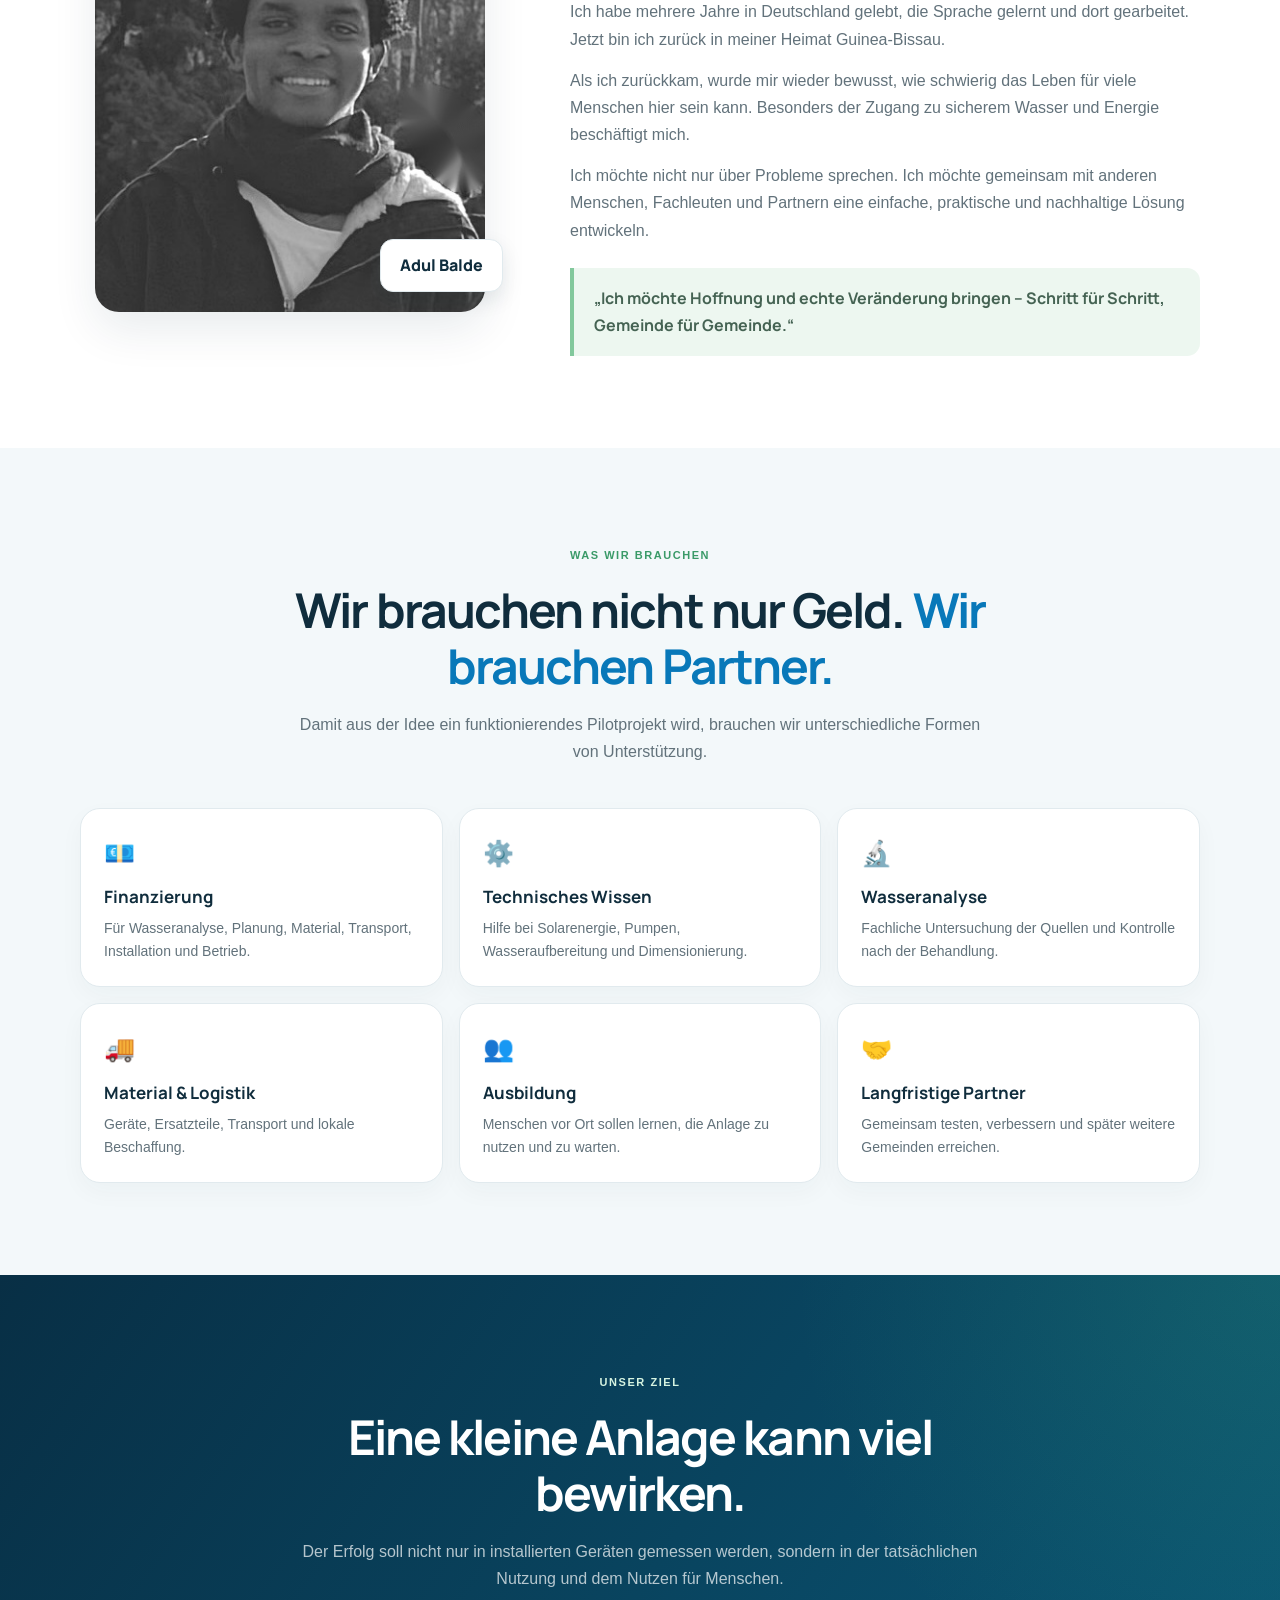
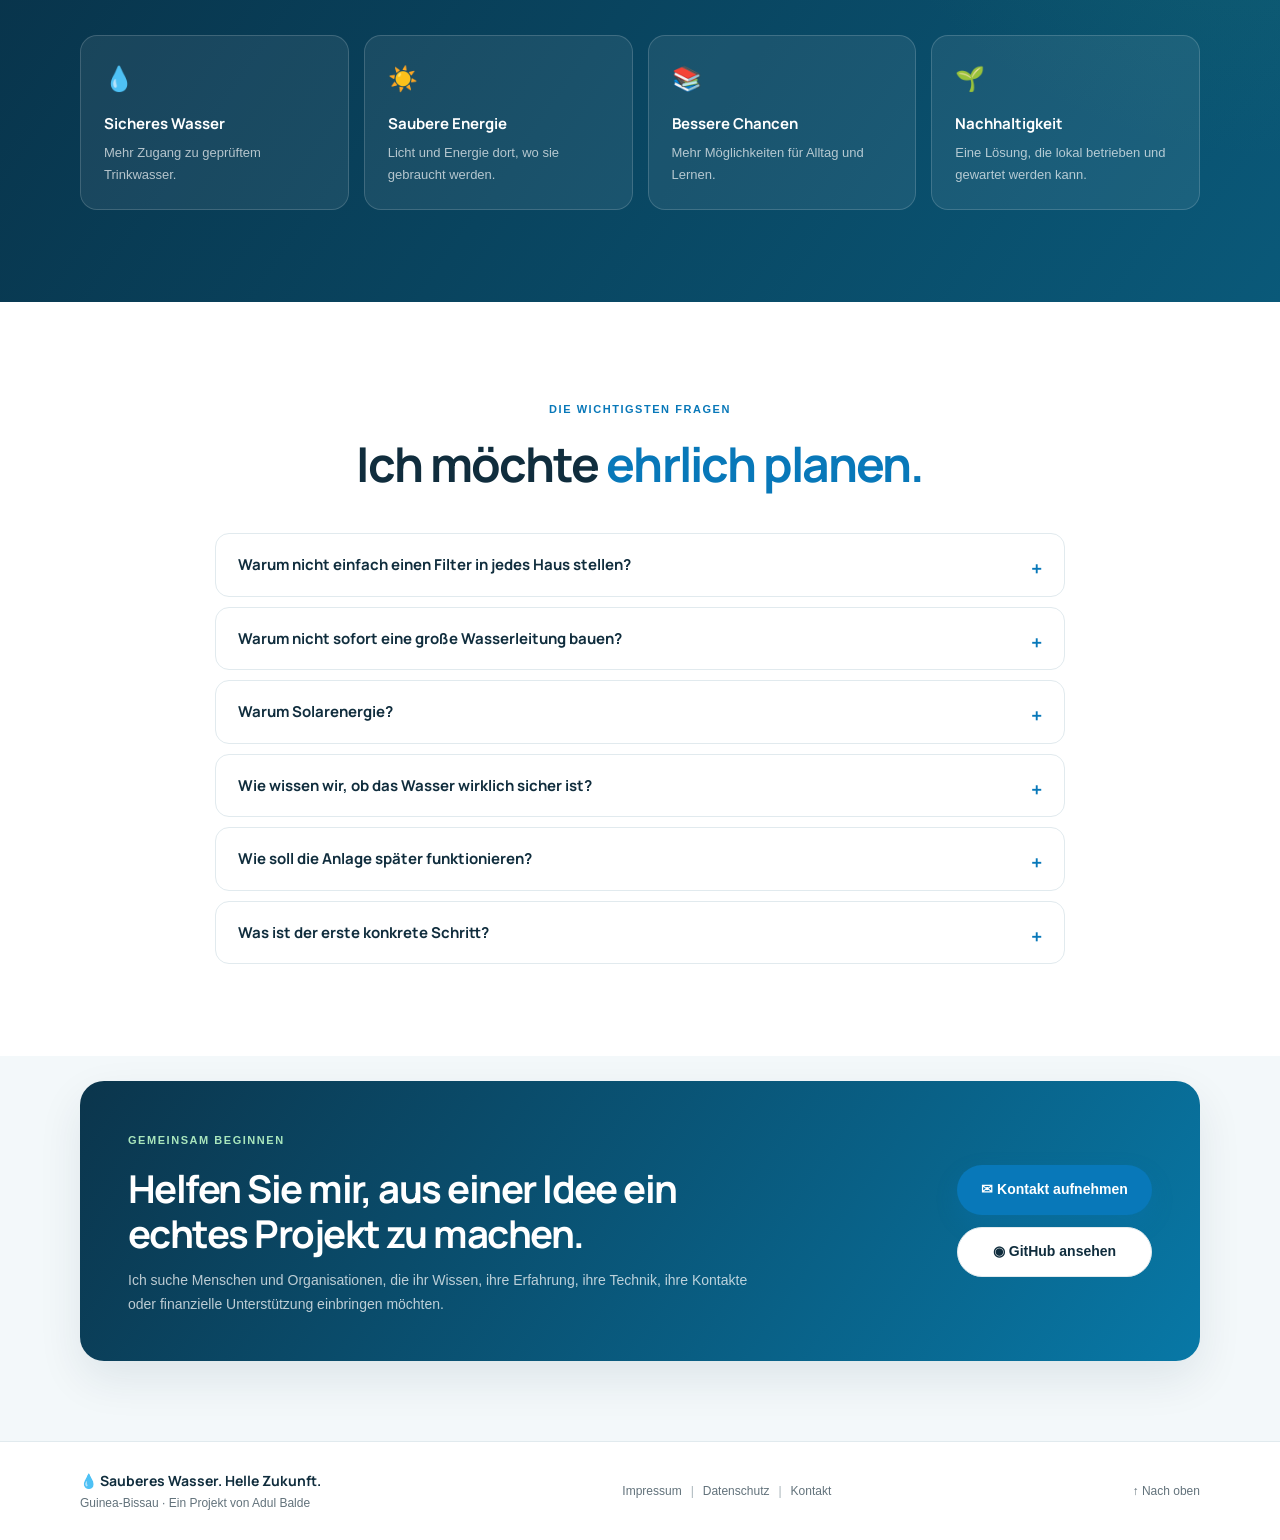
==== commit 729b3783: "add new info" ====
--- a/index.html
+++ b/index.html
@@ -123,7 +123,7 @@
             Idee
         </a>
 
-        <a href="#projekt">
+        <a href="pilotprojekt.html">
             Pilotprojekt
         </a>
 
@@ -867,6 +867,12 @@
             </div>
         </div>
 
+        <div class="project-page-link">
+            <a class="btn btn-primary" href="pilotprojekt.html">
+                Pilotprojekt in Gabú entdecken <span aria-hidden="true">→</span>
+            </a>
+        </div>
+
     </div>
 
 </section>
@@ -1778,6 +1784,14 @@
         </div>
 
 
+        <nav class="footer-links" aria-label="Rechtliche Informationen und Kontakt">
+            <a href="impressum.html">Impressum</a>
+            <span aria-hidden="true">|</span>
+            <a href="datenschutz.html">Datenschutz</a>
+            <span aria-hidden="true">|</span>
+            <a href="#kontakt">Kontakt</a>
+        </nav>
+
         <a href="#top">
             ↑ Nach oben
         </a>
--- a/style.css
+++ b/style.css
@@ -218,3 +218,184 @@
   .visual-panel { min-width: 0; min-height: 68px; padding: 11px 13px; }
   .visual-connector { grid-column: 1 / -1; justify-self: center; transform: rotate(90deg); line-height: 1; }
 }
+.footer-links { display: flex; align-items: center; gap: 9px; }
+.footer-links a { color: var(--muted); font-size: 12px; text-decoration: none; }
+.footer-links a:hover { color: var(--blue); }
+.footer-links span { color: #a6b2b8; font-size: 12px; }
+@media (max-width: 680px) {
+  .footer-links { flex-wrap: wrap; }
+}
+
+/* Legal information pages */
+.legal-page { min-height: 100vh; padding: 38px 0 64px; background: var(--soft); }
+.legal-wrap { max-width: 860px; }
+.legal-home { display: inline-flex; margin-bottom: 28px; color: var(--blue-dark); font-size: 13px; font-weight: 700; text-decoration: none; }
+.legal-home:hover { text-decoration: underline; }
+.legal-header { margin-bottom: 28px; padding: 35px 40px; border-radius: var(--radius); color: white; background: linear-gradient(125deg,#0b354c,#0878a6); box-shadow: var(--shadow); }
+.legal-header .eyebrow { margin-bottom: 9px; color: #a9e6bd; }
+.legal-header h1 { margin: 0; color: white; font-size: clamp(2.2rem,5vw,3.3rem); line-height: 1.15; letter-spacing: -.045em; }
+.legal-header p { margin: 10px 0 0; color: rgba(255,255,255,.76); }
+.legal-content { padding: 38px 42px; border: 1px solid var(--line); border-radius: var(--radius); background: white; box-shadow: 0 10px 28px rgba(16,45,61,.045); }
+.legal-content section + section { margin-top: 30px; padding-top: 25px; border-top: 1px solid var(--line); }
+.legal-content h2 { margin: 0 0 12px; color: var(--navy); font-size: 20px; letter-spacing: -.02em; }
+.legal-content p { margin: 0 0 13px; font-size: 15px; line-height: 1.75; }
+.legal-content p:last-child { margin-bottom: 0; }
+.legal-content address { color: var(--muted); font-size: 15px; font-style: normal; line-height: 1.8; }
+.legal-content address strong { color: var(--navy); }
+.legal-content a { color: var(--blue-dark); text-underline-offset: 3px; }
+.legal-footer { display: flex; justify-content: center; gap: 10px; margin-top: 27px; color: #a6b2b8; }
+.legal-footer a { color: var(--muted); font-size: 13px; text-decoration: none; }
+.legal-footer a:hover, .legal-footer a[aria-current="page"] { color: var(--blue); }
+@media (max-width: 680px) {
+  .legal-page { padding: 24px 0 42px; }
+  .legal-home { margin-bottom: 20px; }
+  .legal-header { margin-bottom: 16px; padding: 28px 24px; }
+  .legal-content { padding: 25px 22px; }
+  .legal-content h2 { font-size: 18px; }
+  .legal-content p, .legal-content address { font-size: 14px; }
+  .legal-content section + section { margin-top: 24px; padding-top: 21px; }
+}
+
+/* Pilot project page */
+.pilot-page { background: var(--paper); }
+.pilot-header { position: relative; }
+.pilot-home-link { padding: 10px 16px; border: 1px solid var(--line); border-radius: 999px; color: var(--blue-dark); font-size: 13px; font-weight: 700; text-decoration: none; }
+.pilot-home-link:hover { border-color: var(--blue); background: #f3f9fc; }
+.pilot-hero { position: relative; overflow: hidden; padding: 92px 0 88px; color: white; background: radial-gradient(circle at 82% 17%,rgba(91,194,135,.28),transparent 29%),linear-gradient(125deg,#082d43,#0878a6); }
+.pilot-hero::after { position: absolute; right: -130px; bottom: -300px; width: 620px; height: 620px; border: 1px solid rgba(255,255,255,.13); border-radius: 50%; box-shadow: 0 0 0 55px rgba(255,255,255,.035),0 0 0 110px rgba(255,255,255,.025); content: ''; }
+.pilot-hero .container { position: relative; z-index: 1; }
+.pilot-hero .eyebrow, .pilot-contact .eyebrow { color: #a9e6bd; }
+.pilot-hero h1 { max-width: 780px; margin: 0 0 20px; color: white; font-size: clamp(2.9rem,6.5vw,5rem); line-height: 1.04; letter-spacing: -.055em; }
+.pilot-hero h1 span { display: block; color: #a6e8bd; }
+.pilot-page .hero-lead { max-width: 640px; margin-bottom: 28px; color: rgba(255,255,255,.8); font-size: 18px; }
+.pilot-page .hero-actions { display: flex; flex-wrap: wrap; gap: 12px; }
+.pilot-page .btn-secondary { border-color: rgba(255,255,255,.4); color: white; background: rgba(255,255,255,.08); }
+.pilot-page .btn-secondary:hover { background: rgba(255,255,255,.15); }
+.pilot-facts { position: relative; z-index: 2; padding: 0 0 32px; background: linear-gradient(to bottom, #f3f8fa 50%, white 50%); }
+.facts-grid { display: grid; grid-template-columns: repeat(4,1fr); overflow: hidden; border: 1px solid var(--line); border-radius: 18px; background: white; box-shadow: var(--shadow); }
+.fact-card { min-height: 105px; padding: 20px 22px; border-right: 1px solid var(--line); border-radius: 0; color: var(--ink); background: white; box-shadow: none; }
+.fact-card:last-child { border-right: 0; }
+.fact-label { display: block; margin-bottom: 7px; color: var(--muted); font-size: 11px; font-weight: 800; letter-spacing: .1em; text-transform: uppercase; }
+.pilot-page .fact-card strong { color: var(--navy); font-size: 14px; line-height: 1.45; }
+.pilot-page .section { padding: 78px 0; }
+.pilot-page .section-light { background: var(--soft); }
+.pilot-page .section-dark { color: white; background: linear-gradient(135deg,#082f45,#0a5979); }
+.pilot-page .section-dark h2, .pilot-page .section-dark h3 { color: white; }
+.pilot-page .section-dark .eyebrow { color: #a9e6bd; }
+.pilot-page .section-dark .section-heading p { color: rgba(255,255,255,.72); }
+.pilot-page .section-heading { max-width: 760px; margin-bottom: 38px; }
+.pilot-page .section-heading.centered { text-align: center; }
+.pilot-page .section-heading h2 { margin-bottom: 14px; }
+.pilot-page .section-heading p { margin-bottom: 0; }
+.pilot-page .lead { color: var(--navy); font-size: 19px; font-weight: 600; line-height: 1.55; }
+.two-column { display: grid; grid-template-columns: 1.05fr .95fr; align-items: center; gap: 48px; }
+.info-card, .feature-card, .measurement-card, .support-card { padding: 27px; border: 1px solid var(--line); border-radius: 18px; background: white; box-shadow: 0 9px 25px rgba(16,45,61,.045); }
+.info-card h3, .feature-card h3, .measurement-card h3, .support-card h3 { margin: 0 0 10px; font-size: 18px; }
+.check-list, .timeline-content ul { display: grid; gap: 10px; margin: 16px 0 0; padding: 0; list-style: none; }
+.check-list li, .timeline-content li { position: relative; padding-left: 25px; color: var(--muted); font-size: 14px; }
+.check-list li::before, .timeline-content li::before { position: absolute; left: 0; color: var(--green); font-weight: 800; content: '✓'; }
+.cards-grid { display: grid; gap: 17px; }
+.three-columns { grid-template-columns: repeat(3,1fr); }
+.feature-card { position: relative; min-height: 195px; padding-top: 54px; }
+.card-number { position: absolute; top: 18px; left: 25px; color: var(--green); font-size: 12px; font-weight: 800; letter-spacing: .12em; }
+.feature-card p, .measurement-card p, .support-card p { margin: 0; font-size: 14px; }
+.important-box { display: flex; align-items: flex-start; gap: 17px; margin-bottom: 32px; padding: 22px 25px; border: 1px solid #cbe8d5; border-radius: 16px; background: #edf8f1; }
+.important-icon { display: grid; width: 38px; height: 38px; flex: 0 0 auto; place-items: center; border-radius: 12px; color: white; background: var(--green); font-weight: 800; }
+.important-box h3 { margin: 1px 0 5px; color: var(--navy); font-size: 17px; }
+.important-box p { margin: 0; font-size: 14px; }
+.process-card { display: grid; grid-template-columns: 1fr auto 1fr auto 1fr auto 1.3fr; align-items: center; gap: 8px; padding: 22px; border: 1px solid var(--line); border-radius: 16px; background: var(--soft); }
+.process-step { display: flex; flex-direction: column; gap: 6px; }
+.process-step span { color: var(--green); font-size: 11px; font-weight: 800; }
+.process-step strong { color: var(--navy); font-size: 12px; line-height: 1.35; }
+.process-line { width: 15px; height: 2px; background: #acd7b8; }
+.system-flow { display: flex; align-items: stretch; justify-content: center; gap: 8px; }
+.system-item { display: flex; min-width: 120px; flex: 1; flex-direction: column; align-items: center; justify-content: center; padding: 18px 12px; border: 1px solid rgba(255,255,255,.16); border-radius: 15px; background: rgba(255,255,255,.07); text-align: center; }
+.system-icon { margin-bottom: 9px; font-size: 25px; }
+.system-item strong { color: white; font-size: 13px; line-height: 1.35; }
+.system-item small { margin-top: 5px; color: rgba(255,255,255,.68); font-size: 11px; line-height: 1.4; }
+.system-arrow { align-self: center; color: #a9e6bd; font-size: 18px; }
+.dark-note { margin-top: 25px; padding: 17px 20px; border: 1px solid rgba(255,255,255,.16); border-radius: 13px; color: rgba(255,255,255,.78); background: rgba(255,255,255,.06); font-size: 14px; }
+.dark-note strong { color: white; }
+.pilot-page .timeline { position: relative; gap: 16px; margin: 0; }
+.timeline-item { display: grid; grid-template-columns: 54px 1fr; gap: 18px; }
+.timeline-number { display: grid; width: 48px; height: 48px; place-items: center; border: 1px solid #cfe7d6; border-radius: 15px; color: var(--green); background: #edf8f1; font-size: 13px; font-weight: 800; }
+.timeline-content { padding: 4px 0 22px; border-bottom: 1px solid var(--line); }
+.timeline-item:last-child .timeline-content { border-bottom: 0; }
+.timeline-content > span { color: var(--green); font-size: 10px; font-weight: 800; letter-spacing: .13em; }
+.timeline-content h3 { margin: 4px 0 7px; font-size: 18px; }
+.timeline-content p { margin: 0; font-size: 14px; }
+.timeline-content ul { grid-template-columns: repeat(2,1fr); gap: 7px 16px; }
+.measurement-grid { display: grid; grid-template-columns: repeat(3,1fr); gap: 15px; }
+.measurement-card > span { display: block; margin-bottom: 11px; font-size: 24px; }
+.measurement-card h3 { font-size: 16px; }
+.data-table-wrapper { overflow-x: auto; border: 1px solid var(--line); border-radius: 16px; background: white; box-shadow: 0 9px 25px rgba(16,45,61,.04); }
+.data-table { width: 100%; border-collapse: collapse; text-align: left; }
+.data-table th, .data-table td { padding: 15px 20px; border-bottom: 1px solid var(--line); font-size: 14px; }
+.data-table th { color: var(--navy); background: #f4f8fa; font-family: 'Manrope',sans-serif; font-size: 12px; }
+.data-table td { color: var(--muted); }
+.data-table tr:last-child td { border-bottom: 0; }
+.support-card { min-height: 150px; }
+.support-card h3 { font-size: 16px; }
+.transparency-box { padding: 30px; border: 1px solid #cbe8d5; border-radius: 18px; background: #edf8f1; }
+.transparency-box h2 { font-size: clamp(1.7rem,3vw,2.4rem); }
+.scale-flow { display: flex; align-items: center; justify-content: center; gap: 13px; }
+.scale-flow > div:not(.scale-arrow) { display: flex; min-width: 110px; flex-direction: column; align-items: center; gap: 6px; padding: 18px 12px; border: 1px solid rgba(255,255,255,.16); border-radius: 14px; background: rgba(255,255,255,.07); text-align: center; }
+.scale-flow strong { color: #a9e6bd; }
+.scale-flow span { color: white; font-size: 12px; }
+.scale-arrow { color: #a9e6bd; }
+.future-note { max-width: 780px; margin: 23px auto 0; color: rgba(255,255,255,.75); text-align: center; font-size: 14px; }
+.pilot-page .faq { max-width: 850px; margin-inline: auto; }
+.pilot-contact { padding: 65px 0; color: white; background: linear-gradient(125deg,#0b354c,#0878a6); text-align: center; }
+.pilot-contact .container { max-width: 850px; }
+.pilot-contact h2 { margin-bottom: 14px; color: white; font-size: clamp(2rem,4vw,3rem); }
+.pilot-contact p { max-width: 650px; margin: 0 auto 23px; color: rgba(255,255,255,.76); }
+.pilot-contact .btn-light { color: var(--navy); border-color: white; background: white; }
+.pilot-page .footer { padding: 30px 0 18px; }
+.pilot-page .footer-inner > div:first-child { max-width: 360px; }
+.pilot-page .footer-inner p { margin: 5px 0 0; font-size: 12px; }
+.pilot-page .footer-links { gap: 16px; }
+.pilot-page .footer-bottom { display: flex; justify-content: space-between; margin-top: 22px; padding-top: 14px; border-top: 1px solid var(--line); color: var(--muted); font-size: 11px; }
+.project-page-link { display: flex; justify-content: center; margin-top: 28px; }
+.project-page-link .btn { gap: 10px; }
+@media (max-width: 900px) {
+  .facts-grid { grid-template-columns: repeat(2,1fr); }
+  .fact-card:nth-child(2) { border-right: 0; }
+  .fact-card:nth-child(-n+2) { border-bottom: 1px solid var(--line); }
+  .system-flow { flex-wrap: wrap; }
+  .system-item { min-width: 27%; }
+  .system-arrow { transform: rotate(90deg); }
+  .scale-flow { flex-wrap: wrap; }
+}
+@media (max-width: 680px) {
+  .pilot-header { min-height: 68px; padding-inline: 18px; }
+  .pilot-home-link { padding: 8px 11px; font-size: 11px; }
+  .pilot-hero { padding: 68px 0 58px; }
+  .pilot-hero h1 { font-size: clamp(2.65rem,11vw,3.7rem); }
+  .pilot-page .hero-lead { font-size: 16px; }
+  .pilot-page .hero-actions { align-items: stretch; flex-direction: column; }
+  .pilot-page .hero-actions .btn { width: 100%; }
+  .facts-grid { grid-template-columns: 1fr 1fr; }
+  .fact-card { min-height: 95px; padding: 15px 12px; }
+  .pilot-page .section { padding: 60px 0; }
+  .pilot-page .section-heading { margin-bottom: 27px; text-align: left; }
+  .pilot-page .section-heading.centered { text-align: left; }
+  .two-column, .three-columns, .measurement-grid { grid-template-columns: 1fr; gap: 13px; }
+  .info-card, .feature-card, .measurement-card, .support-card { padding: 22px; }
+  .feature-card { min-height: 0; padding-top: 52px; }
+  .process-card { grid-template-columns: 1fr; gap: 10px; }
+  .process-step { flex-direction: row; align-items: center; gap: 11px; }
+  .process-line { width: 2px; height: 12px; margin-left: 4px; }
+  .system-flow { align-items: center; flex-direction: column; }
+  .system-item { width: 100%; min-width: 0; }
+  .system-arrow { transform: rotate(90deg); line-height: 1; }
+  .timeline-item { grid-template-columns: 42px 1fr; gap: 12px; }
+  .timeline-number { width: 39px; height: 39px; border-radius: 12px; }
+  .timeline-content ul { grid-template-columns: 1fr; }
+  .scale-flow { align-items: stretch; flex-direction: column; }
+  .scale-flow > div:not(.scale-arrow) { min-width: 0; }
+  .scale-arrow { align-self: center; transform: rotate(90deg); }
+  .important-box { padding: 18px; }
+  .pilot-contact { padding: 53px 0; text-align: left; }
+  .pilot-page .footer-inner { align-items: flex-start; }
+  .pilot-page .footer-bottom { gap: 10px; }
+}
